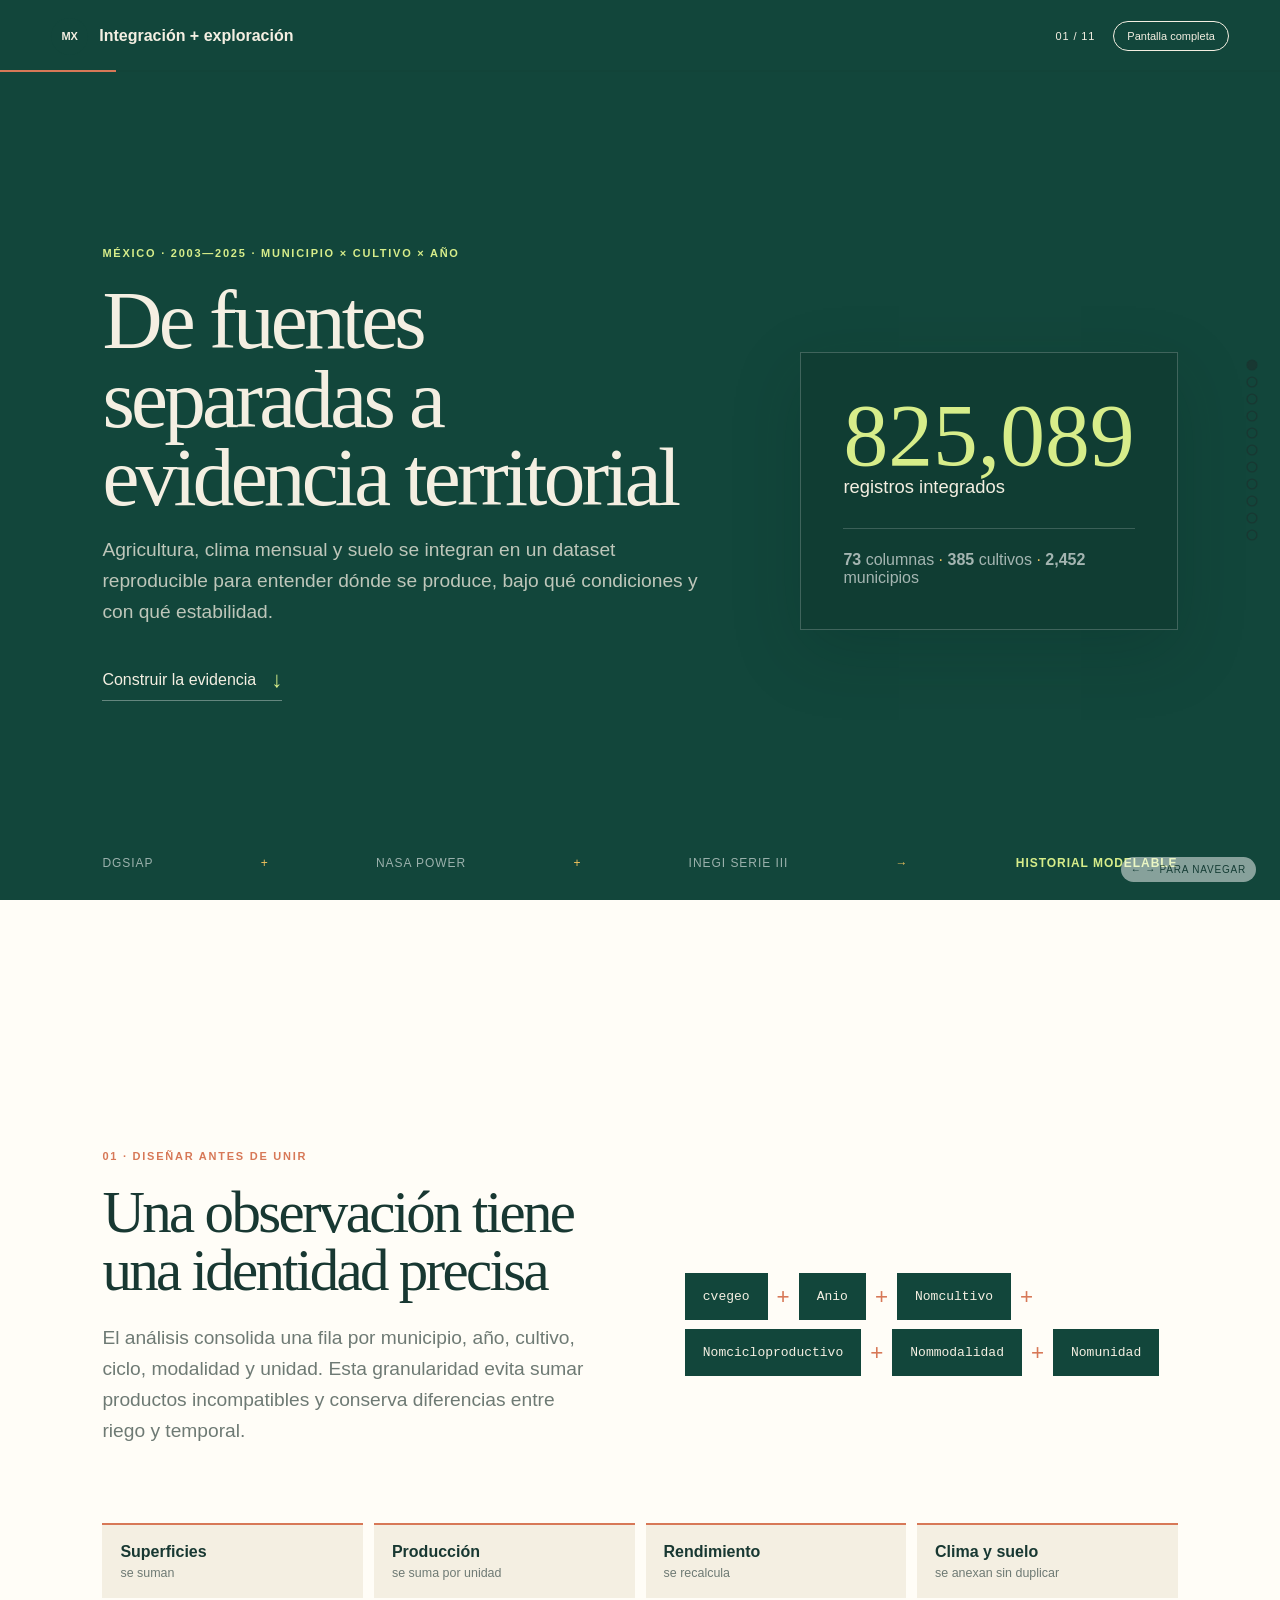
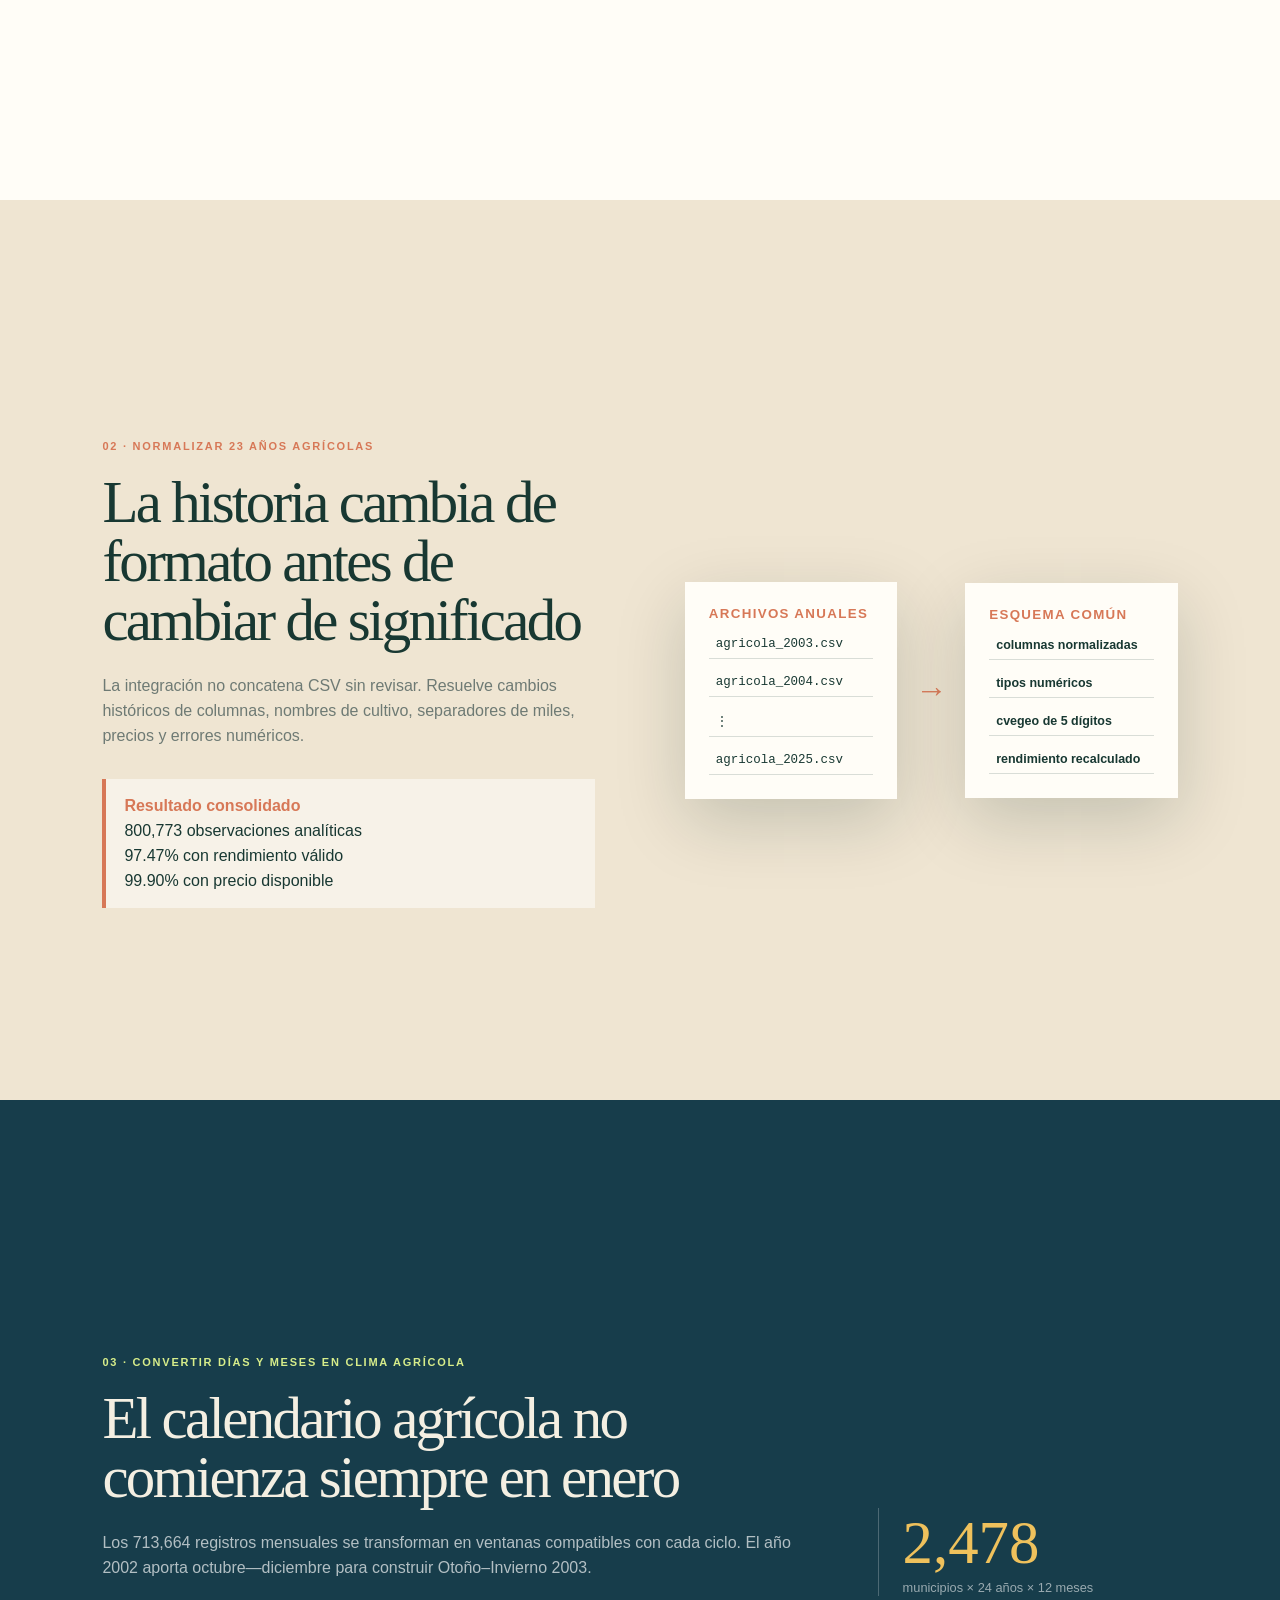
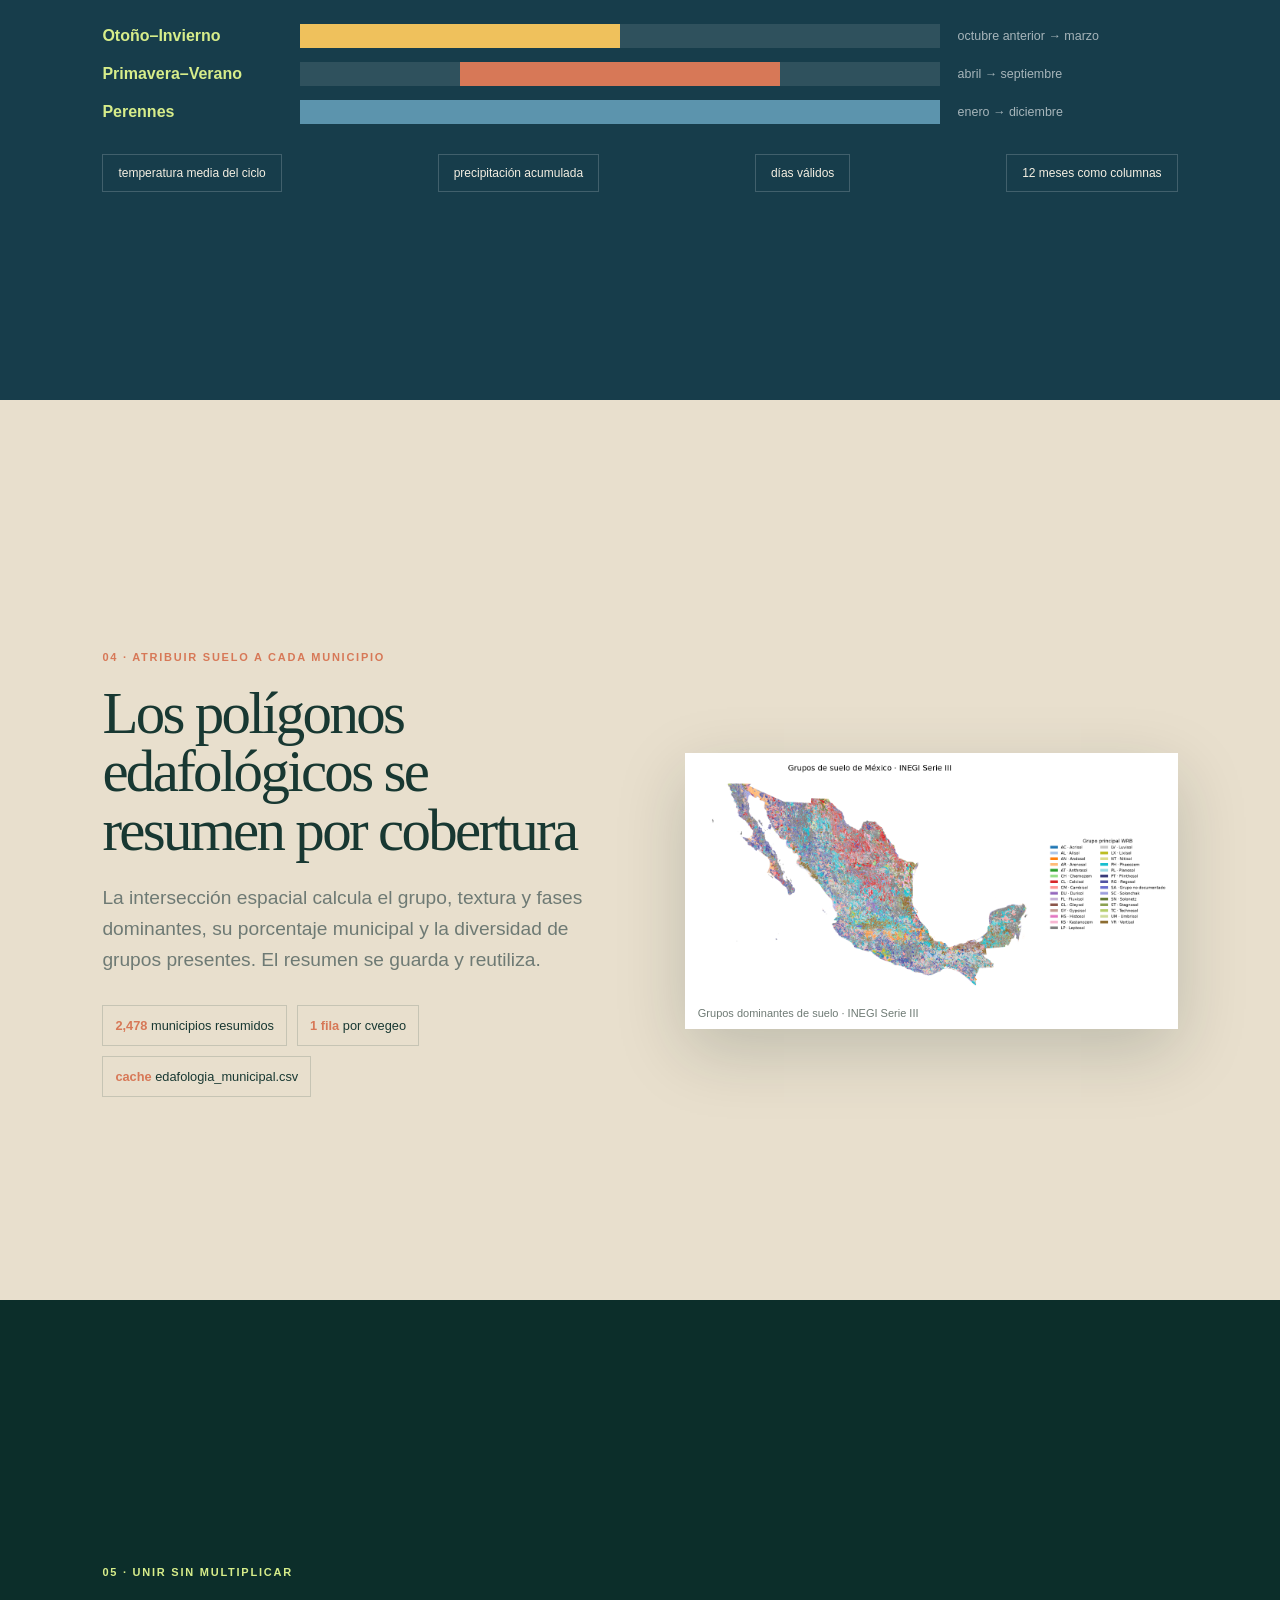
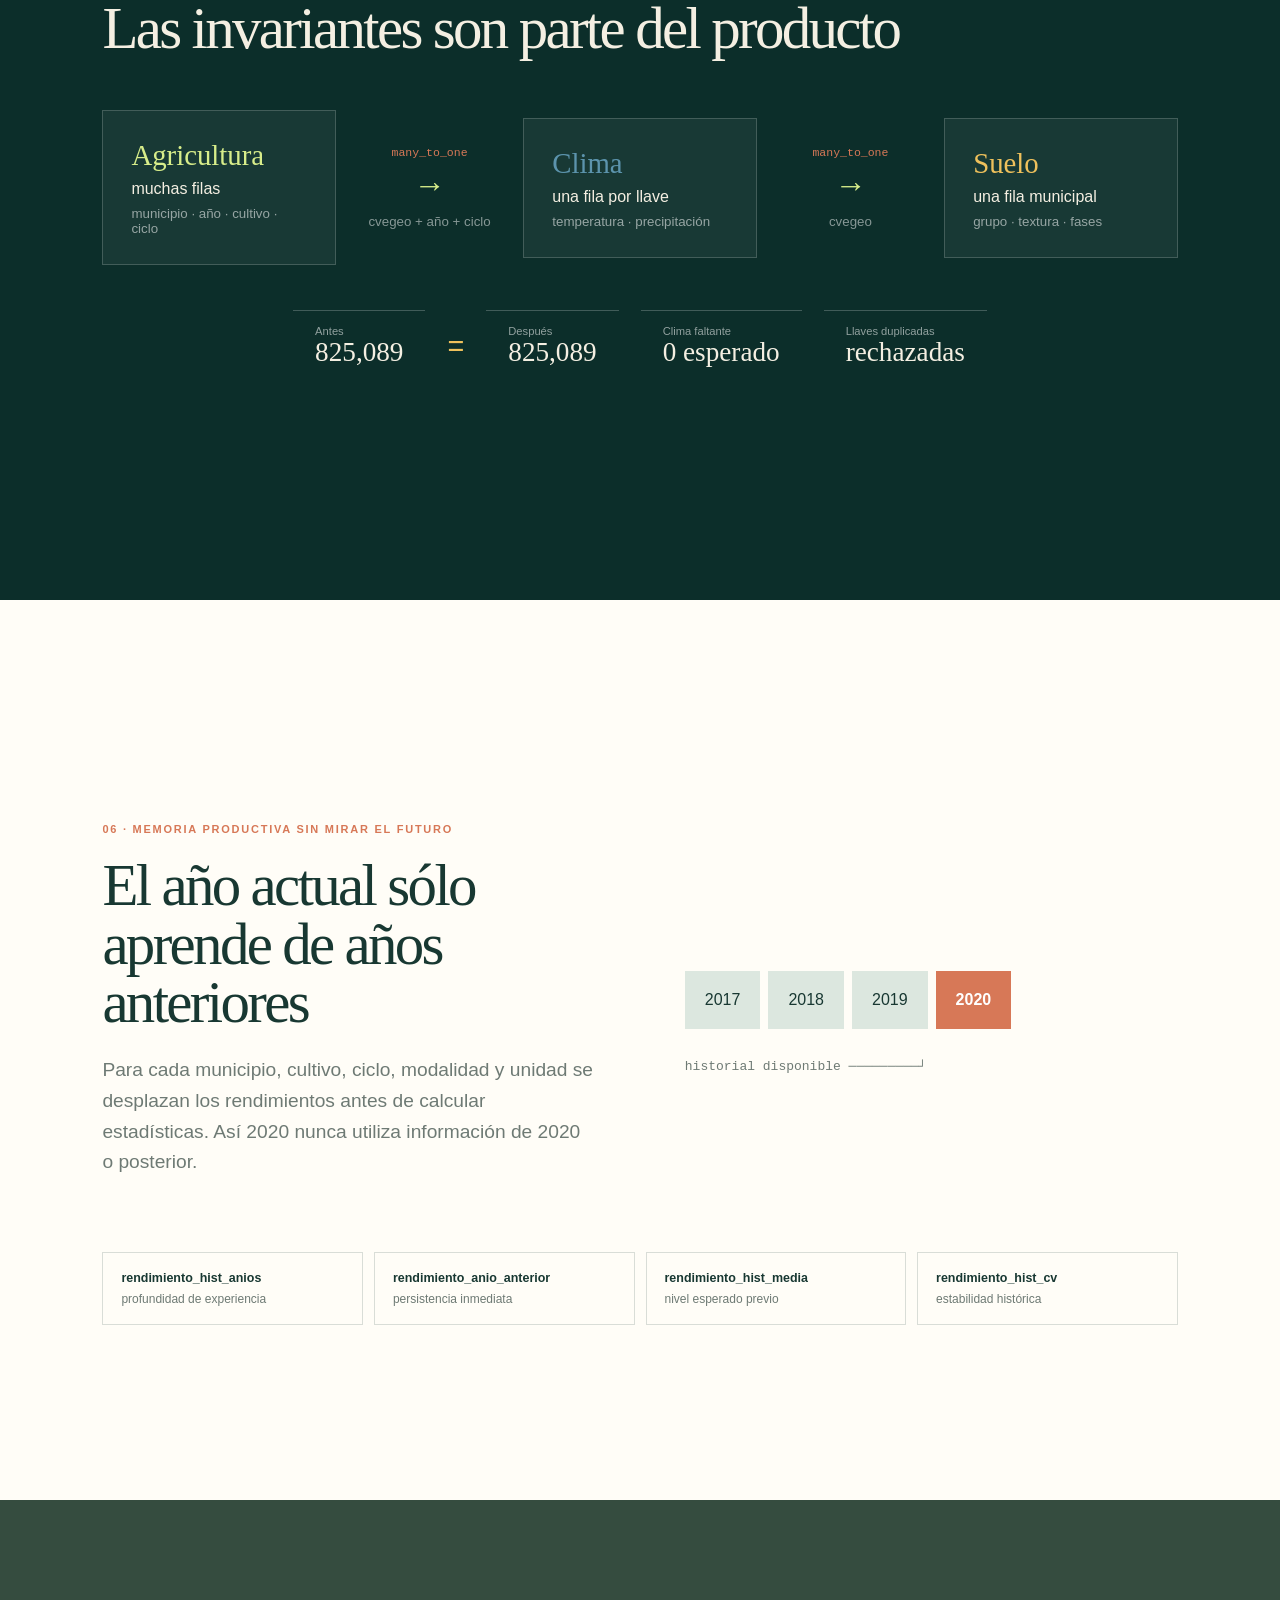
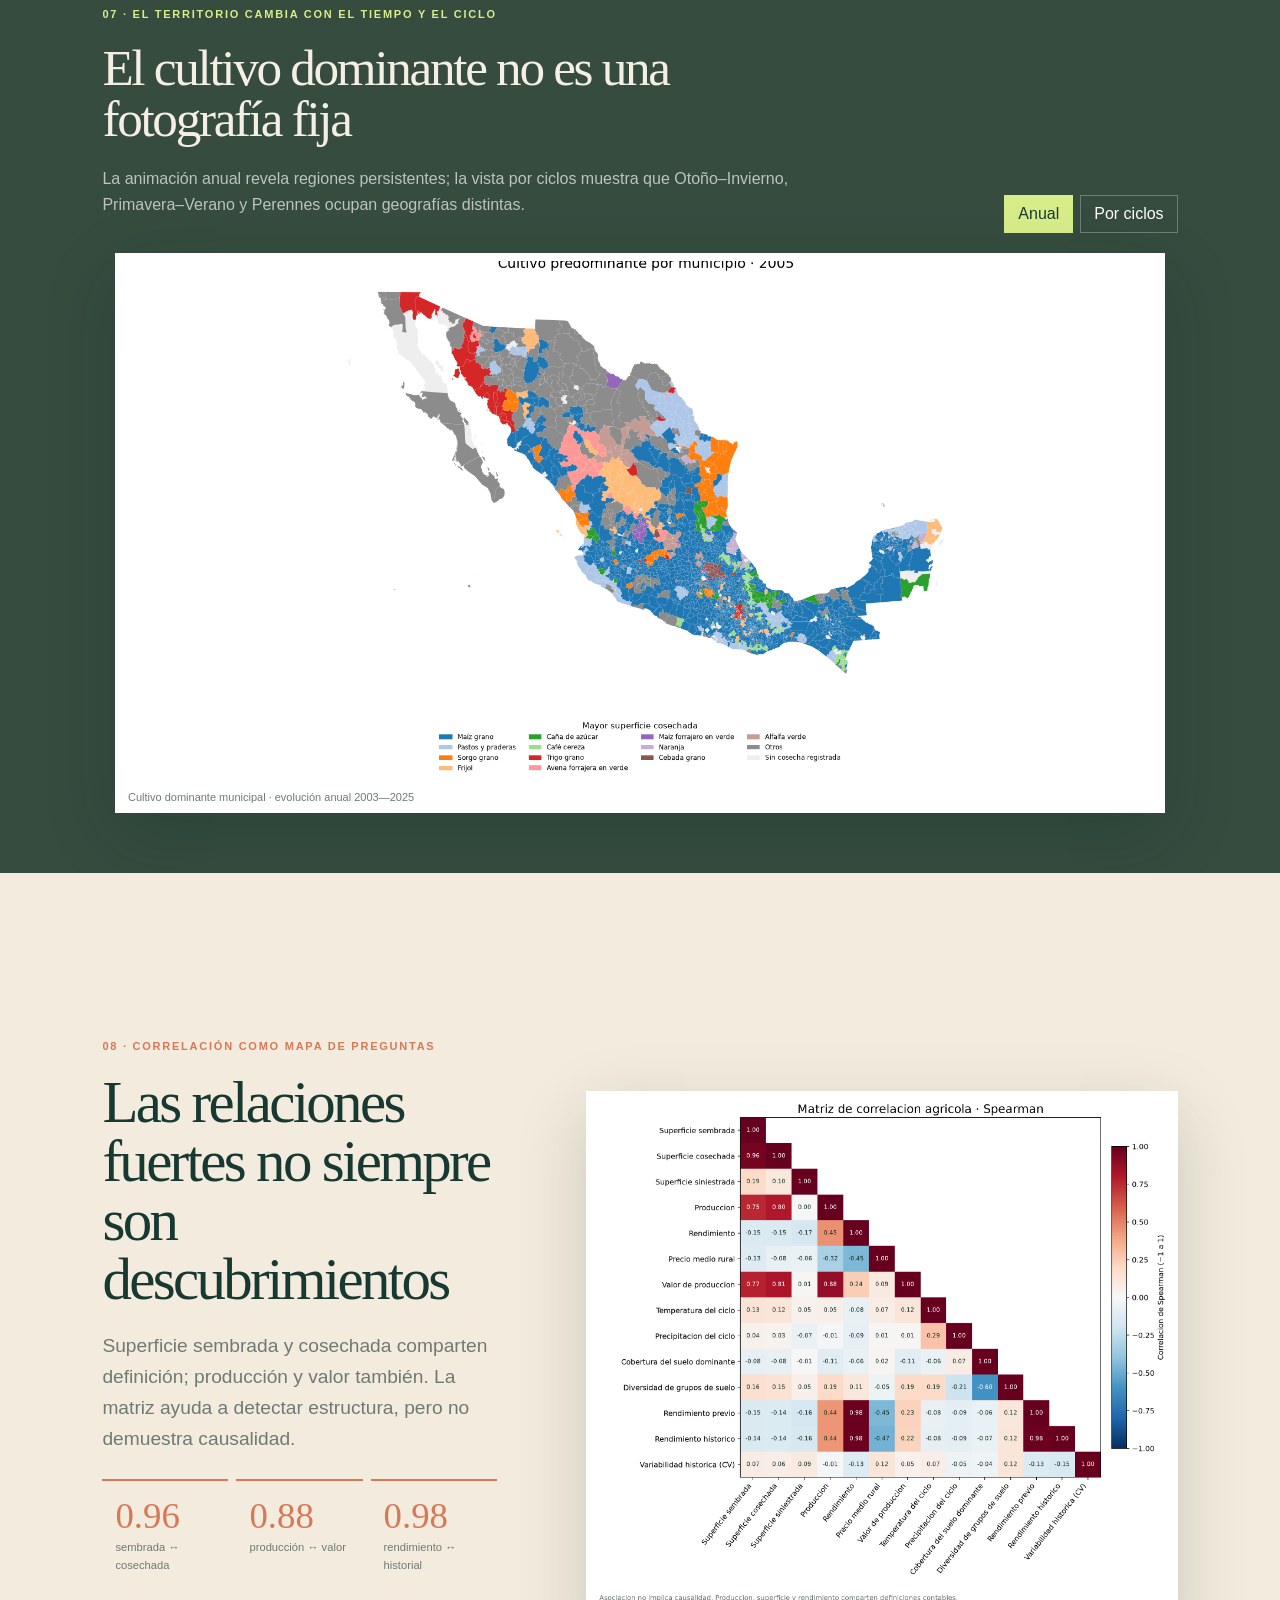
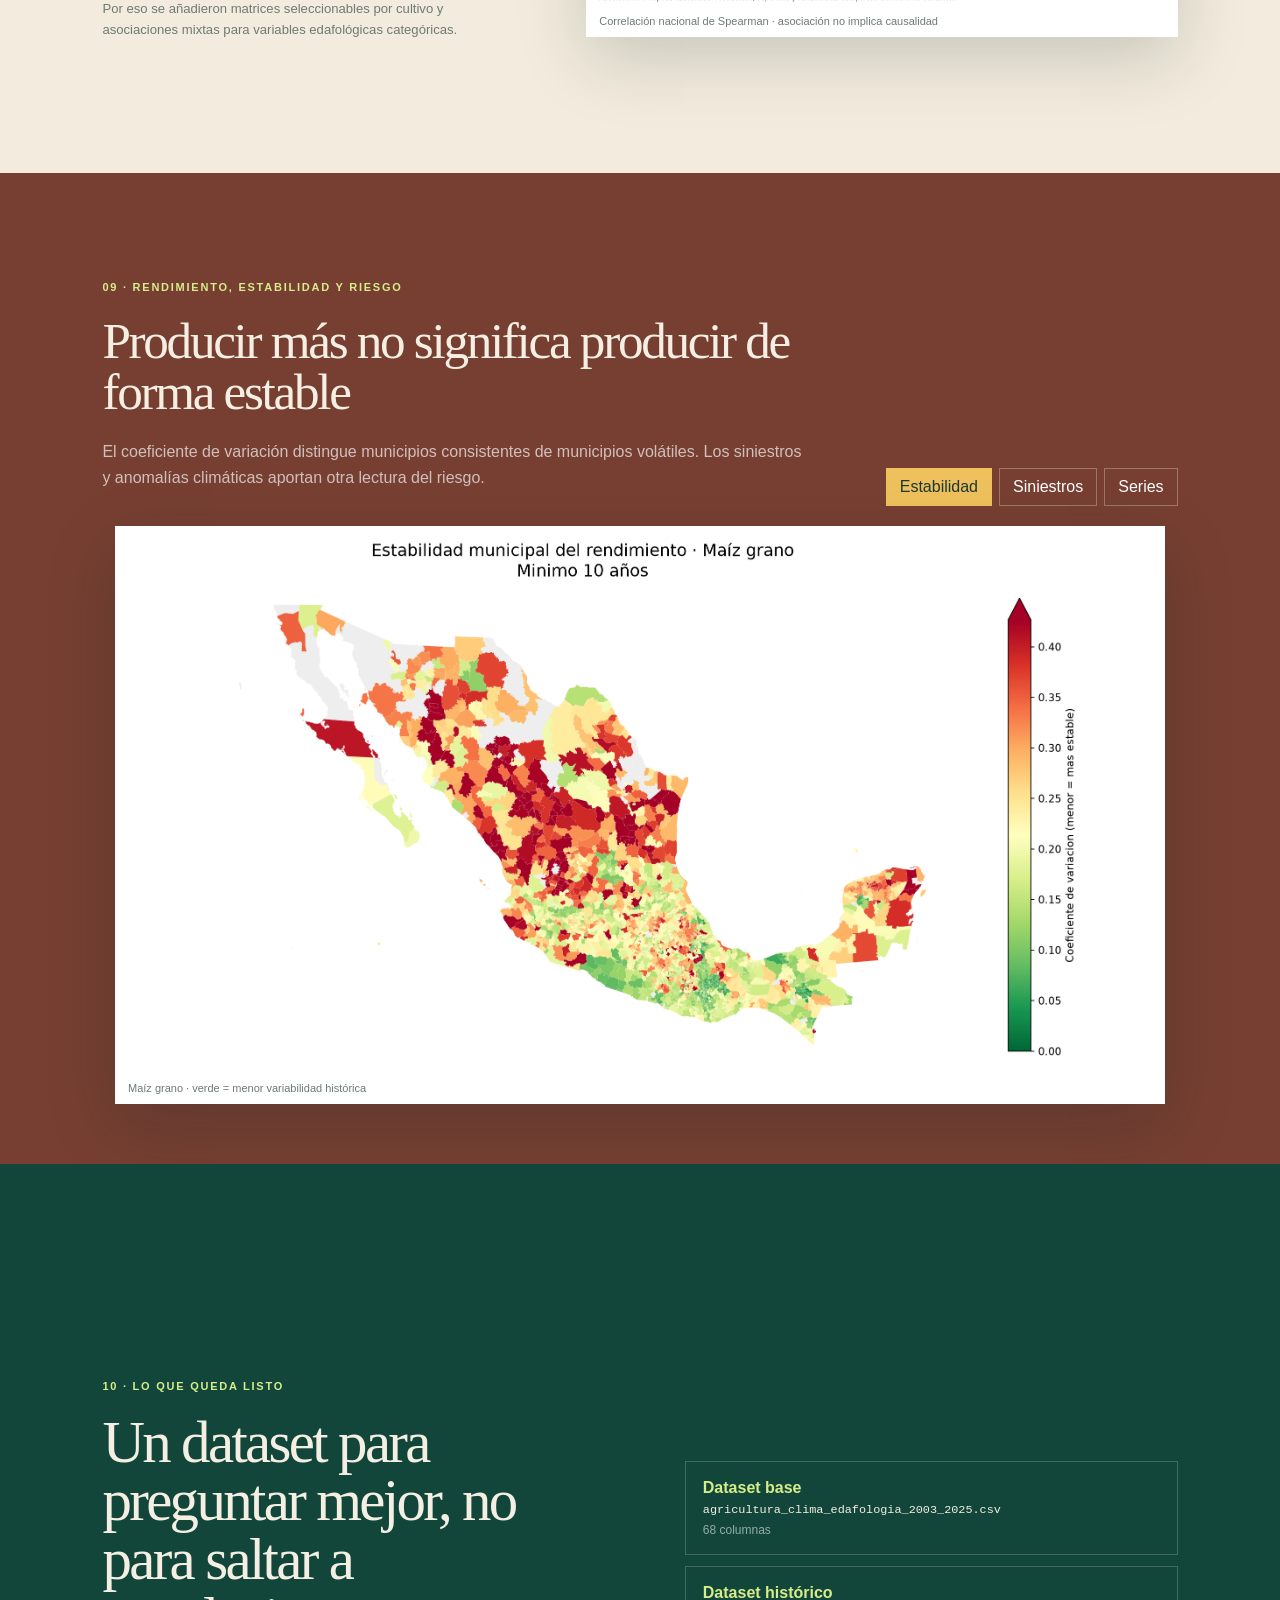
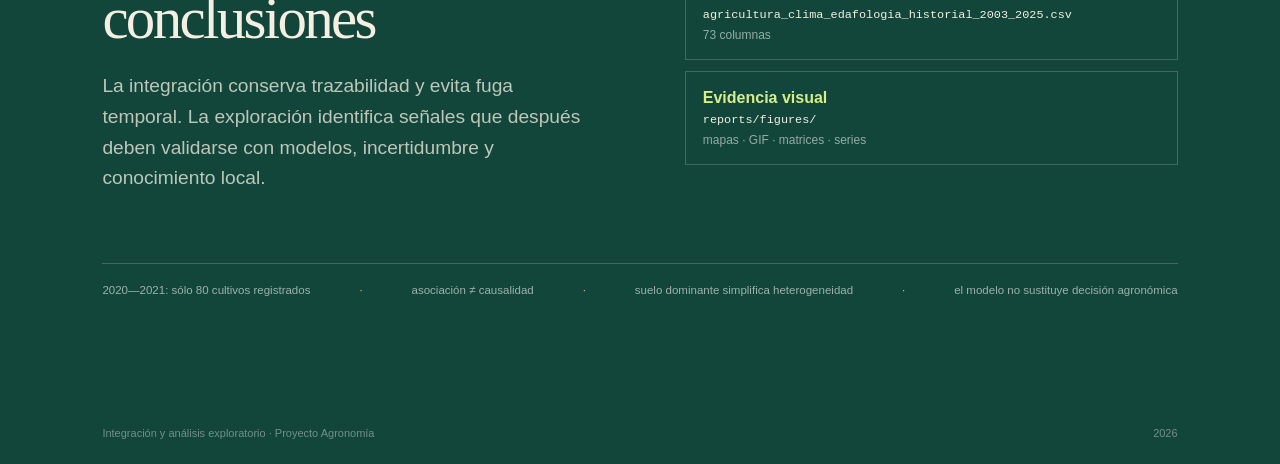
==== reports/integracion_analisis/index.html @ af489d4d "presentaciones" ====
<!doctype html>
<html lang="es">
<head>
  <meta charset="utf-8">
  <meta name="viewport" content="width=device-width, initial-scale=1">
  <meta name="description" content="Presentación sobre la integración de agricultura, clima y suelo y su análisis exploratorio para México, 2003-2025.">
  <title>De fuentes separadas a evidencia territorial</title>
  <link rel="stylesheet" href="styles.css">
</head>
<body>
  <header class="chrome">
    <a class="brand" href="#inicio"><span class="brand-mark">MX</span><span>Integración + exploración</span></a>
    <div class="chrome-actions"><span id="counter">01 / 11</span><button id="fullscreen" type="button">Pantalla completa</button></div>
    <div class="progress"><span id="progress-bar"></span></div>
  </header>
  <nav class="rail" aria-label="Secciones">
    <a href="#inicio" aria-label="Inicio"></a><a href="#unidad" aria-label="Unidad analítica"></a>
    <a href="#agricultura" aria-label="Agricultura"></a><a href="#clima" aria-label="Clima"></a>
    <a href="#suelo" aria-label="Suelo"></a><a href="#union" aria-label="Unión"></a>
    <a href="#historial" aria-label="Historial"></a><a href="#territorio" aria-label="Territorio"></a>
    <a href="#relaciones" aria-label="Relaciones"></a><a href="#estabilidad" aria-label="Estabilidad"></a>
    <a href="#conclusion" aria-label="Conclusión"></a>
  </nav>

  <main>
    <section id="inicio" class="slide hero">
      <div class="eyebrow">México · 2003—2025 · Municipio × cultivo × año</div>
      <div class="hero-grid">
        <div>
          <h1>De fuentes separadas a evidencia territorial</h1>
          <p class="lead">Agricultura, clima mensual y suelo se integran en un dataset reproducible para entender dónde se produce, bajo qué condiciones y con qué estabilidad.</p>
          <a class="next-link" href="#unidad">Construir la evidencia <span>↓</span></a>
        </div>
        <div class="hero-number"><strong>825,089</strong><span>registros integrados</span><div><b>73</b> columnas <i>·</i> <b>385</b> cultivos <i>·</i> <b>2,452</b> municipios</div></div>
      </div>
      <div class="layer-band"><span>DGSIAP</span><i>+</i><span>NASA POWER</span><i>+</i><span>INEGI Serie III</span><i>→</i><b>historial modelable</b></div>
    </section>

    <section id="unidad" class="slide paper">
      <div class="section-number">01 · Diseñar antes de unir</div>
      <div class="split">
        <div><h2>Una observación tiene una identidad precisa</h2><p class="lead dark">El análisis consolida una fila por municipio, año, cultivo, ciclo, modalidad y unidad. Esta granularidad evita sumar productos incompatibles y conserva diferencias entre riego y temporal.</p></div>
        <div class="key-card"><span>cvegeo</span><i>+</i><span>Anio</span><i>+</i><span>Nomcultivo</span><i>+</i><span>Nomcicloproductivo</span><i>+</i><span>Nommodalidad</span><i>+</i><span>Nomunidad</span></div>
      </div>
      <div class="principles"><article><b>Superficies</b><span>se suman</span></article><article><b>Producción</b><span>se suma por unidad</span></article><article><b>Rendimiento</b><span>se recalcula</span></article><article><b>Clima y suelo</b><span>se anexan sin duplicar</span></article></div>
    </section>

    <section id="agricultura" class="slide agriculture-slide">
      <div class="section-number">02 · Normalizar 23 años agrícolas</div>
      <div class="source-grid">
        <div><h2>La historia cambia de formato antes de cambiar de significado</h2><p>La integración no concatena CSV sin revisar. Resuelve cambios históricos de columnas, nombres de cultivo, separadores de miles, precios y errores numéricos.</p><div class="validation-note"><b>Resultado consolidado</b><span>800,773 observaciones analíticas</span><span>97.47% con rendimiento válido</span><span>99.90% con precio disponible</span></div></div>
        <div class="before-after"><div><small>ARCHIVOS ANUALES</small><code>agricola_2003.csv</code><code>agricola_2004.csv</code><code>⋮</code><code>agricola_2025.csv</code></div><i>→</i><div><small>ESQUEMA COMÚN</small><b>columnas normalizadas</b><b>tipos numéricos</b><b>cvegeo de 5 dígitos</b><b>rendimiento recalculado</b></div></div>
      </div>
    </section>

    <section id="clima" class="slide climate-slide">
      <div class="section-number light">03 · Convertir días y meses en clima agrícola</div>
      <div class="climate-heading"><div><h2>El calendario agrícola no comienza siempre en enero</h2><p>Los 713,664 registros mensuales se transforman en ventanas compatibles con cada ciclo. El año 2002 aporta octubre—diciembre para construir Otoño–Invierno 2003.</p></div><div class="climate-kpi"><strong>2,478</strong><span>municipios × 24 años × 12 meses</span></div></div>
      <div class="cycle-timeline">
        <article><b>Otoño–Invierno</b><div><i class="active" style="--start:0;--width:50%"></i></div><span>octubre anterior → marzo</span></article>
        <article><b>Primavera–Verano</b><div><i class="active pv" style="--start:25%;--width:50%"></i></div><span>abril → septiembre</span></article>
        <article><b>Perennes</b><div><i class="active perennial" style="--start:0;--width:100%"></i></div><span>enero → diciembre</span></article>
      </div>
      <div class="climate-fields"><span>temperatura media del ciclo</span><span>precipitación acumulada</span><span>días válidos</span><span>12 meses como columnas</span></div>
    </section>

    <section id="suelo" class="slide soil-slide">
      <div class="section-number">04 · Atribuir suelo a cada municipio</div>
      <div class="soil-layout">
        <div><h2>Los polígonos edafológicos se resumen por cobertura</h2><p class="lead dark">La intersección espacial calcula el grupo, textura y fases dominantes, su porcentaje municipal y la diversidad de grupos presentes. El resumen se guarda y reutiliza.</p><div class="soil-facts"><span><b>2,478</b> municipios resumidos</span><span><b>1 fila</b> por cvegeo</span><span><b>cache</b> edafologia_municipal.csv</span></div></div>
        <figure class="media-card"><img src="../figures/mapa_edafologia_grupos_suelo_mexico.png" alt="Mapa nacional de grupos de suelo de México"><figcaption>Grupos dominantes de suelo · INEGI Serie III</figcaption></figure>
      </div>
    </section>

    <section id="union" class="slide join-slide">
      <div class="section-number light">05 · Unir sin multiplicar</div>
      <h2>Las invariantes son parte del producto</h2>
      <div class="join-diagram">
        <div class="table-node"><b>Agricultura</b><span>muchas filas</span><small>municipio · año · cultivo · ciclo</small></div>
        <div class="join-arrow"><code>many_to_one</code><i>→</i><small>cvegeo + año + ciclo</small></div>
        <div class="table-node climate"><b>Clima</b><span>una fila por llave</span><small>temperatura · precipitación</small></div>
        <div class="join-arrow"><code>many_to_one</code><i>→</i><small>cvegeo</small></div>
        <div class="table-node soil"><b>Suelo</b><span>una fila municipal</span><small>grupo · textura · fases</small></div>
      </div>
      <div class="assertions"><article><span>Antes</span><b>825,089</b></article><i>=</i><article><span>Después</span><b>825,089</b></article><article><span>Clima faltante</span><b>0 esperado</b></article><article><span>Llaves duplicadas</span><b>rechazadas</b></article></div>
    </section>

    <section id="historial" class="slide history-slide">
      <div class="section-number">06 · Memoria productiva sin mirar el futuro</div>
      <div class="history-grid">
        <div><h2>El año actual sólo aprende de años anteriores</h2><p class="lead dark">Para cada municipio, cultivo, ciclo, modalidad y unidad se desplazan los rendimientos antes de calcular estadísticas. Así 2020 nunca utiliza información de 2020 o posterior.</p></div>
        <div class="history-track"><span>2017</span><span>2018</span><span>2019</span><strong>2020</strong><div class="history-brace">historial disponible ─────────┘</div></div>
      </div>
      <div class="history-features"><article><b>rendimiento_hist_anios</b><span>profundidad de experiencia</span></article><article><b>rendimiento_anio_anterior</b><span>persistencia inmediata</span></article><article><b>rendimiento_hist_media</b><span>nivel esperado previo</span></article><article><b>rendimiento_hist_cv</b><span>estabilidad histórica</span></article></div>
    </section>

    <section id="territorio" class="slide territory-slide">
      <div class="section-number light">07 · El territorio cambia con el tiempo y el ciclo</div>
      <div class="territory-heading"><div><h2>El cultivo dominante no es una fotografía fija</h2><p>La animación anual revela regiones persistentes; la vista por ciclos muestra que Otoño–Invierno, Primavera–Verano y Perennes ocupan geografías distintas.</p></div><div class="media-tabs"><button class="active" data-media="annual">Anual</button><button data-media="cycles">Por ciclos</button></div></div>
      <figure class="wide-media"><img id="territory-media" src="../figures/cultivos_anual_2003_2025.gif" alt="Animación anual de cultivos dominantes en México"><figcaption id="territory-caption">Cultivo dominante municipal · evolución anual 2003—2025</figcaption></figure>
    </section>

    <section id="relaciones" class="slide relations-slide">
      <div class="section-number">08 · Correlación como mapa de preguntas</div>
      <div class="relations-layout">
        <div><h2>Las relaciones fuertes no siempre son descubrimientos</h2><p class="lead dark">Superficie sembrada y cosechada comparten definición; producción y valor también. La matriz ayuda a detectar estructura, pero no demuestra causalidad.</p><div class="relation-kpis"><article><strong>0.96</strong><span>sembrada ↔ cosechada</span></article><article><strong>0.88</strong><span>producción ↔ valor</span></article><article><strong>0.98</strong><span>rendimiento ↔ historial</span></article></div><p class="caution">Por eso se añadieron matrices seleccionables por cultivo y asociaciones mixtas para variables edafológicas categóricas.</p></div>
        <figure class="media-card correlation"><img src="../figures/matriz_correlacion_agricola.png" alt="Matriz de correlación agrícola de Spearman"><figcaption>Correlación nacional de Spearman · asociación no implica causalidad</figcaption></figure>
      </div>
    </section>

    <section id="estabilidad" class="slide stability-slide">
      <div class="section-number light">09 · Rendimiento, estabilidad y riesgo</div>
      <div class="stability-heading"><div><h2>Producir más no significa producir de forma estable</h2><p>El coeficiente de variación distingue municipios consistentes de municipios volátiles. Los siniestros y anomalías climáticas aportan otra lectura del riesgo.</p></div><div class="media-tabs secondary"><button class="active" data-evidence="stability">Estabilidad</button><button data-evidence="risk">Siniestros</button><button data-evidence="series">Series</button></div></div>
      <figure class="wide-media evidence-media"><img id="evidence-image" src="../figures/mapa_estabilidad_rendimiento_maiz.png" alt="Mapa municipal de estabilidad del rendimiento de maíz"><figcaption id="evidence-caption">Maíz grano · verde = menor variabilidad histórica</figcaption></figure>
    </section>

    <section id="conclusion" class="slide final">
      <div class="section-number light">10 · Lo que queda listo</div>
      <div class="final-grid">
        <div><h2>Un dataset para preguntar mejor, no para saltar a conclusiones</h2><p class="lead">La integración conserva trazabilidad y evita fuga temporal. La exploración identifica señales que después deben validarse con modelos, incertidumbre y conocimiento local.</p></div>
        <div class="deliverables"><article><b>Dataset base</b><code>agricultura_clima_edafologia_2003_2025.csv</code><span>68 columnas</span></article><article><b>Dataset histórico</b><code>agricultura_clima_edafologia_historial_2003_2025.csv</code><span>73 columnas</span></article><article><b>Evidencia visual</b><code>reports/figures/</code><span>mapas · GIF · matrices · series</span></article></div>
      </div>
      <div class="limits"><span>2020—2021: sólo 80 cultivos registrados</span><i>·</i><span>asociación ≠ causalidad</span><i>·</i><span>suelo dominante simplifica heterogeneidad</span><i>·</i><span>el modelo no sustituye decisión agronómica</span></div>
      <footer><span>Integración y análisis exploratorio · Proyecto Agronomía</span><span>2026</span></footer>
    </section>
  </main>
  <div class="keyboard-hint">← → para navegar</div>
  <script src="app.js"></script>
</body>
</html>
---- reports/integracion_analisis/styles.css ----
:root{--ink:#183832;--deep:#0c2e2a;--forest:#12463b;--cream:#f4efe2;--paper:#fffdf7;--clay:#d77857;--gold:#efc15c;--lime:#d7ed8a;--blue:#5c94ad;--muted:#6e7a74;--line:rgba(24,56,50,.16);--shadow:0 22px 65px rgba(8,35,30,.18)}*{box-sizing:border-box}html{scroll-behavior:smooth;scroll-snap-type:y mandatory}body{margin:0;background:var(--cream);color:var(--ink);font-family:Inter,Aptos,"Segoe UI",sans-serif}button,a{font:inherit}.chrome{position:fixed;inset:0 0 auto;height:72px;padding:0 4vw;display:flex;align-items:center;justify-content:space-between;z-index:20;color:var(--ink)}.brand{display:flex;align-items:center;gap:11px;color:inherit;text-decoration:none;font-weight:750}.brand-mark{display:grid;place-items:center;width:37px;height:37px;border-radius:50%;background:var(--forest);color:var(--cream);font-size:11px}.chrome-actions{display:flex;align-items:center;gap:18px;font-size:11px;letter-spacing:.08em;text-transform:uppercase}.chrome button{border:1px solid currentColor;border-radius:999px;background:transparent;color:inherit;padding:8px 13px;cursor:pointer}.progress{position:absolute;left:0;right:0;bottom:0;height:2px;background:rgba(24,56,50,.12)}.progress span{display:block;height:100%;background:var(--clay);transition:width .3s}.rail{position:fixed;right:24px;top:50%;transform:translateY(-50%);display:grid;gap:9px;z-index:30}.rail a{width:8px;height:8px;border:1px solid currentColor;border-radius:50%;color:var(--ink);opacity:.4}.rail a.active{background:currentColor;opacity:1;transform:scale(1.4)}.slide{min-height:100vh;scroll-snap-align:start;position:relative;overflow:hidden;padding:108px 8vw 60px;display:flex;flex-direction:column;justify-content:center}.section-number,.eyebrow{margin-bottom:22px;color:var(--clay);font-size:11px;font-weight:800;text-transform:uppercase;letter-spacing:.16em}.section-number.light{color:var(--lime)}h1,h2{font-family:Georgia,"Times New Roman",serif;letter-spacing:-.045em;font-weight:500}h1{max-width:840px;margin:0;font-size:clamp(3.5rem,6.5vw,7rem);line-height:.94}h2{max-width:850px;margin:0 0 22px;font-size:clamp(2.4rem,4.6vw,5rem);line-height:1}.lead{max-width:730px;font-size:clamp(1.05rem,1.5vw,1.36rem);line-height:1.6;color:rgba(244,239,226,.76)}.lead.dark{color:var(--muted)}p{line-height:1.58}code{font-family:"Cascadia Code",Consolas,monospace}.hero{color:var(--cream);background:var(--forest)}.hero-grid{display:grid;grid-template-columns:1.25fr .75fr;gap:6vw;align-items:center}.hero .eyebrow{color:var(--lime)}.next-link{display:inline-flex;gap:15px;align-items:center;margin-top:20px;color:var(--cream);text-decoration:none;border-bottom:1px solid rgba(255,255,255,.35);padding-bottom:7px}.next-link span{color:var(--lime);font-size:1.4rem}.hero-number{padding:42px;border:1px solid rgba(255,255,255,.2);background:rgba(8,35,30,.25);box-shadow:var(--shadow)}.hero-number>strong{display:block;color:var(--lime);font:500 clamp(3.5rem,7vw,6.4rem) Georgia;line-height:.9}.hero-number>span{font-size:1.15rem}.hero-number>div{margin-top:30px;padding-top:22px;border-top:1px solid rgba(255,255,255,.18);color:rgba(255,255,255,.62)}.hero-number i{font-style:normal;color:var(--gold)}.layer-band{position:absolute;left:8vw;right:8vw;bottom:30px;display:flex;justify-content:space-between;align-items:center;font-size:.75rem;text-transform:uppercase;letter-spacing:.08em;color:rgba(255,255,255,.58)}.layer-band i{font-style:normal;color:var(--gold)}.layer-band b{color:var(--lime)}
.paper{background:var(--paper)}.split,.source-grid,.soil-layout,.history-grid,.relations-layout,.final-grid{display:grid;grid-template-columns:1fr 1fr;gap:7vw;align-items:center}.key-card{display:flex;flex-wrap:wrap;gap:9px;align-items:center}.key-card span{padding:16px 18px;background:var(--forest);color:var(--cream);font-family:monospace}.key-card i{font-style:normal;color:var(--clay);font-size:1.4rem}.principles{display:grid;grid-template-columns:repeat(4,1fr);gap:11px;margin-top:58px}.principles article{padding:18px;border-top:2px solid var(--clay);background:var(--cream)}.principles b,.principles span{display:block}.principles span{margin-top:5px;color:var(--muted);font-size:.78rem}.agriculture-slide{background:#efe5d2}.source-grid p{max-width:720px;color:var(--muted)}.validation-note{margin-top:30px;display:grid;gap:7px;padding:18px;border-left:4px solid var(--clay);background:rgba(255,255,255,.48)}.validation-note b{color:var(--clay)}.before-after{display:grid;grid-template-columns:1fr auto 1fr;align-items:center;gap:18px}.before-after>div{display:grid;gap:9px;padding:24px;background:var(--paper);box-shadow:var(--shadow)}.before-after small{color:var(--clay);font-weight:800;letter-spacing:.1em}.before-after code,.before-after b{padding:7px;border-bottom:1px solid var(--line);font-size:.78rem}.before-after>i{font-style:normal;color:var(--clay);font-size:2rem}
.climate-slide{color:var(--cream);background:#173d4b}.climate-heading,.stability-heading,.territory-heading{display:grid;grid-template-columns:1fr 300px;gap:5vw;align-items:end}.climate-heading p,.territory-heading p,.stability-heading p{max-width:820px;color:rgba(255,255,255,.67)}.climate-kpi{padding-left:24px;border-left:1px solid rgba(255,255,255,.23)}.climate-kpi strong{display:block;color:var(--gold);font:500 3.8rem Georgia}.climate-kpi span{color:rgba(255,255,255,.56);font-size:.8rem}.cycle-timeline{display:grid;gap:14px;margin-top:28px}.cycle-timeline article{display:grid;grid-template-columns:180px 1fr 220px;align-items:center;gap:18px}.cycle-timeline b{color:var(--lime)}.cycle-timeline article>div{height:24px;position:relative;background:rgba(255,255,255,.1)}.cycle-timeline .active{position:absolute;left:var(--start);width:var(--width);height:100%;background:var(--gold)}.cycle-timeline .pv{background:var(--clay)}.cycle-timeline .perennial{background:var(--blue)}.cycle-timeline span{font-size:.78rem;color:rgba(255,255,255,.62)}.climate-fields{display:flex;justify-content:space-between;gap:10px;margin-top:30px}.climate-fields span{padding:11px 15px;border:1px solid rgba(255,255,255,.18);font-size:.75rem}.soil-slide{background:#e8dfcd}.soil-facts{display:flex;gap:10px;flex-wrap:wrap;margin-top:30px}.soil-facts span{padding:12px;border:1px solid var(--line);font-size:.8rem}.soil-facts b{color:var(--clay)}.media-card{margin:0;padding:8px;background:#fff;box-shadow:var(--shadow)}.media-card img{display:block;width:100%;max-height:66vh;object-fit:contain}.media-card figcaption,.wide-media figcaption{padding:8px 5px 2px;color:var(--muted);font-size:11px}
.join-slide{color:var(--cream);background:var(--deep)}.join-diagram{display:grid;grid-template-columns:1fr .7fr 1fr .7fr 1fr;gap:12px;align-items:center;margin-top:30px}.table-node{padding:28px;border:1px solid rgba(255,255,255,.18);background:rgba(255,255,255,.05)}.table-node b,.table-node span,.table-node small{display:block}.table-node b{color:var(--lime);font:500 1.8rem Georgia}.table-node span{margin:8px 0}.table-node small{color:rgba(255,255,255,.55)}.table-node.climate b{color:var(--blue)}.table-node.soil b{color:var(--gold)}.join-arrow{text-align:center}.join-arrow code{display:block;color:var(--clay);font-size:.72rem}.join-arrow i{display:block;margin:8px;color:var(--lime);font-style:normal;font-size:2rem}.join-arrow small{color:rgba(255,255,255,.5)}.assertions{display:flex;align-items:center;justify-content:center;gap:22px;margin-top:45px}.assertions article{padding:14px 22px;border-top:1px solid rgba(255,255,255,.22)}.assertions span,.assertions b{display:block}.assertions span{font-size:.7rem;color:rgba(255,255,255,.55)}.assertions b{font:500 1.7rem Georgia}.assertions>i{color:var(--gold);font-style:normal;font-size:1.8rem}
.history-slide{background:var(--paper)}.history-track{display:flex;position:relative;gap:8px;padding-bottom:55px}.history-track span,.history-track strong{padding:20px;background:#dce7df}.history-track strong{background:var(--clay);color:white}.history-brace{position:absolute;left:0;bottom:10px;color:var(--muted);font-family:monospace}.history-features{display:grid;grid-template-columns:repeat(4,1fr);gap:11px;margin-top:55px}.history-features article{padding:18px;border:1px solid var(--line)}.history-features b{display:block;font-size:.78rem}.history-features span{display:block;margin-top:7px;color:var(--muted);font-size:.75rem}.territory-slide{justify-content:flex-start;color:var(--cream);background:#354c3f}.territory-heading h2,.stability-heading h2{font-size:clamp(2.2rem,4vw,4.2rem)}.media-tabs{display:flex;gap:7px;justify-content:flex-end}.media-tabs button{border:1px solid rgba(255,255,255,.28);background:transparent;color:white;padding:9px 13px;cursor:pointer}.media-tabs button.active{background:var(--lime);border-color:var(--lime);color:var(--ink)}.wide-media{margin:20px auto 0;padding:8px;background:white;box-shadow:var(--shadow);width:min(1050px,100%)}.wide-media img{display:block;width:100%;height:min(58vh,600px);object-fit:contain}.relations-slide{background:#f3ecde}.relations-layout{grid-template-columns:.8fr 1.2fr}.relation-kpis{display:grid;grid-template-columns:repeat(3,1fr);gap:8px;margin-top:25px}.relation-kpis article{padding:13px;border-top:2px solid var(--clay)}.relation-kpis strong{display:block;color:var(--clay);font:500 2.3rem Georgia}.relation-kpis span{font-size:.7rem;color:var(--muted)}.caution{color:var(--muted);font-size:.82rem}.correlation img{max-height:68vh}.stability-slide{justify-content:flex-start;color:var(--cream);background:#763f32}.media-tabs.secondary button.active{background:var(--gold);border-color:var(--gold)}.evidence-media img{height:min(60vh,620px)}
.final{color:var(--cream);background:var(--forest)}.deliverables{display:grid;gap:11px}.deliverables article{padding:17px;border:1px solid rgba(255,255,255,.2)}.deliverables b,.deliverables code,.deliverables span{display:block}.deliverables b{color:var(--lime)}.deliverables code{margin:6px 0;font-size:.74rem}.deliverables span{color:rgba(255,255,255,.55);font-size:.75rem}.limits{display:flex;justify-content:space-between;gap:12px;margin-top:50px;padding-top:20px;border-top:1px solid rgba(255,255,255,.2);font-size:.72rem;color:rgba(255,255,255,.58)}.limits i{color:var(--gold);font-style:normal}.final footer{position:absolute;left:8vw;right:8vw;bottom:25px;display:flex;justify-content:space-between;color:rgba(255,255,255,.4);font-size:11px}.keyboard-hint{position:fixed;bottom:18px;right:24px;z-index:30;padding:7px 10px;border-radius:999px;background:rgba(255,255,255,.76);font-size:10px;letter-spacing:.08em;text-transform:uppercase;opacity:.65}
@media(max-width:900px){html{scroll-snap-type:none}.slide{min-height:auto;padding:100px 7vw 70px}.hero-grid,.split,.source-grid,.soil-layout,.history-grid,.relations-layout,.final-grid,.climate-heading,.territory-heading,.stability-heading{grid-template-columns:1fr}.principles,.history-features{grid-template-columns:1fr 1fr}.join-diagram{grid-template-columns:1fr}.join-arrow i{transform:rotate(90deg)}.assertions,.climate-fields,.limits{flex-wrap:wrap;justify-content:flex-start}.cycle-timeline article{grid-template-columns:1fr}.wide-media img{height:auto}.rail,.keyboard-hint{display:none}.media-tabs{justify-content:flex-start}.layer-band{position:static;margin-top:40px;flex-wrap:wrap;gap:12px}.before-after{grid-template-columns:1fr}.before-after>i{transform:rotate(90deg);text-align:center}}
@media(prefers-reduced-motion:reduce){html{scroll-behavior:auto}*,*::before,*::after{transition:none!important}}
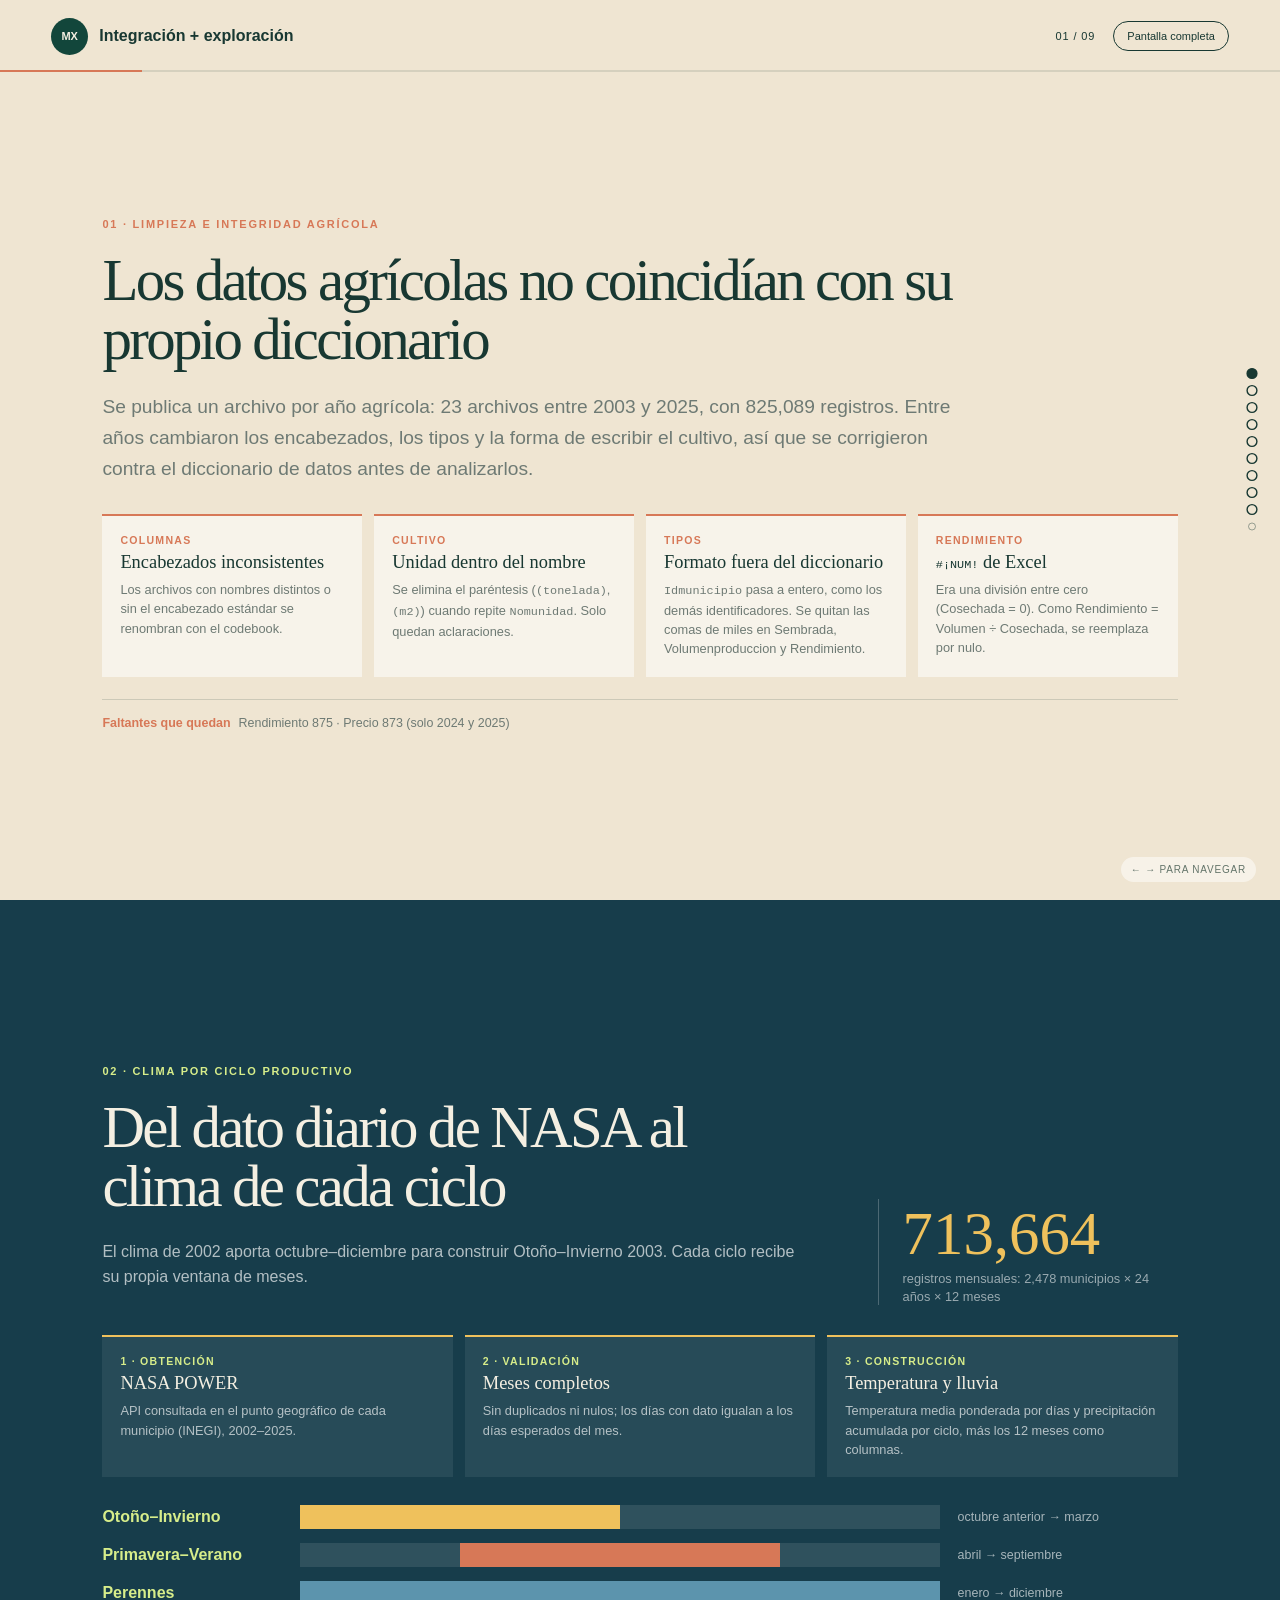
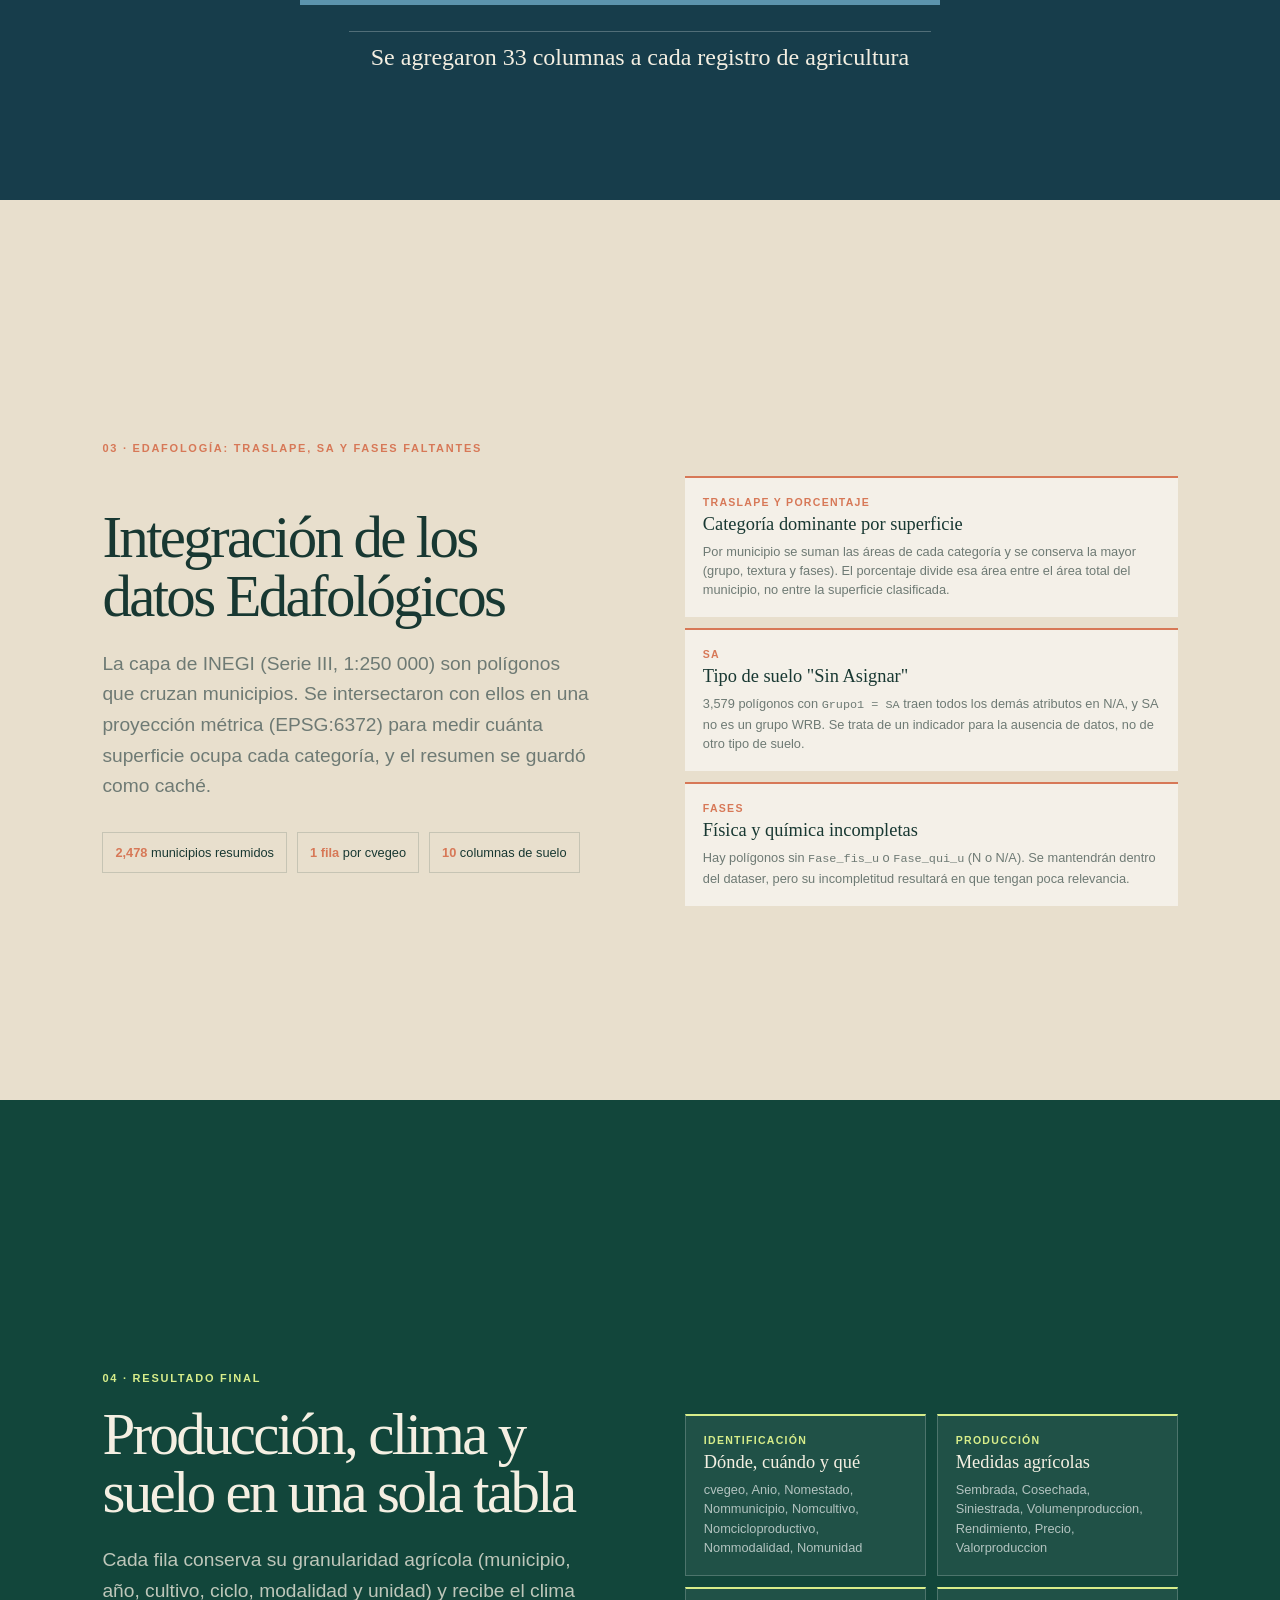
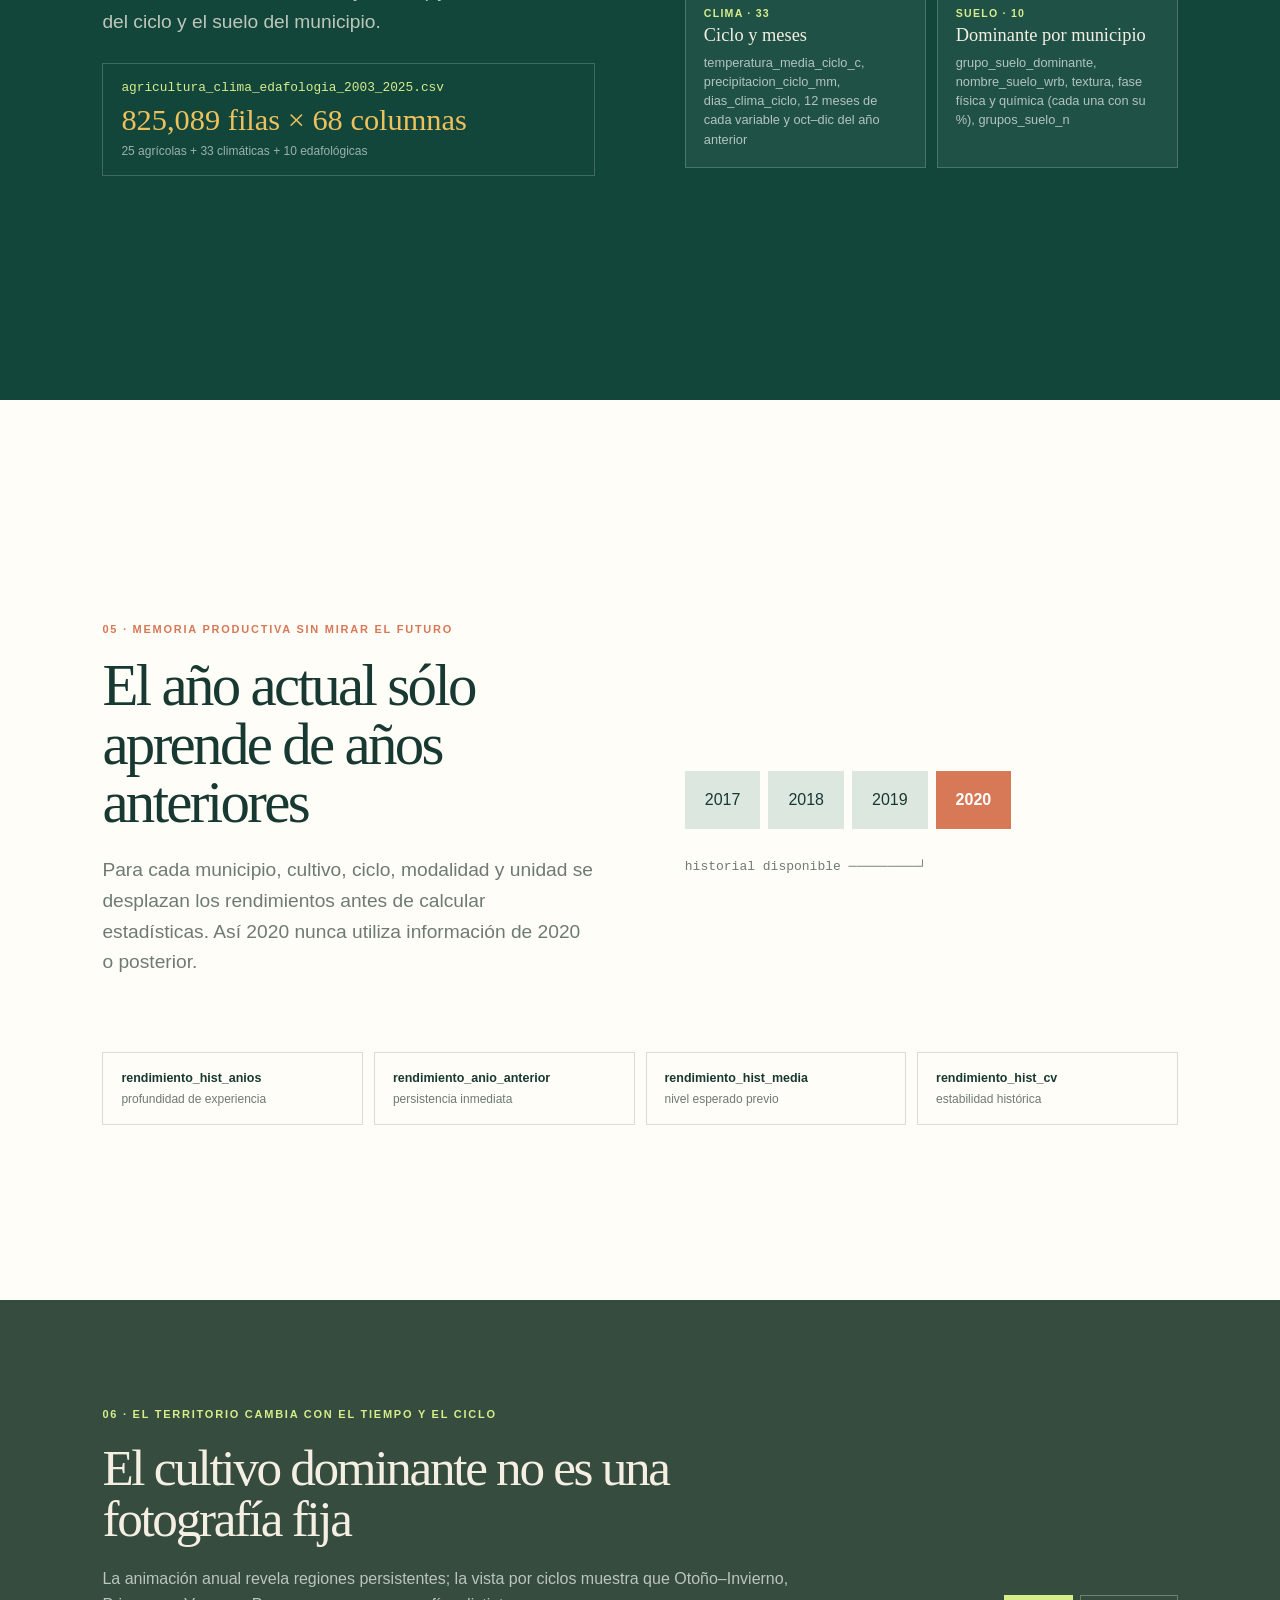
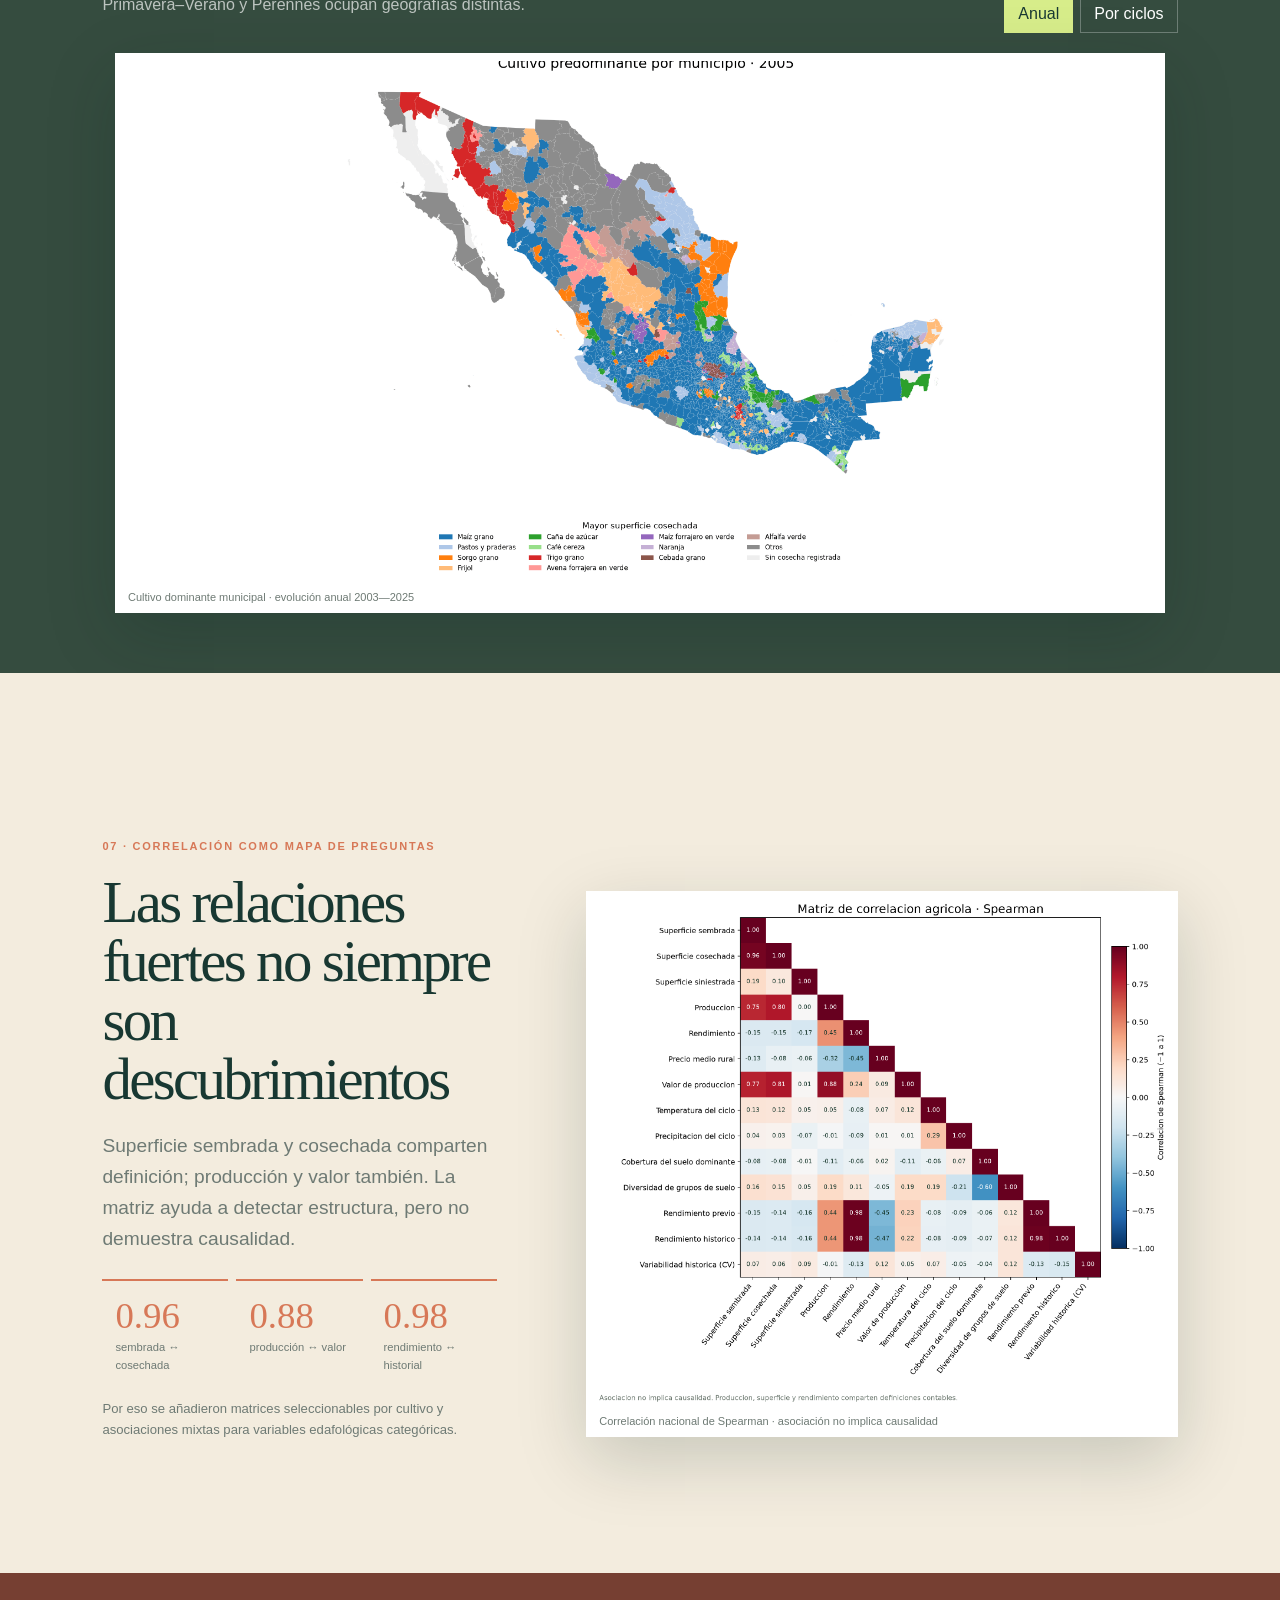
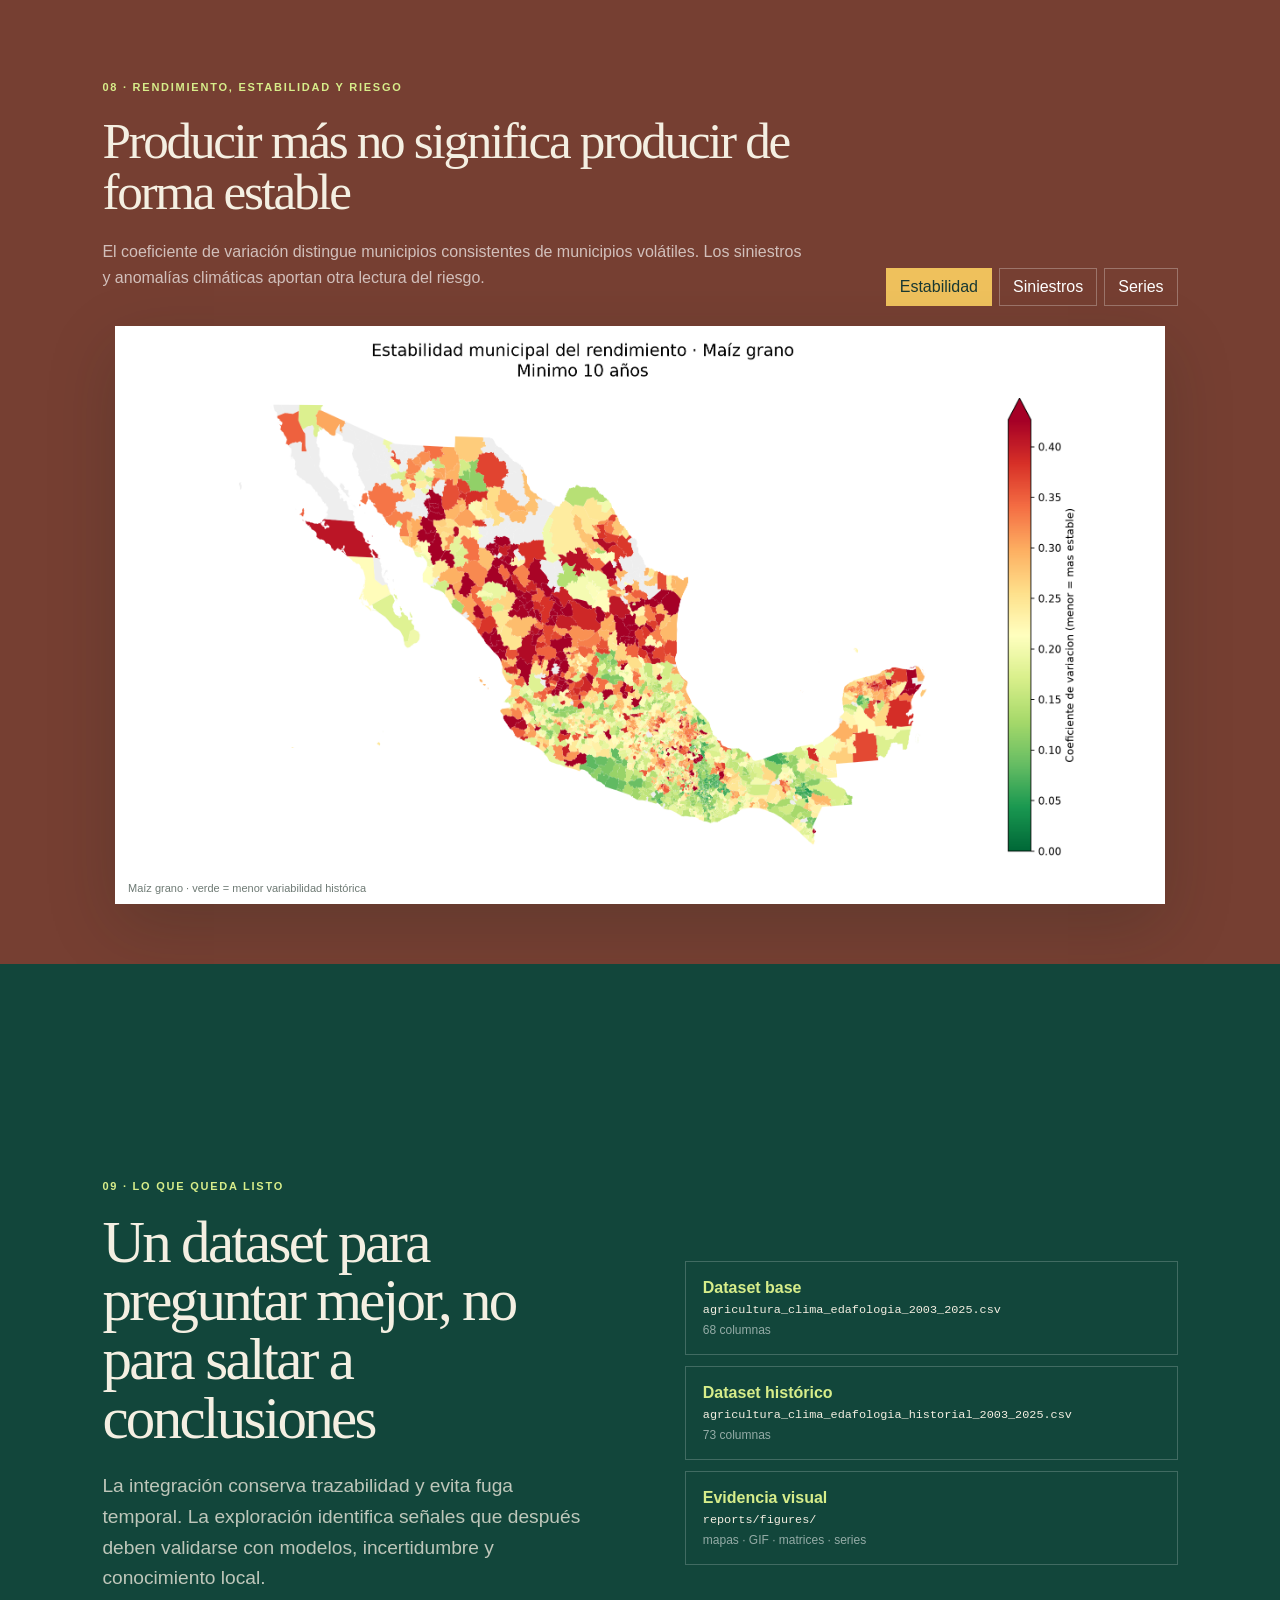
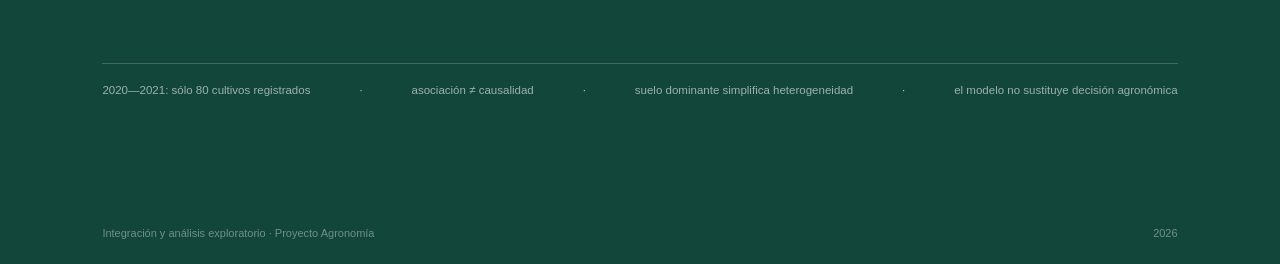
==== commit 264f8640: "cambios a seccion de integracion" ====
--- a/reports/integracion_analisis/index.html
+++ b/reports/integracion_analisis/index.html
@@ -9,84 +9,72 @@
 </head>
 <body>
   <header class="chrome">
-    <a class="brand" href="#inicio"><span class="brand-mark">MX</span><span>Integración + exploración</span></a>
-    <div class="chrome-actions"><span id="counter">01 / 11</span><button id="fullscreen" type="button">Pantalla completa</button></div>
+    <a class="brand" href="#agricultura"><span class="brand-mark">MX</span><span>Integración + exploración</span></a>
+    <div class="chrome-actions"><span id="counter">01 / 10</span><button id="fullscreen" type="button">Pantalla completa</button></div>
     <div class="progress"><span id="progress-bar"></span></div>
   </header>
   <nav class="rail" aria-label="Secciones">
-    <a href="#inicio" aria-label="Inicio"></a><a href="#unidad" aria-label="Unidad analítica"></a>
-    <a href="#agricultura" aria-label="Agricultura"></a><a href="#clima" aria-label="Clima"></a>
-    <a href="#suelo" aria-label="Suelo"></a><a href="#union" aria-label="Unión"></a>
-    <a href="#historial" aria-label="Historial"></a><a href="#territorio" aria-label="Territorio"></a>
-    <a href="#relaciones" aria-label="Relaciones"></a><a href="#estabilidad" aria-label="Estabilidad"></a>
-    <a href="#conclusion" aria-label="Conclusión"></a>
+    <a href="#agricultura" aria-label="Agricultura"></a><a href="#clima" aria-label="Clima"></a><a href="#suelo" aria-label="Suelo"></a><a href="#resultado" aria-label="Resultado final"></a><a href="#union" aria-label="Unión"></a><a href="#historial" aria-label="Historial"></a><a href="#territorio" aria-label="Territorio"></a><a href="#relaciones" aria-label="Relaciones"></a><a href="#estabilidad" aria-label="Estabilidad"></a><a href="#conclusion" aria-label="Conclusión"></a>
   </nav>
 
   <main>
-    <section id="inicio" class="slide hero">
-      <div class="eyebrow">México · 2003—2025 · Municipio × cultivo × año</div>
-      <div class="hero-grid">
-        <div>
-          <h1>De fuentes separadas a evidencia territorial</h1>
-          <p class="lead">Agricultura, clima mensual y suelo se integran en un dataset reproducible para entender dónde se produce, bajo qué condiciones y con qué estabilidad.</p>
-          <a class="next-link" href="#unidad">Construir la evidencia <span>↓</span></a>
-        </div>
-        <div class="hero-number"><strong>825,089</strong><span>registros integrados</span><div><b>73</b> columnas <i>·</i> <b>385</b> cultivos <i>·</i> <b>2,452</b> municipios</div></div>
+    <section id="agricultura" class="slide agriculture-slide">
+      <div class="section-number">01 · Limpieza e integridad agrícola</div>
+      <h2>Los datos agrícolas no coincidían con su propio diccionario</h2>
+      <p class="lead dark">Se publica un archivo por año agrícola: 23 archivos entre 2003 y 2025, con 825,089 registros. Entre años cambiaron los encabezados, los tipos y la forma de escribir el cultivo, así que se corrigieron contra el diccionario de datos antes de analizarlos.</p>
+      <div class="fix-grid">
+        <article><small>Columnas</small><b>Encabezados inconsistentes</b><span>Los archivos con nombres distintos o sin el encabezado estándar se renombran con el codebook.</span></article>
+        <article><small>Cultivo</small><b>Unidad dentro del nombre</b><span>Se elimina el paréntesis (<code>(tonelada)</code>, <code>(m2)</code>) cuando repite <code>Nomunidad</code>. Solo quedan aclaraciones.</span></article>
+        <article><small>Tipos</small><b>Formato fuera del diccionario</b><span><code>Idmunicipio</code> pasa a entero, como los demás identificadores. Se quitan las comas de miles en Sembrada, Volumenproduccion y Rendimiento.</span></article>
+        <article><small>Rendimiento</small><b><code>#¡NUM!</code> de Excel</b><span>Era una división entre cero (Cosechada = 0). Como Rendimiento = Volumen ÷ Cosechada, se reemplaza por nulo.</span></article>
       </div>
-      <div class="layer-band"><span>DGSIAP</span><i>+</i><span>NASA POWER</span><i>+</i><span>INEGI Serie III</span><i>→</i><b>historial modelable</b></div>
-    </section>
-
-    <section id="unidad" class="slide paper">
-      <div class="section-number">01 · Diseñar antes de unir</div>
-      <div class="split">
-        <div><h2>Una observación tiene una identidad precisa</h2><p class="lead dark">El análisis consolida una fila por municipio, año, cultivo, ciclo, modalidad y unidad. Esta granularidad evita sumar productos incompatibles y conserva diferencias entre riego y temporal.</p></div>
-        <div class="key-card"><span>cvegeo</span><i>+</i><span>Anio</span><i>+</i><span>Nomcultivo</span><i>+</i><span>Nomcicloproductivo</span><i>+</i><span>Nommodalidad</span><i>+</i><span>Nomunidad</span></div>
-      </div>
-      <div class="principles"><article><b>Superficies</b><span>se suman</span></article><article><b>Producción</b><span>se suma por unidad</span></article><article><b>Rendimiento</b><span>se recalcula</span></article><article><b>Clima y suelo</b><span>se anexan sin duplicar</span></article></div>
-    </section>
-
-    <section id="agricultura" class="slide agriculture-slide">
-      <div class="section-number">02 · Normalizar 23 años agrícolas</div>
-      <div class="source-grid">
-        <div><h2>La historia cambia de formato antes de cambiar de significado</h2><p>La integración no concatena CSV sin revisar. Resuelve cambios históricos de columnas, nombres de cultivo, separadores de miles, precios y errores numéricos.</p><div class="validation-note"><b>Resultado consolidado</b><span>800,773 observaciones analíticas</span><span>97.47% con rendimiento válido</span><span>99.90% con precio disponible</span></div></div>
-        <div class="before-after"><div><small>ARCHIVOS ANUALES</small><code>agricola_2003.csv</code><code>agricola_2004.csv</code><code>⋮</code><code>agricola_2025.csv</code></div><i>→</i><div><small>ESQUEMA COMÚN</small><b>columnas normalizadas</b><b>tipos numéricos</b><b>cvegeo de 5 dígitos</b><b>rendimiento recalculado</b></div></div>
-      </div>
+      <div class="fix-foot"><span><b>Faltantes que quedan</b>Rendimiento 875 · Precio 873 (solo 2024 y 2025)</span></div>
     </section>
 
     <section id="clima" class="slide climate-slide">
-      <div class="section-number light">03 · Convertir días y meses en clima agrícola</div>
-      <div class="climate-heading"><div><h2>El calendario agrícola no comienza siempre en enero</h2><p>Los 713,664 registros mensuales se transforman en ventanas compatibles con cada ciclo. El año 2002 aporta octubre—diciembre para construir Otoño–Invierno 2003.</p></div><div class="climate-kpi"><strong>2,478</strong><span>municipios × 24 años × 12 meses</span></div></div>
+      <div class="section-number light">02 · Clima por ciclo productivo</div>
+      <div class="climate-heading"><div><h2>Del dato diario de NASA al clima de cada ciclo</h2><p>El clima de 2002 aporta octubre–diciembre para construir Otoño–Invierno 2003. Cada ciclo recibe su propia ventana de meses.</p></div><div class="climate-kpi"><strong>713,664</strong><span>registros mensuales: 2,478 municipios × 24 años × 12 meses</span></div></div>
+      <div class="flow">
+        <article><small>1 · Obtención</small><b>NASA POWER</b><span>API consultada en el punto geográfico de cada municipio (INEGI), 2002–2025.</span></article>
+        <article><small>2 · Validación</small><b>Meses completos</b><span>Sin duplicados ni nulos; los días con dato igualan a los días esperados del mes.</span></article>
+        <article><small>3 · Construcción</small><b>Temperatura y lluvia</b><span>Temperatura media ponderada por días y precipitación acumulada por ciclo, más los 12 meses como columnas.</span></article>
+      </div>
       <div class="cycle-timeline">
         <article><b>Otoño–Invierno</b><div><i class="active" style="--start:0;--width:50%"></i></div><span>octubre anterior → marzo</span></article>
         <article><b>Primavera–Verano</b><div><i class="active pv" style="--start:25%;--width:50%"></i></div><span>abril → septiembre</span></article>
         <article><b>Perennes</b><div><i class="active perennial" style="--start:0;--width:100%"></i></div><span>enero → diciembre</span></article>
       </div>
-      <div class="climate-fields"><span>temperatura media del ciclo</span><span>precipitación acumulada</span><span>días válidos</span><span>12 meses como columnas</span></div>
+<div class="merge-strip"><article><b>Se agregaron 33 columnas a cada registro de agricultura</b></article></div>
     </section>
 
     <section id="suelo" class="slide soil-slide">
-      <div class="section-number">04 · Atribuir suelo a cada municipio</div>
+      <div class="section-number">03 · Edafología: traslape, SA y fases faltantes</div>
       <div class="soil-layout">
-        <div><h2>Los polígonos edafológicos se resumen por cobertura</h2><p class="lead dark">La intersección espacial calcula el grupo, textura y fases dominantes, su porcentaje municipal y la diversidad de grupos presentes. El resumen se guarda y reutiliza.</p><div class="soil-facts"><span><b>2,478</b> municipios resumidos</span><span><b>1 fila</b> por cvegeo</span><span><b>cache</b> edafologia_municipal.csv</span></div></div>
-        <figure class="media-card"><img src="../figures/mapa_edafologia_grupos_suelo_mexico.png" alt="Mapa nacional de grupos de suelo de México"><figcaption>Grupos dominantes de suelo · INEGI Serie III</figcaption></figure>
+        <div><h2>Integración de los datos Edafológicos</h2><p class="lead dark">La capa de INEGI (Serie III, 1:250 000) son polígonos que cruzan municipios. Se intersectaron con ellos en una proyección métrica (EPSG:6372) para medir cuánta superficie ocupa cada categoría, y el resumen se guardó como caché.</p><div class="soil-facts"><span><b>2,478</b> municipios resumidos</span><span><b>1 fila</b> por cvegeo</span><span><b>10</b> columnas de suelo</span></div></div>
+        <div class="soil-notes">
+          <article><small>Traslape y porcentaje</small><b>Categoría dominante por superficie</b><span>Por municipio se suman las áreas de cada categoría y se conserva la mayor (grupo, textura y fases). El porcentaje divide esa área entre el área total del municipio, no entre la superficie clasificada.</span></article>
+          <article><small>SA</small><b>Tipo de suelo "Sin Asignar"</b><span>3,579 polígonos con <code>Grupo1 = SA</code> traen todos los demás atributos en N/A, y SA no es un grupo WRB. Se trata de un indicador para la ausencia de datos, no de otro tipo de suelo.</span></article>
+          <article><small>Fases</small><b>Física y química incompletas</b><span>Hay polígonos sin <code>Fase_fis_u</code> o <code>Fase_qui_u</code> (N o N/A). Se mantendrán dentro del dataser, pero su incompletitud resultará en que tengan poca relevancia.</span></article>
+        </div>
       </div>
     </section>
 
-    <section id="union" class="slide join-slide">
-      <div class="section-number light">05 · Unir sin multiplicar</div>
-      <h2>Las invariantes son parte del producto</h2>
-      <div class="join-diagram">
-        <div class="table-node"><b>Agricultura</b><span>muchas filas</span><small>municipio · año · cultivo · ciclo</small></div>
-        <div class="join-arrow"><code>many_to_one</code><i>→</i><small>cvegeo + año + ciclo</small></div>
-        <div class="table-node climate"><b>Clima</b><span>una fila por llave</span><small>temperatura · precipitación</small></div>
-        <div class="join-arrow"><code>many_to_one</code><i>→</i><small>cvegeo</small></div>
-        <div class="table-node soil"><b>Suelo</b><span>una fila municipal</span><small>grupo · textura · fases</small></div>
+    <section id="resultado" class="slide final">
+      <div class="section-number light">04 · Resultado final</div>
+      <div class="final-grid">
+        <div><h2>Producción, clima y suelo en una sola tabla</h2><p class="lead">Cada fila conserva su granularidad agrícola (municipio, año, cultivo, ciclo, modalidad y unidad) y recibe el clima del ciclo y el suelo del municipio.</p>
+          <div class="file-card"><code>agricultura_clima_edafologia_2003_2025.csv</code><strong>825,089 filas × 68 columnas</strong><span>25 agrícolas + 33 climáticas + 10 edafológicas</span></div></div>
+        <div class="attr-grid">
+          <article><small>Identificación</small><b>Dónde, cuándo y qué</b><span>cvegeo, Anio, Nomestado, Nommunicipio, Nomcultivo, Nomcicloproductivo, Nommodalidad, Nomunidad</span></article>
+          <article><small>Producción</small><b>Medidas agrícolas</b><span>Sembrada, Cosechada, Siniestrada, Volumenproduccion, Rendimiento, Precio, Valorproduccion</span></article>
+          <article><small>Clima · 33</small><b>Ciclo y meses</b><span>temperatura_media_ciclo_c, precipitacion_ciclo_mm, dias_clima_ciclo, 12 meses de cada variable y oct–dic del año anterior</span></article>
+          <article><small>Suelo · 10</small><b>Dominante por municipio</b><span>grupo_suelo_dominante, nombre_suelo_wrb, textura, fase física y química (cada una con su %), grupos_suelo_n</span></article>
+        </div>
       </div>
-      <div class="assertions"><article><span>Antes</span><b>825,089</b></article><i>=</i><article><span>Después</span><b>825,089</b></article><article><span>Clima faltante</span><b>0 esperado</b></article><article><span>Llaves duplicadas</span><b>rechazadas</b></article></div>
     </section>
 
     <section id="historial" class="slide history-slide">
-      <div class="section-number">06 · Memoria productiva sin mirar el futuro</div>
+      <div class="section-number">05 · Memoria productiva sin mirar el futuro</div>
       <div class="history-grid">
         <div><h2>El año actual sólo aprende de años anteriores</h2><p class="lead dark">Para cada municipio, cultivo, ciclo, modalidad y unidad se desplazan los rendimientos antes de calcular estadísticas. Así 2020 nunca utiliza información de 2020 o posterior.</p></div>
         <div class="history-track"><span>2017</span><span>2018</span><span>2019</span><strong>2020</strong><div class="history-brace">historial disponible ─────────┘</div></div>
@@ -95,13 +83,13 @@
     </section>
 
     <section id="territorio" class="slide territory-slide">
-      <div class="section-number light">07 · El territorio cambia con el tiempo y el ciclo</div>
+      <div class="section-number light">06 · El territorio cambia con el tiempo y el ciclo</div>
       <div class="territory-heading"><div><h2>El cultivo dominante no es una fotografía fija</h2><p>La animación anual revela regiones persistentes; la vista por ciclos muestra que Otoño–Invierno, Primavera–Verano y Perennes ocupan geografías distintas.</p></div><div class="media-tabs"><button class="active" data-media="annual">Anual</button><button data-media="cycles">Por ciclos</button></div></div>
       <figure class="wide-media"><img id="territory-media" src="../figures/cultivos_anual_2003_2025.gif" alt="Animación anual de cultivos dominantes en México"><figcaption id="territory-caption">Cultivo dominante municipal · evolución anual 2003—2025</figcaption></figure>
     </section>
 
     <section id="relaciones" class="slide relations-slide">
-      <div class="section-number">08 · Correlación como mapa de preguntas</div>
+      <div class="section-number">07 · Correlación como mapa de preguntas</div>
       <div class="relations-layout">
         <div><h2>Las relaciones fuertes no siempre son descubrimientos</h2><p class="lead dark">Superficie sembrada y cosechada comparten definición; producción y valor también. La matriz ayuda a detectar estructura, pero no demuestra causalidad.</p><div class="relation-kpis"><article><strong>0.96</strong><span>sembrada ↔ cosechada</span></article><article><strong>0.88</strong><span>producción ↔ valor</span></article><article><strong>0.98</strong><span>rendimiento ↔ historial</span></article></div><p class="caution">Por eso se añadieron matrices seleccionables por cultivo y asociaciones mixtas para variables edafológicas categóricas.</p></div>
         <figure class="media-card correlation"><img src="../figures/matriz_correlacion_agricola.png" alt="Matriz de correlación agrícola de Spearman"><figcaption>Correlación nacional de Spearman · asociación no implica causalidad</figcaption></figure>
@@ -109,13 +97,13 @@
     </section>
 
     <section id="estabilidad" class="slide stability-slide">
-      <div class="section-number light">09 · Rendimiento, estabilidad y riesgo</div>
+      <div class="section-number light">08 · Rendimiento, estabilidad y riesgo</div>
       <div class="stability-heading"><div><h2>Producir más no significa producir de forma estable</h2><p>El coeficiente de variación distingue municipios consistentes de municipios volátiles. Los siniestros y anomalías climáticas aportan otra lectura del riesgo.</p></div><div class="media-tabs secondary"><button class="active" data-evidence="stability">Estabilidad</button><button data-evidence="risk">Siniestros</button><button data-evidence="series">Series</button></div></div>
       <figure class="wide-media evidence-media"><img id="evidence-image" src="../figures/mapa_estabilidad_rendimiento_maiz.png" alt="Mapa municipal de estabilidad del rendimiento de maíz"><figcaption id="evidence-caption">Maíz grano · verde = menor variabilidad histórica</figcaption></figure>
     </section>
 
     <section id="conclusion" class="slide final">
-      <div class="section-number light">10 · Lo que queda listo</div>
+      <div class="section-number light">09 · Lo que queda listo</div>
       <div class="final-grid">
         <div><h2>Un dataset para preguntar mejor, no para saltar a conclusiones</h2><p class="lead">La integración conserva trazabilidad y evita fuga temporal. La exploración identifica señales que después deben validarse con modelos, incertidumbre y conocimiento local.</p></div>
         <div class="deliverables"><article><b>Dataset base</b><code>agricultura_clima_edafologia_2003_2025.csv</code><span>68 columnas</span></article><article><b>Dataset histórico</b><code>agricultura_clima_edafologia_historial_2003_2025.csv</code><span>73 columnas</span></article><article><b>Evidencia visual</b><code>reports/figures/</code><span>mapas · GIF · matrices · series</span></article></div>
--- a/reports/integracion_analisis/styles.css
+++ b/reports/integracion_analisis/styles.css
@@ -4,5 +4,14 @@
 .join-slide{color:var(--cream);background:var(--deep)}.join-diagram{display:grid;grid-template-columns:1fr .7fr 1fr .7fr 1fr;gap:12px;align-items:center;margin-top:30px}.table-node{padding:28px;border:1px solid rgba(255,255,255,.18);background:rgba(255,255,255,.05)}.table-node b,.table-node span,.table-node small{display:block}.table-node b{color:var(--lime);font:500 1.8rem Georgia}.table-node span{margin:8px 0}.table-node small{color:rgba(255,255,255,.55)}.table-node.climate b{color:var(--blue)}.table-node.soil b{color:var(--gold)}.join-arrow{text-align:center}.join-arrow code{display:block;color:var(--clay);font-size:.72rem}.join-arrow i{display:block;margin:8px;color:var(--lime);font-style:normal;font-size:2rem}.join-arrow small{color:rgba(255,255,255,.5)}.assertions{display:flex;align-items:center;justify-content:center;gap:22px;margin-top:45px}.assertions article{padding:14px 22px;border-top:1px solid rgba(255,255,255,.22)}.assertions span,.assertions b{display:block}.assertions span{font-size:.7rem;color:rgba(255,255,255,.55)}.assertions b{font:500 1.7rem Georgia}.assertions>i{color:var(--gold);font-style:normal;font-size:1.8rem}
 .history-slide{background:var(--paper)}.history-track{display:flex;position:relative;gap:8px;padding-bottom:55px}.history-track span,.history-track strong{padding:20px;background:#dce7df}.history-track strong{background:var(--clay);color:white}.history-brace{position:absolute;left:0;bottom:10px;color:var(--muted);font-family:monospace}.history-features{display:grid;grid-template-columns:repeat(4,1fr);gap:11px;margin-top:55px}.history-features article{padding:18px;border:1px solid var(--line)}.history-features b{display:block;font-size:.78rem}.history-features span{display:block;margin-top:7px;color:var(--muted);font-size:.75rem}.territory-slide{justify-content:flex-start;color:var(--cream);background:#354c3f}.territory-heading h2,.stability-heading h2{font-size:clamp(2.2rem,4vw,4.2rem)}.media-tabs{display:flex;gap:7px;justify-content:flex-end}.media-tabs button{border:1px solid rgba(255,255,255,.28);background:transparent;color:white;padding:9px 13px;cursor:pointer}.media-tabs button.active{background:var(--lime);border-color:var(--lime);color:var(--ink)}.wide-media{margin:20px auto 0;padding:8px;background:white;box-shadow:var(--shadow);width:min(1050px,100%)}.wide-media img{display:block;width:100%;height:min(58vh,600px);object-fit:contain}.relations-slide{background:#f3ecde}.relations-layout{grid-template-columns:.8fr 1.2fr}.relation-kpis{display:grid;grid-template-columns:repeat(3,1fr);gap:8px;margin-top:25px}.relation-kpis article{padding:13px;border-top:2px solid var(--clay)}.relation-kpis strong{display:block;color:var(--clay);font:500 2.3rem Georgia}.relation-kpis span{font-size:.7rem;color:var(--muted)}.caution{color:var(--muted);font-size:.82rem}.correlation img{max-height:68vh}.stability-slide{justify-content:flex-start;color:var(--cream);background:#763f32}.media-tabs.secondary button.active{background:var(--gold);border-color:var(--gold)}.evidence-media img{height:min(60vh,620px)}
 .final{color:var(--cream);background:var(--forest)}.deliverables{display:grid;gap:11px}.deliverables article{padding:17px;border:1px solid rgba(255,255,255,.2)}.deliverables b,.deliverables code,.deliverables span{display:block}.deliverables b{color:var(--lime)}.deliverables code{margin:6px 0;font-size:.74rem}.deliverables span{color:rgba(255,255,255,.55);font-size:.75rem}.limits{display:flex;justify-content:space-between;gap:12px;margin-top:50px;padding-top:20px;border-top:1px solid rgba(255,255,255,.2);font-size:.72rem;color:rgba(255,255,255,.58)}.limits i{color:var(--gold);font-style:normal}.final footer{position:absolute;left:8vw;right:8vw;bottom:25px;display:flex;justify-content:space-between;color:rgba(255,255,255,.4);font-size:11px}.keyboard-hint{position:fixed;bottom:18px;right:24px;z-index:30;padding:7px 10px;border-radius:999px;background:rgba(255,255,255,.76);font-size:10px;letter-spacing:.08em;text-transform:uppercase;opacity:.65}
+.fix-grid,.flow{display:grid;gap:12px;margin-top:30px}.fix-grid{grid-template-columns:repeat(4,1fr)}.flow{grid-template-columns:repeat(3,1fr)}.agriculture-slide .lead{max-width:860px;margin:0}
+.fix-grid article,.soil-notes article{padding:18px;border-top:2px solid var(--clay);background:rgba(255,255,255,.55)}.flow article{padding:18px;border-top:2px solid var(--gold);background:rgba(255,255,255,.07)}
+.fix-grid small,.soil-notes small,.attr-grid small,.flow small{display:block;margin-bottom:6px;color:var(--clay);font-size:.66rem;font-weight:800;letter-spacing:.12em;text-transform:uppercase}.flow small,.attr-grid small{color:var(--lime)}
+.fix-grid b,.soil-notes b,.attr-grid b,.flow b{display:block;font:500 1.15rem Georgia}.fix-grid span,.soil-notes span,.attr-grid span,.flow span{display:block;margin-top:7px;font-size:.8rem;line-height:1.5}.fix-grid span,.soil-notes span{color:var(--muted)}.flow span,.attr-grid span{color:rgba(255,255,255,.66)}.fix-grid code,.soil-notes code{font-size:.74rem}
+.fix-foot{display:flex;justify-content:space-between;gap:18px;margin-top:22px;padding-top:16px;border-top:1px solid var(--line);font-size:.78rem;color:var(--muted)}.fix-foot b{margin-right:8px;color:var(--clay)}
+.merge-strip{display:flex;align-items:center;justify-content:center;gap:20px;margin-top:26px}.merge-strip article{padding:12px 22px;border-top:1px solid rgba(255,255,255,.25)}.merge-strip span,.merge-strip b{display:block}.merge-strip span{font-size:.7rem;color:rgba(255,255,255,.55)}.merge-strip b{font:500 1.5rem Georgia}.merge-strip>i{color:var(--gold);font-style:normal;font-size:1.7rem}
+.soil-notes{display:grid;gap:11px}.attr-grid{display:grid;grid-template-columns:1fr 1fr;gap:11px}.attr-grid article{padding:18px;border:1px solid rgba(255,255,255,.2);border-top:2px solid var(--lime);background:rgba(255,255,255,.06)}.attr-grid span{overflow-wrap:anywhere}
+.file-card{margin-top:26px;padding:16px 18px;border:1px solid rgba(255,255,255,.2)}.file-card code{display:block;color:var(--lime);font-size:.8rem;overflow-wrap:anywhere}.file-card strong{display:block;margin:8px 0 3px;color:var(--gold);font:500 1.9rem Georgia}.file-card span{font-size:.75rem;color:rgba(255,255,255,.58)}
 @media(max-width:900px){html{scroll-snap-type:none}.slide{min-height:auto;padding:100px 7vw 70px}.hero-grid,.split,.source-grid,.soil-layout,.history-grid,.relations-layout,.final-grid,.climate-heading,.territory-heading,.stability-heading{grid-template-columns:1fr}.principles,.history-features{grid-template-columns:1fr 1fr}.join-diagram{grid-template-columns:1fr}.join-arrow i{transform:rotate(90deg)}.assertions,.climate-fields,.limits{flex-wrap:wrap;justify-content:flex-start}.cycle-timeline article{grid-template-columns:1fr}.wide-media img{height:auto}.rail,.keyboard-hint{display:none}.media-tabs{justify-content:flex-start}.layer-band{position:static;margin-top:40px;flex-wrap:wrap;gap:12px}.before-after{grid-template-columns:1fr}.before-after>i{transform:rotate(90deg);text-align:center}}
 @media(prefers-reduced-motion:reduce){html{scroll-behavior:auto}*,*::before,*::after{transition:none!important}}
+@media(max-width:900px){.fix-grid,.flow,.attr-grid{grid-template-columns:1fr}.fix-foot,.merge-strip{flex-wrap:wrap}}
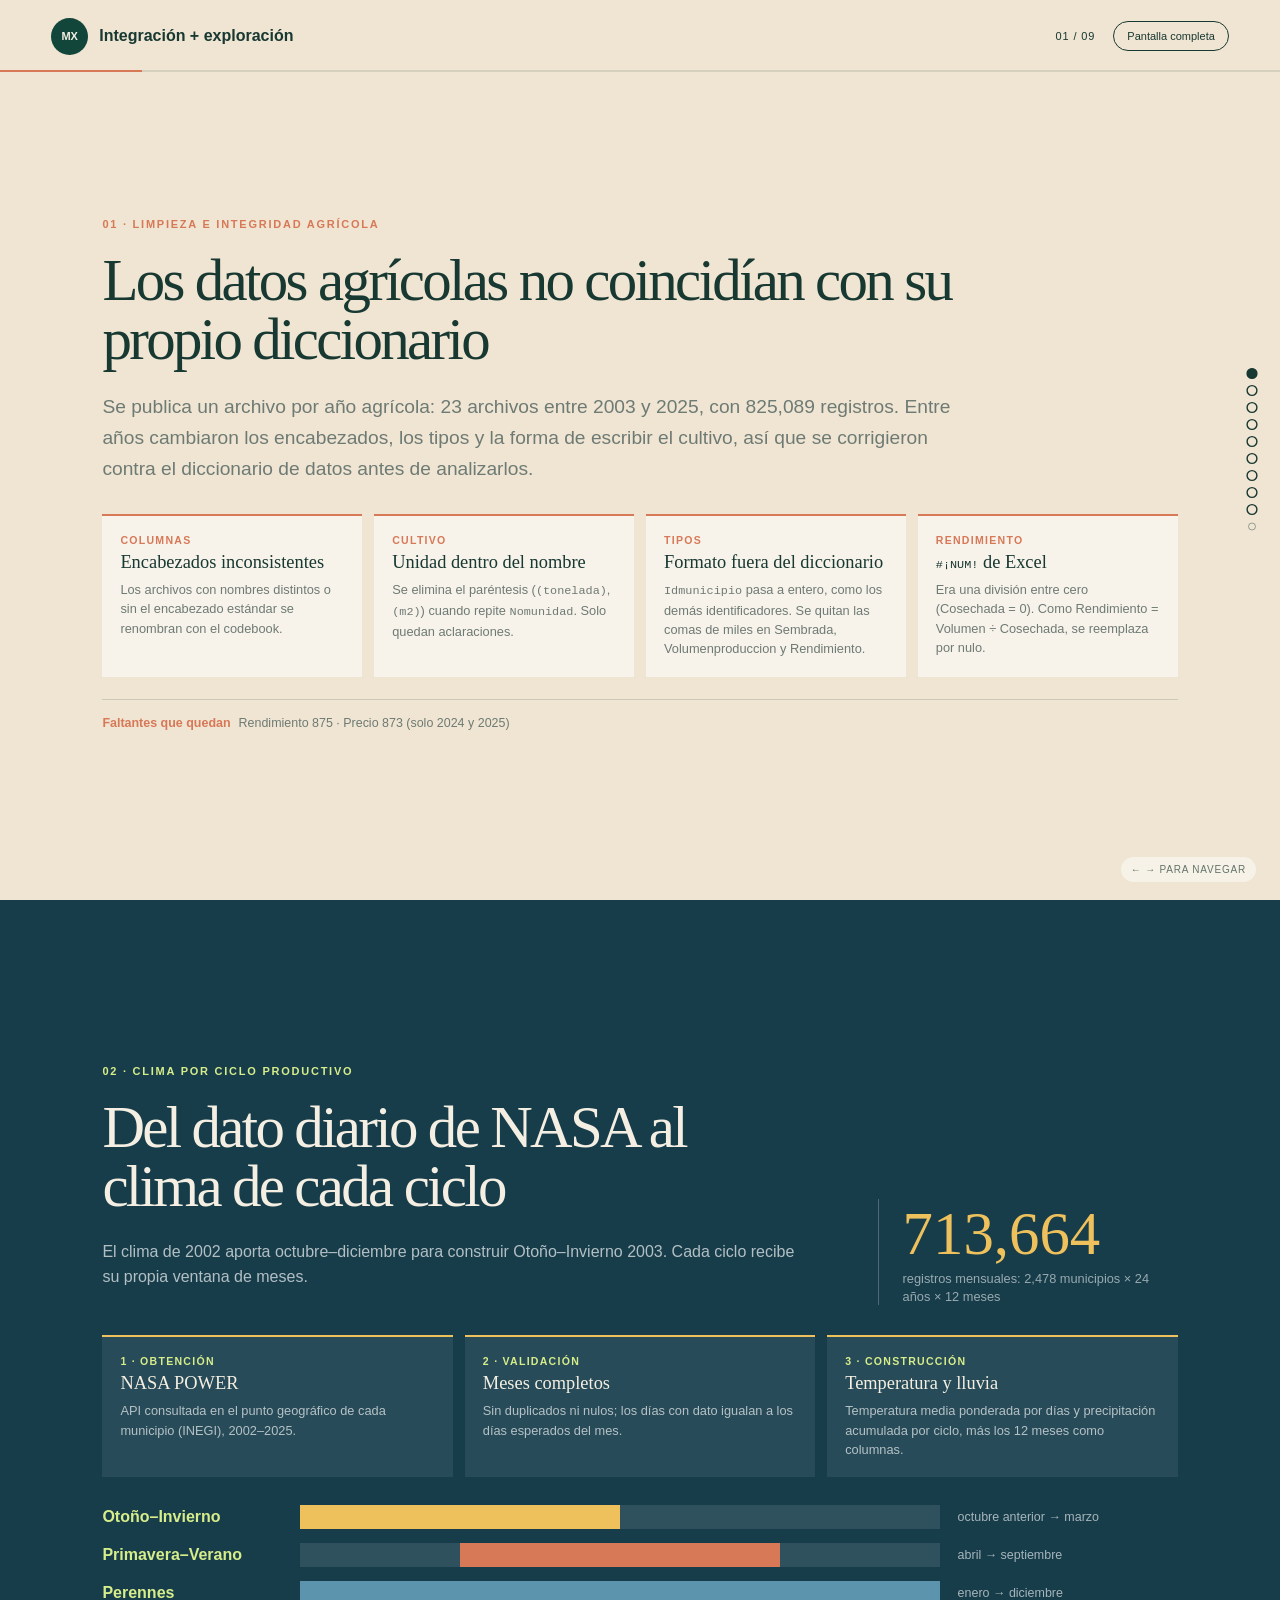
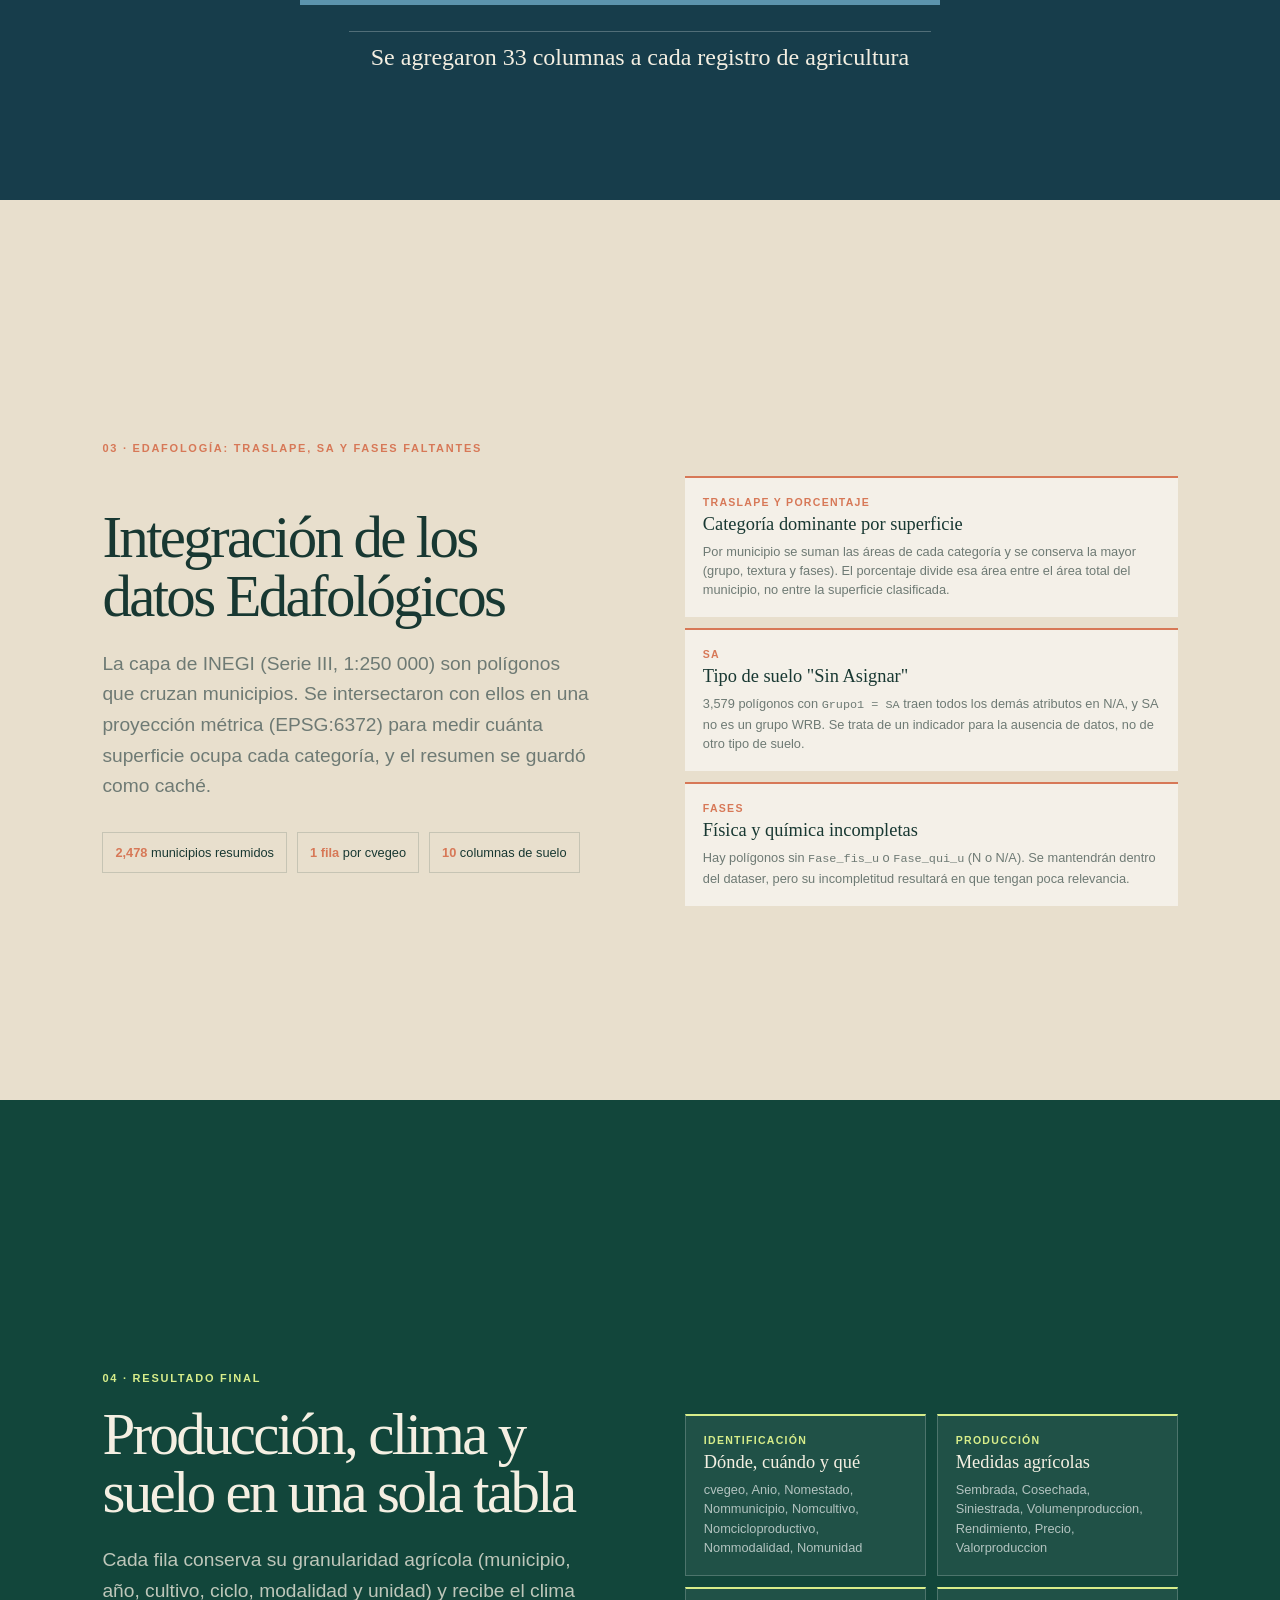
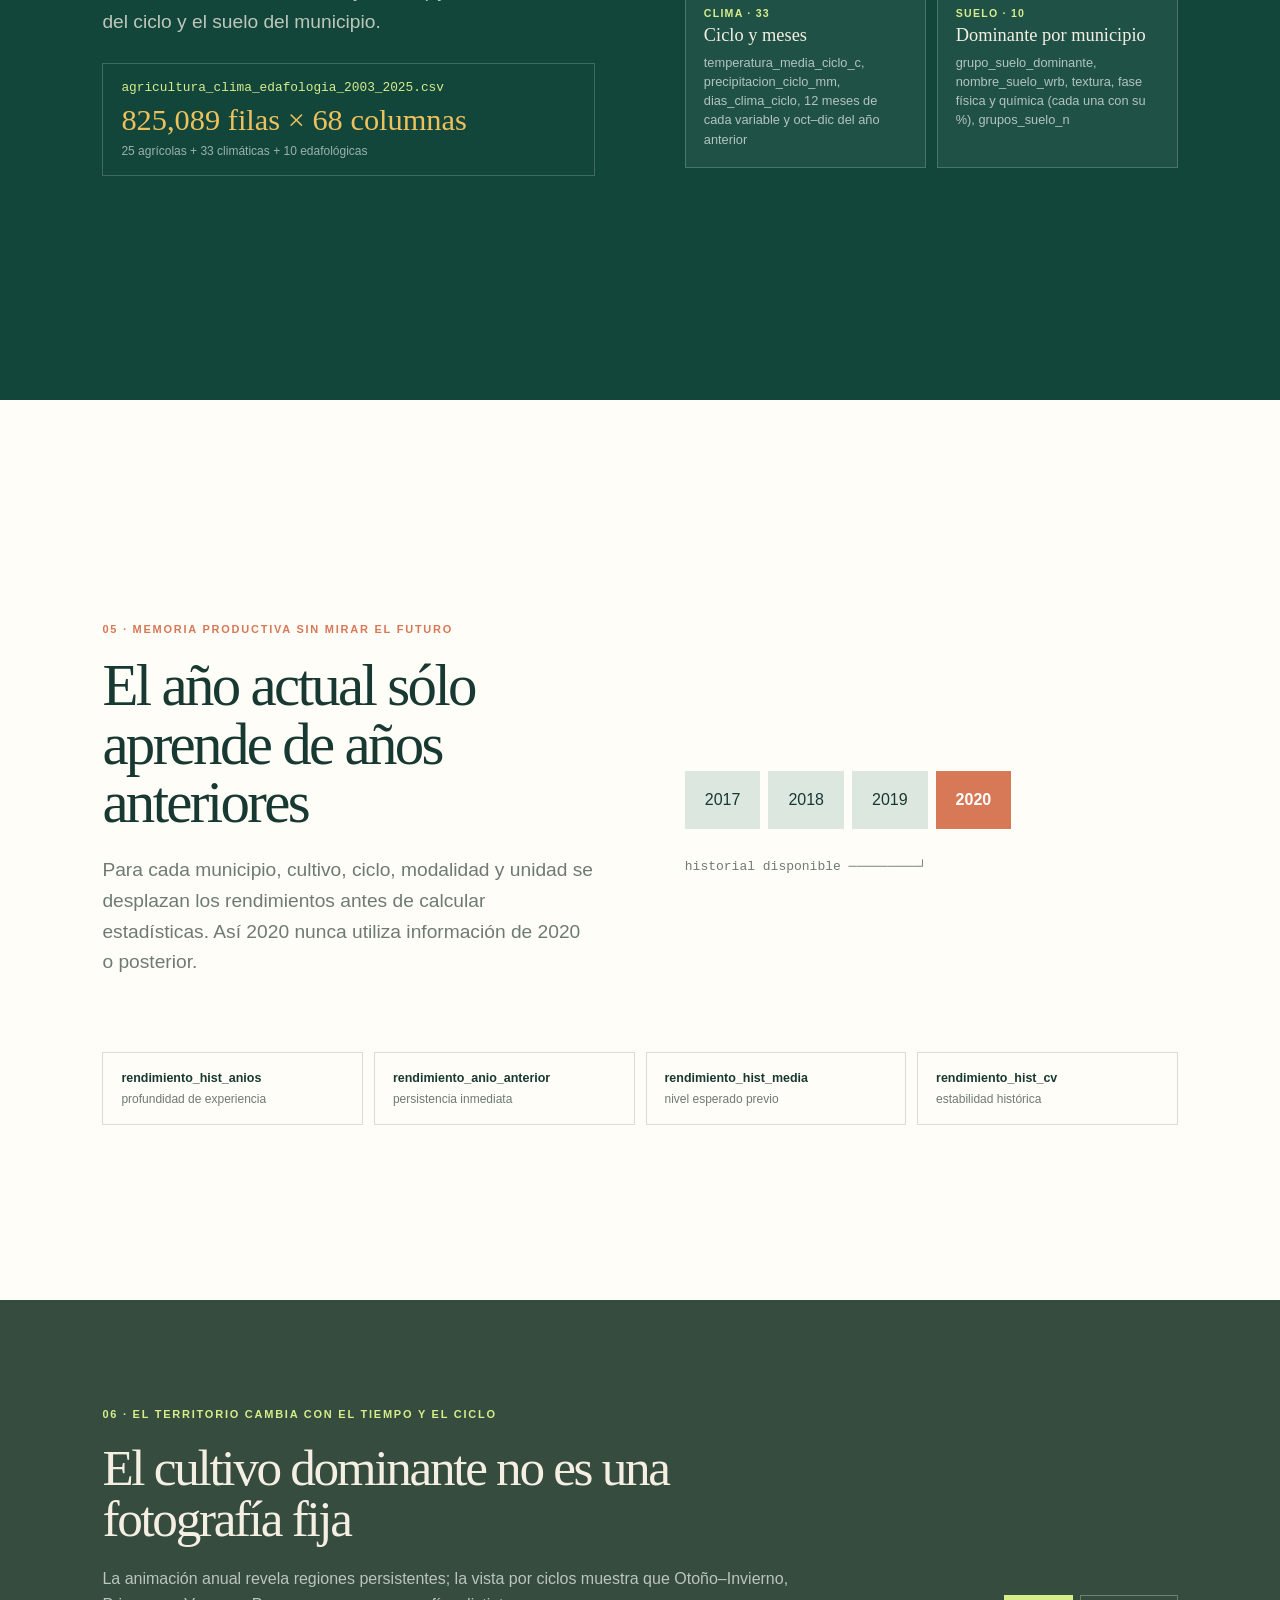
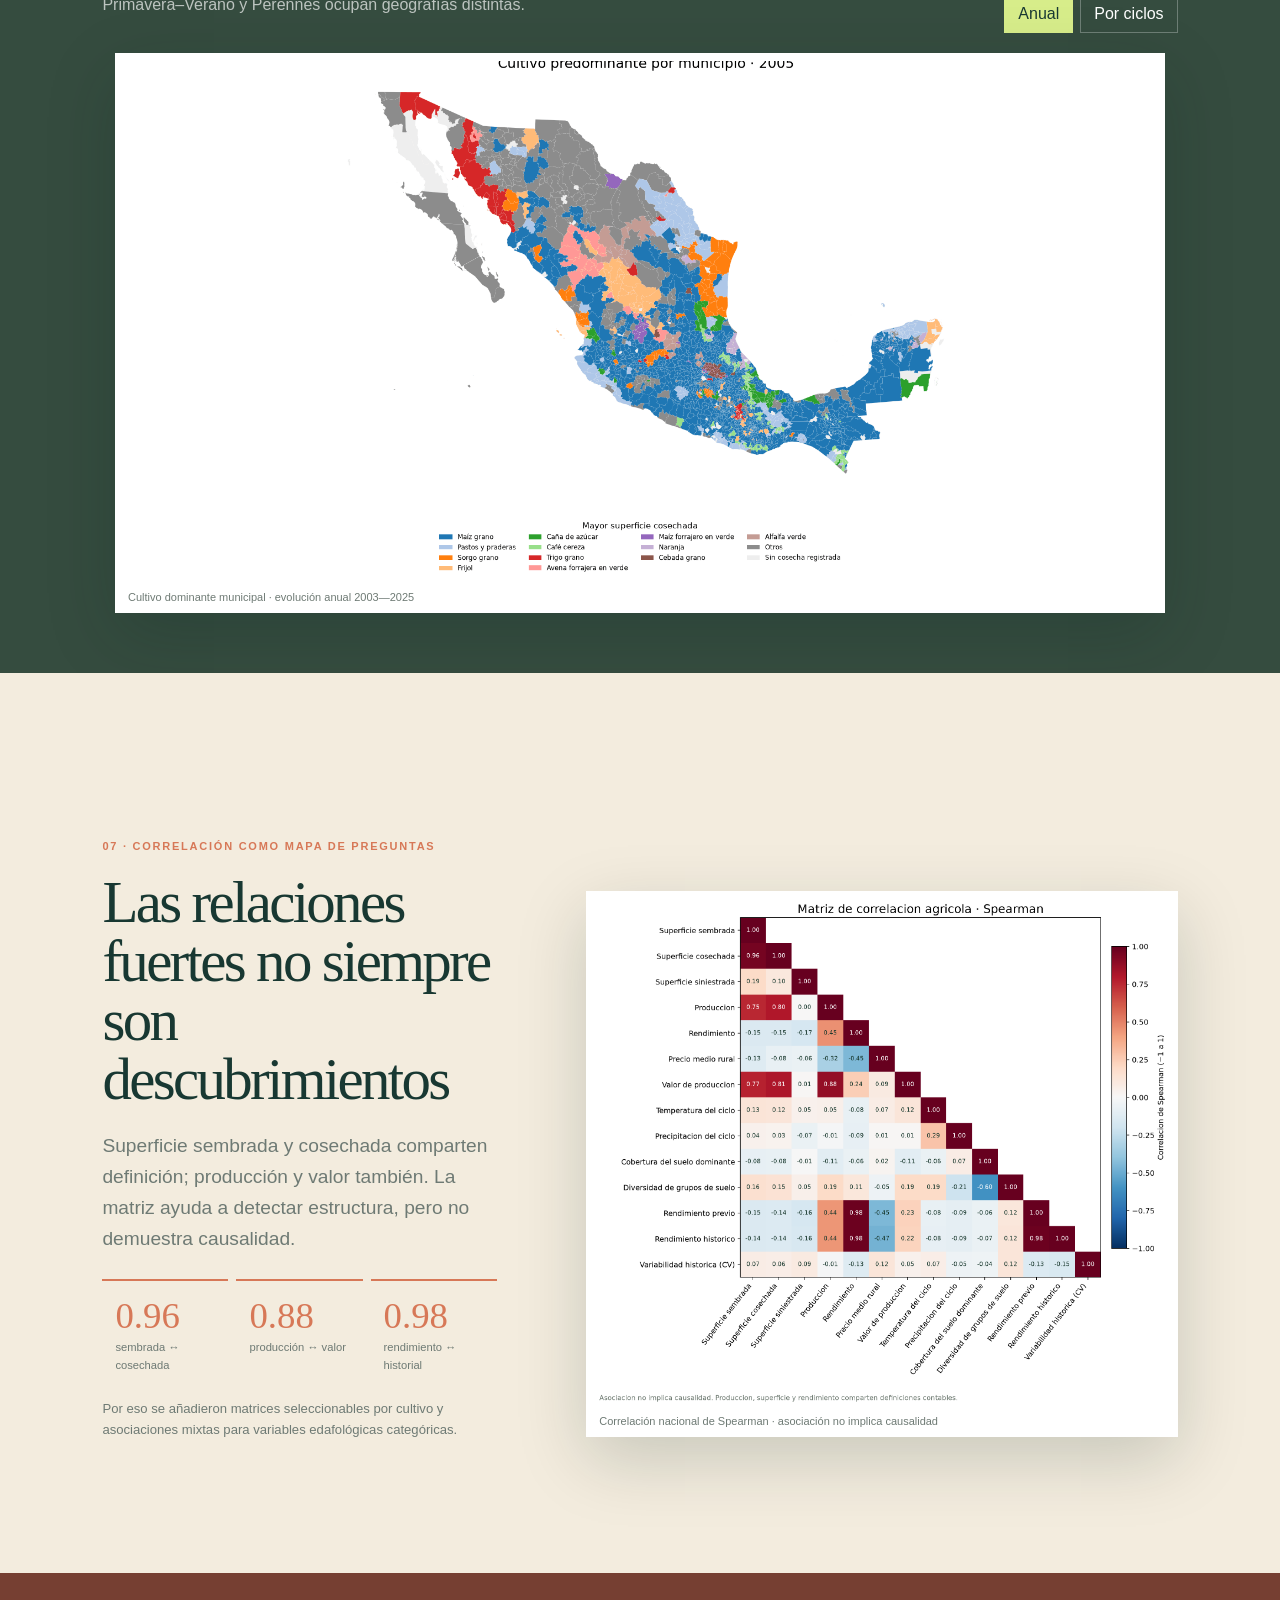
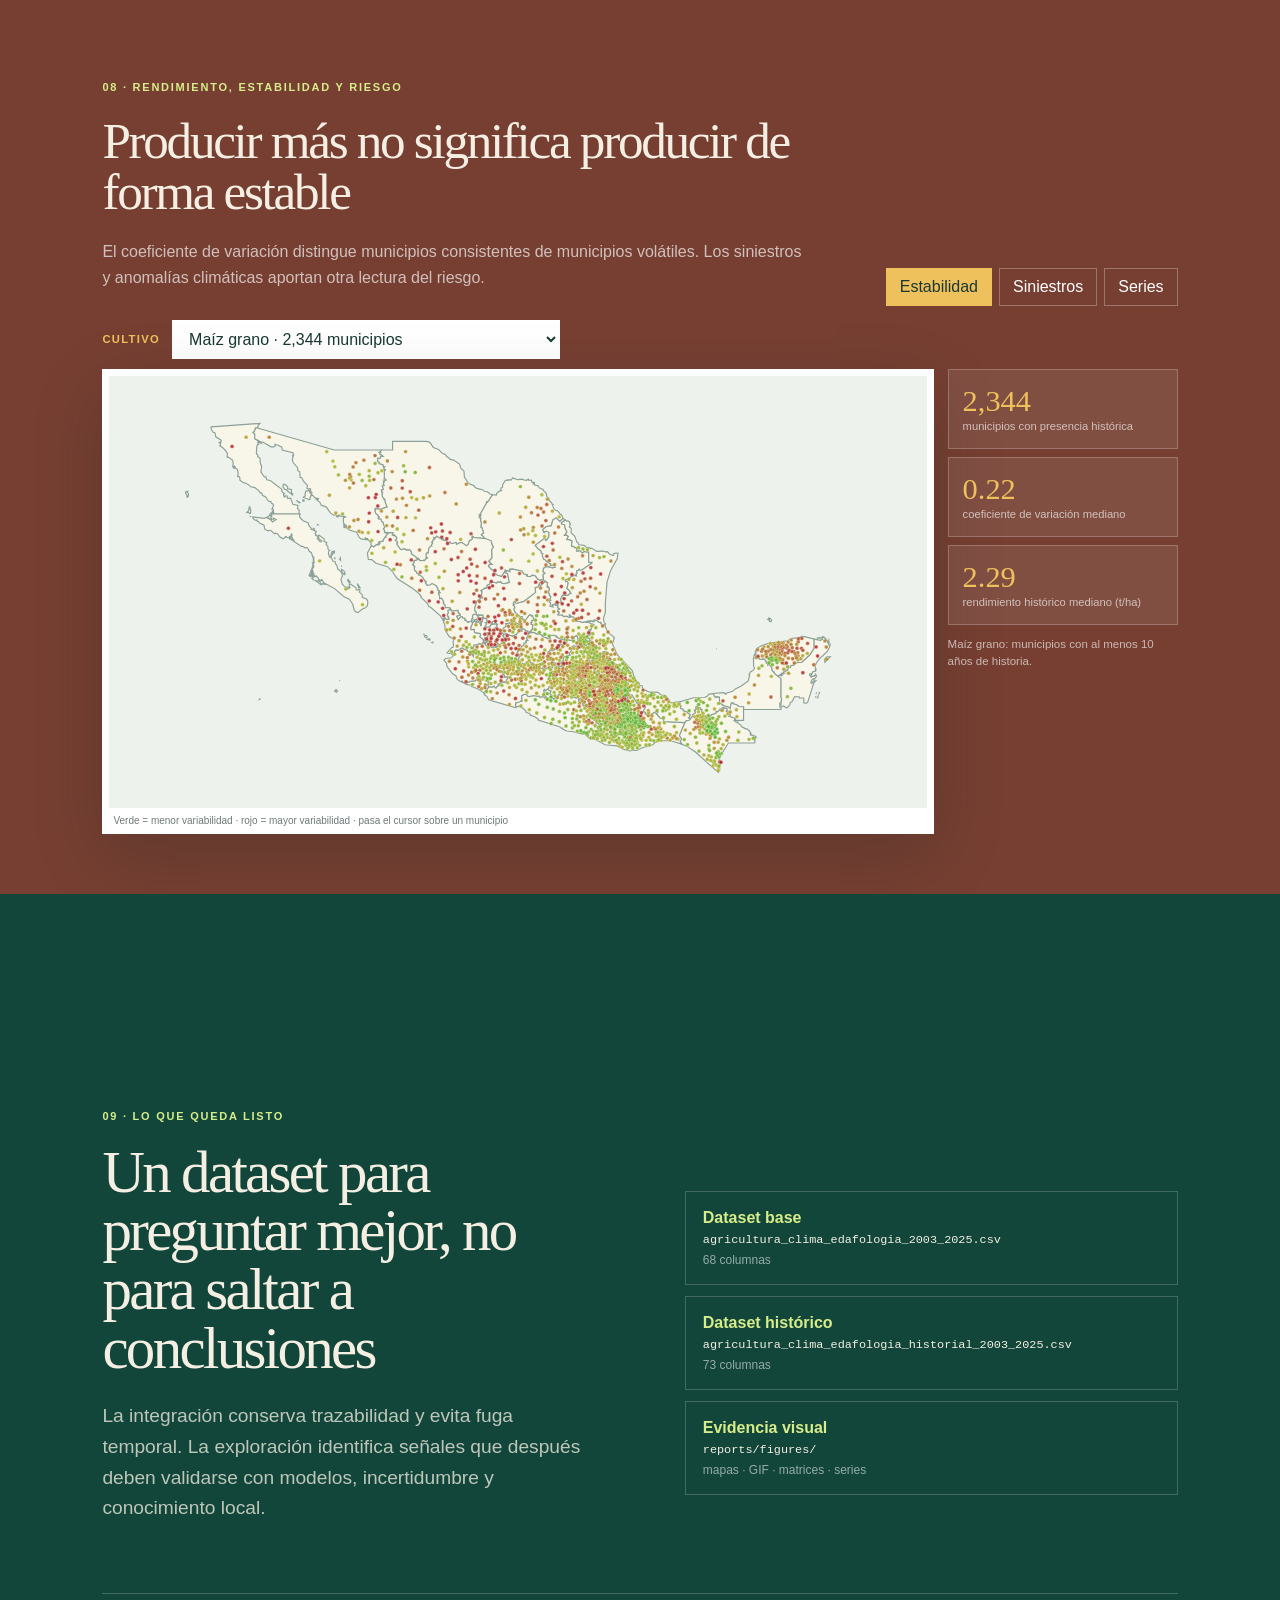
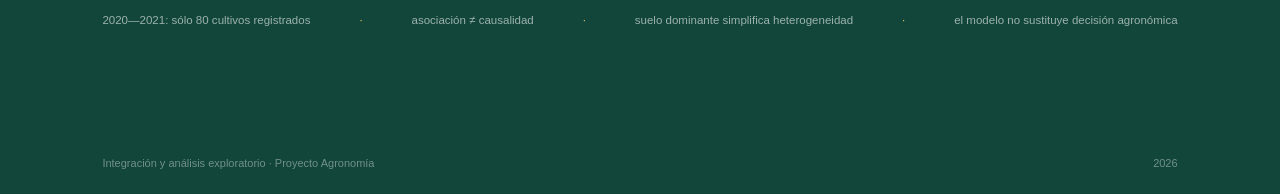
==== commit f0573077: "mapa dinamico estabilidad de cultivo" ====
--- a/reports/integracion_analisis/index.html
+++ b/reports/integracion_analisis/index.html
@@ -99,7 +99,15 @@
     <section id="estabilidad" class="slide stability-slide">
       <div class="section-number light">08 · Rendimiento, estabilidad y riesgo</div>
       <div class="stability-heading"><div><h2>Producir más no significa producir de forma estable</h2><p>El coeficiente de variación distingue municipios consistentes de municipios volátiles. Los siniestros y anomalías climáticas aportan otra lectura del riesgo.</p></div><div class="media-tabs secondary"><button class="active" data-evidence="stability">Estabilidad</button><button data-evidence="risk">Siniestros</button><button data-evidence="series">Series</button></div></div>
-      <figure class="wide-media evidence-media"><img id="evidence-image" src="../figures/mapa_estabilidad_rendimiento_maiz.png" alt="Mapa municipal de estabilidad del rendimiento de maíz"><figcaption id="evidence-caption">Maíz grano · verde = menor variabilidad histórica</figcaption></figure>
+      <div id="evidence-stability" class="evidence-panel active">
+        <div class="stability-control"><label for="stability-crop">Cultivo</label><select id="stability-crop" aria-label="Seleccionar cultivo para el mapa de estabilidad"></select></div>
+        <div class="interactive-stability-layout">
+          <figure class="stability-map-frame"><svg id="stability-map" viewBox="0 0 1000 600" role="img" aria-label="Mapa interactivo de presencia y estabilidad municipal"></svg><figcaption>Verde = menor variabilidad · rojo = mayor variabilidad · pasa el cursor sobre un municipio</figcaption></figure>
+          <aside class="stability-stats" aria-live="polite"><article><strong id="presence-count">—</strong><span>municipios con presencia histórica</span></article><article><strong id="median-cv">—</strong><span>coeficiente de variación mediano</span></article><article><strong id="median-yield">—</strong><span>rendimiento histórico mediano (t/ha)</span></article><p id="stability-reading"></p></aside>
+        </div>
+      </div>
+      <div id="evidence-risk" class="evidence-panel"><figure class="wide-media evidence-media"><img src="../figures/siniestros_anomalias_climaticas.png" alt="Relación entre siniestros y anomalías climáticas"><figcaption>Superficie siniestrada frente a anomalías municipales de clima</figcaption></figure></div>
+      <div id="evidence-series" class="evidence-panel"><figure class="wide-media evidence-media"><img src="../figures/series_superficie_produccion_rendimiento.png" alt="Series de superficie, producción y rendimiento"><figcaption>Trayectoria productiva de los cultivos principales</figcaption></figure></div>
     </section>
 
     <section id="conclusion" class="slide final">
@@ -113,6 +121,7 @@
     </section>
   </main>
   <div class="keyboard-hint">← → para navegar</div>
+  <script src="../storytelling/estabilidad_data.js"></script>
   <script src="app.js"></script>
 </body>
 </html>
--- a/reports/integracion_analisis/styles.css
+++ b/reports/integracion_analisis/styles.css
@@ -15,3 +15,5 @@
 @media(max-width:900px){html{scroll-snap-type:none}.slide{min-height:auto;padding:100px 7vw 70px}.hero-grid,.split,.source-grid,.soil-layout,.history-grid,.relations-layout,.final-grid,.climate-heading,.territory-heading,.stability-heading{grid-template-columns:1fr}.principles,.history-features{grid-template-columns:1fr 1fr}.join-diagram{grid-template-columns:1fr}.join-arrow i{transform:rotate(90deg)}.assertions,.climate-fields,.limits{flex-wrap:wrap;justify-content:flex-start}.cycle-timeline article{grid-template-columns:1fr}.wide-media img{height:auto}.rail,.keyboard-hint{display:none}.media-tabs{justify-content:flex-start}.layer-band{position:static;margin-top:40px;flex-wrap:wrap;gap:12px}.before-after{grid-template-columns:1fr}.before-after>i{transform:rotate(90deg);text-align:center}}
 @media(prefers-reduced-motion:reduce){html{scroll-behavior:auto}*,*::before,*::after{transition:none!important}}
 @media(max-width:900px){.fix-grid,.flow,.attr-grid{grid-template-columns:1fr}.fix-foot,.merge-strip{flex-wrap:wrap}}
+.evidence-panel{display:none}.evidence-panel.active{display:block}.stability-control{display:flex;align-items:center;gap:12px;margin:14px auto 10px;width:min(1100px,100%)}.stability-control label{color:var(--gold);font-size:.7rem;font-weight:800;text-transform:uppercase;letter-spacing:.12em}.stability-control select{min-width:310px;max-width:520px;padding:9px 35px 9px 12px;border:1px solid rgba(255,255,255,.3);background:#fff;color:var(--ink);font:inherit}.interactive-stability-layout{display:grid;grid-template-columns:minmax(0,1fr) 230px;gap:14px;margin:0 auto;width:min(1100px,100%)}.stability-map-frame{margin:0;padding:7px;background:#fff;box-shadow:var(--shadow)}#stability-map{display:block;width:100%;height:min(48vh,500px);background:#edf2ec}#stability-map .mexico-state{fill:#f8f5e9;stroke:#8ba096;stroke-width:1.15;vector-effect:non-scaling-stroke}#stability-map circle{stroke:rgba(255,255,255,.75);stroke-width:.65}#stability-map circle:hover{r:6;stroke:var(--ink);stroke-width:1.2}.stability-map-frame figcaption{padding:7px 4px 1px;color:var(--muted);font-size:10px}.stability-stats{display:grid;align-content:start;gap:8px}.stability-stats article{padding:14px;border:1px solid rgba(255,255,255,.22);background:rgba(255,255,255,.08)}.stability-stats strong{display:block;color:var(--gold);font:500 1.9rem Georgia}.stability-stats span{display:block;color:rgba(255,255,255,.65);font-size:.7rem;line-height:1.35}.stability-stats p{margin:3px 0 0;color:rgba(255,255,255,.63);font-size:.72rem;line-height:1.45}
+@media(max-width:900px){.interactive-stability-layout{grid-template-columns:1fr}#stability-map{height:430px}.stability-control{align-items:flex-start;flex-direction:column}.stability-control select{min-width:0;width:100%}}
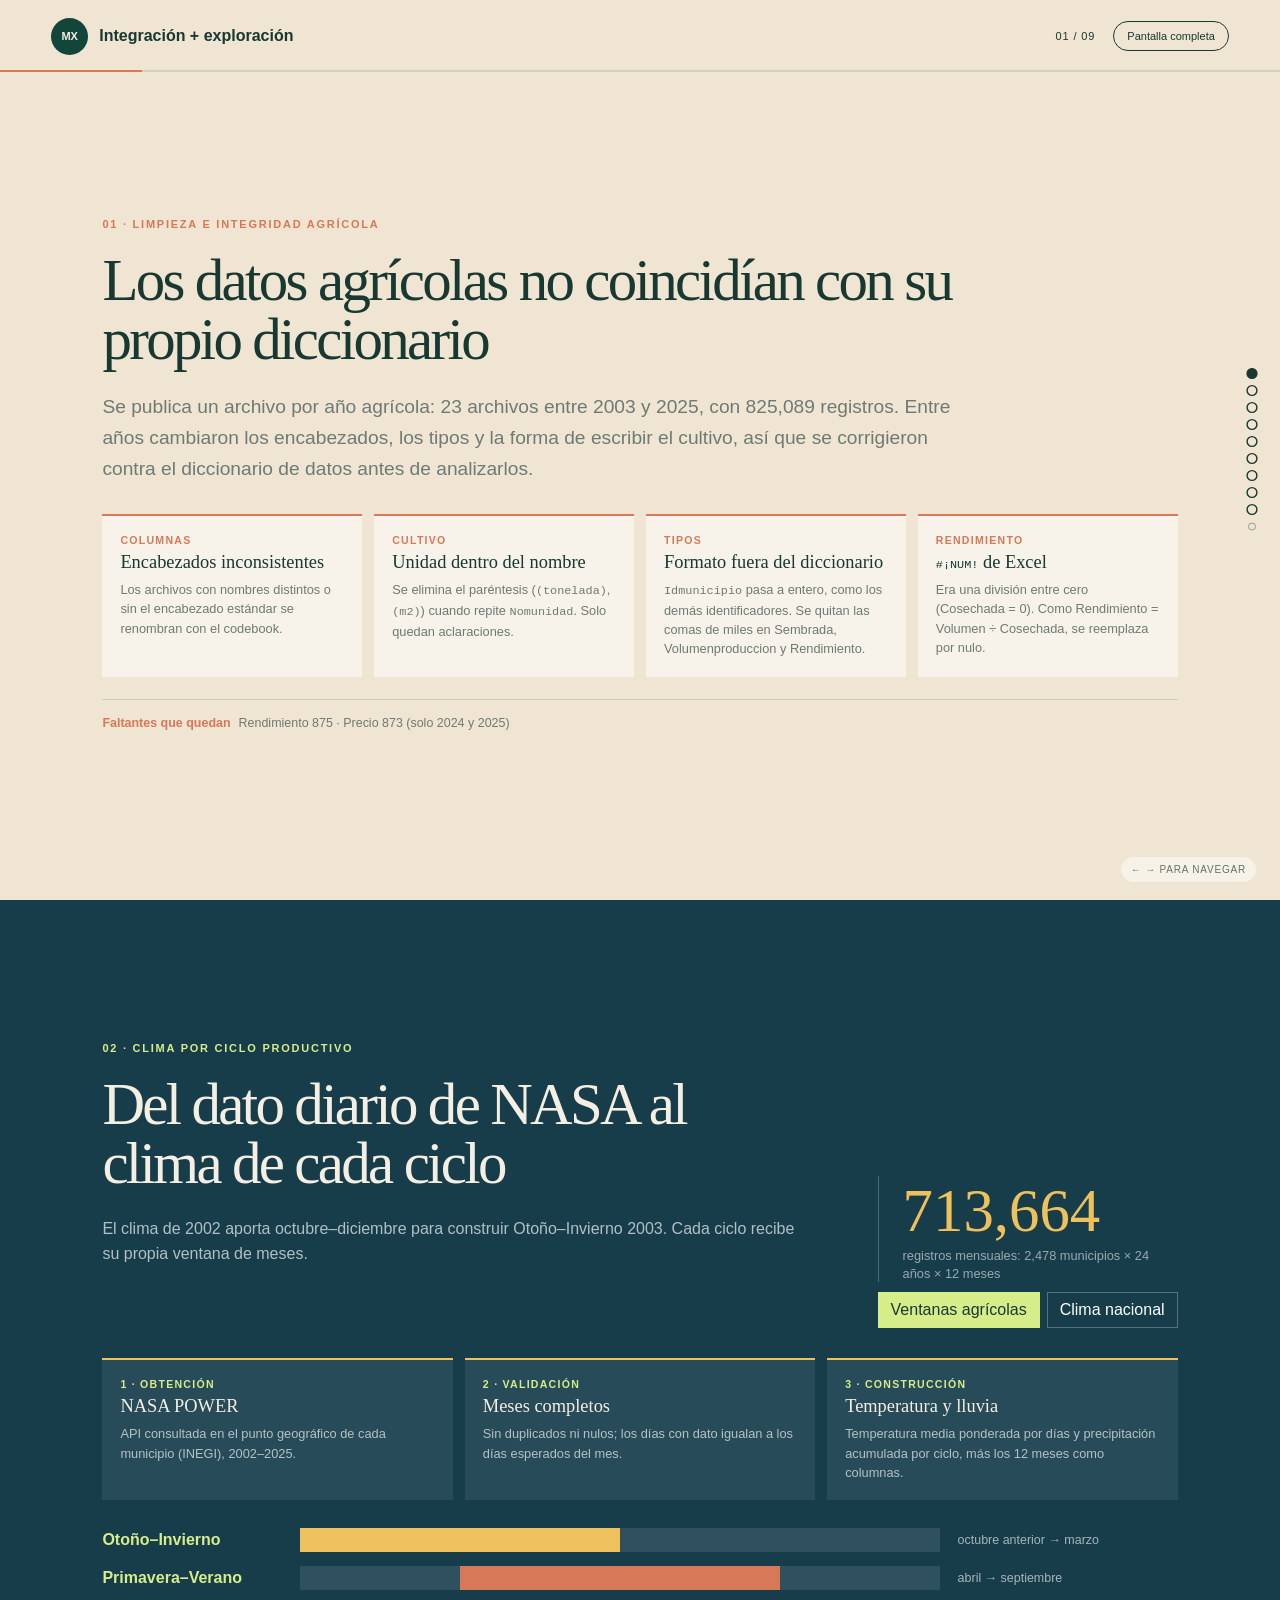
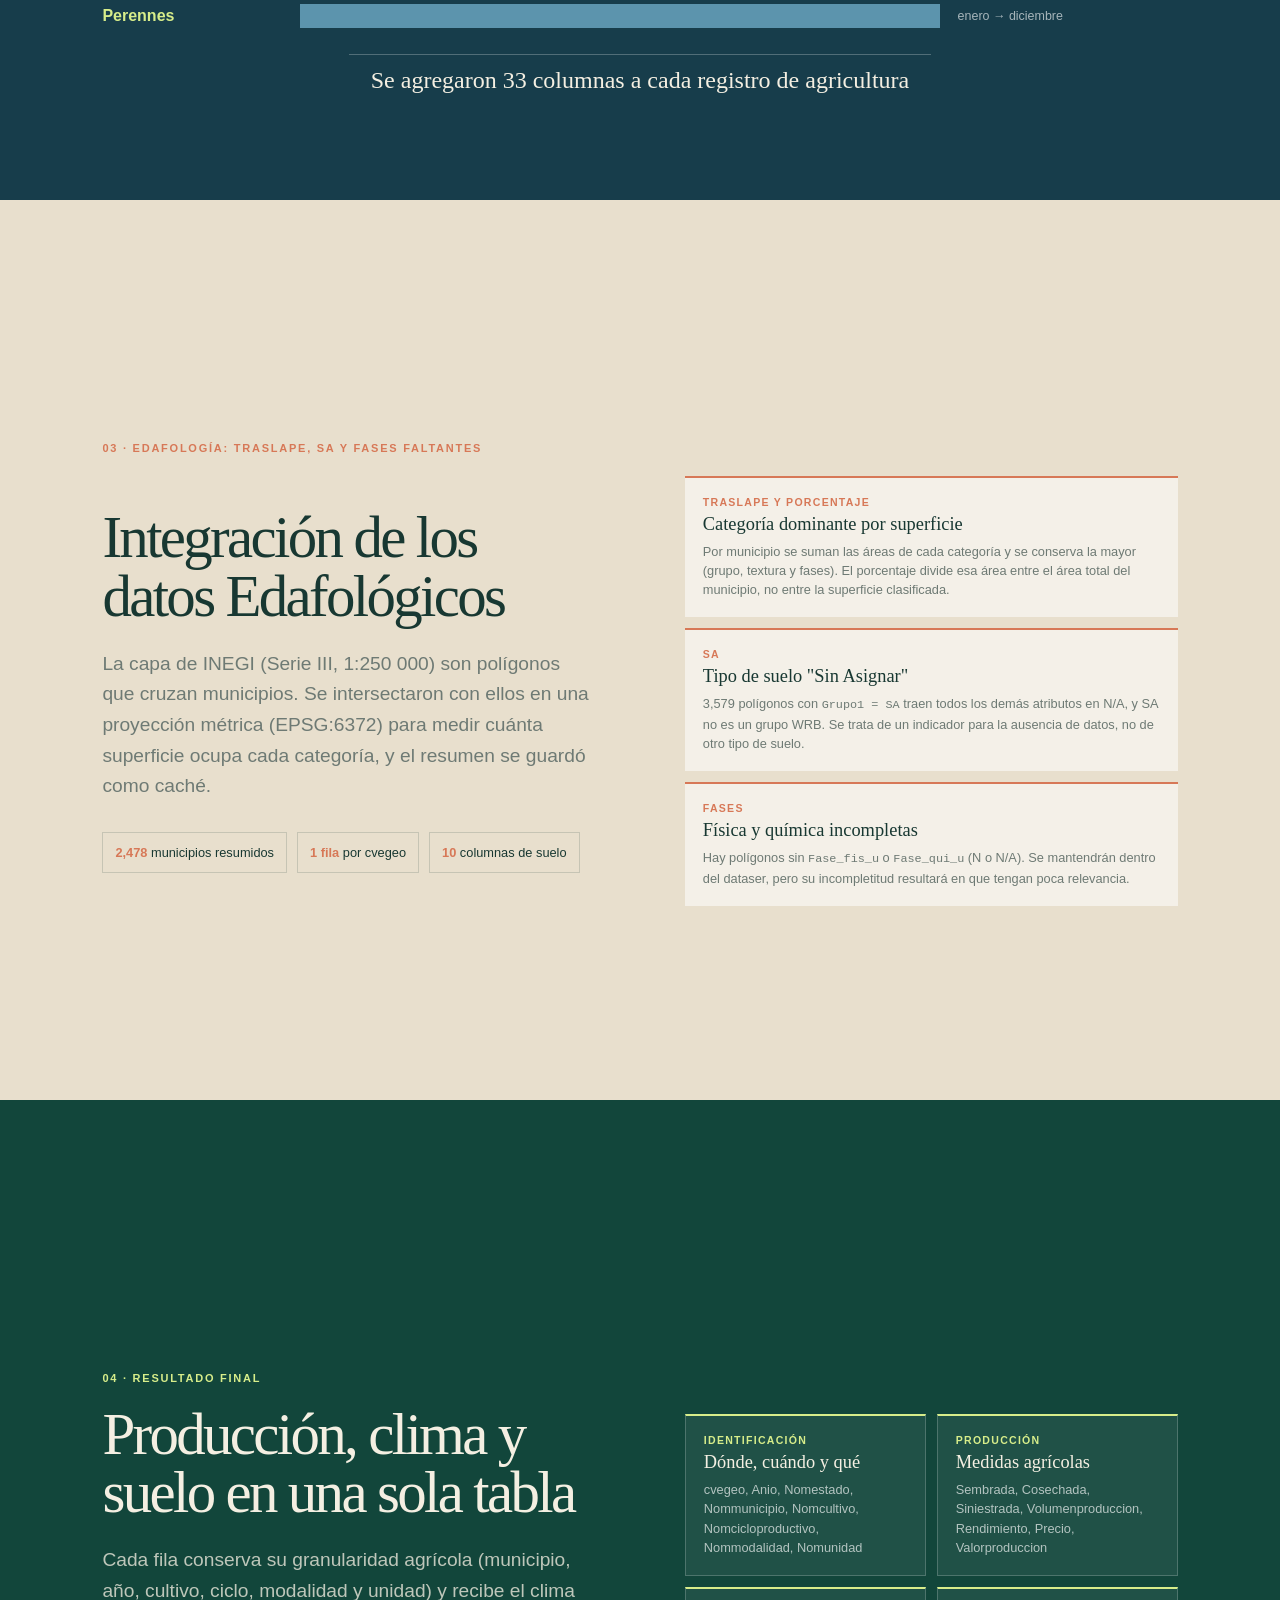
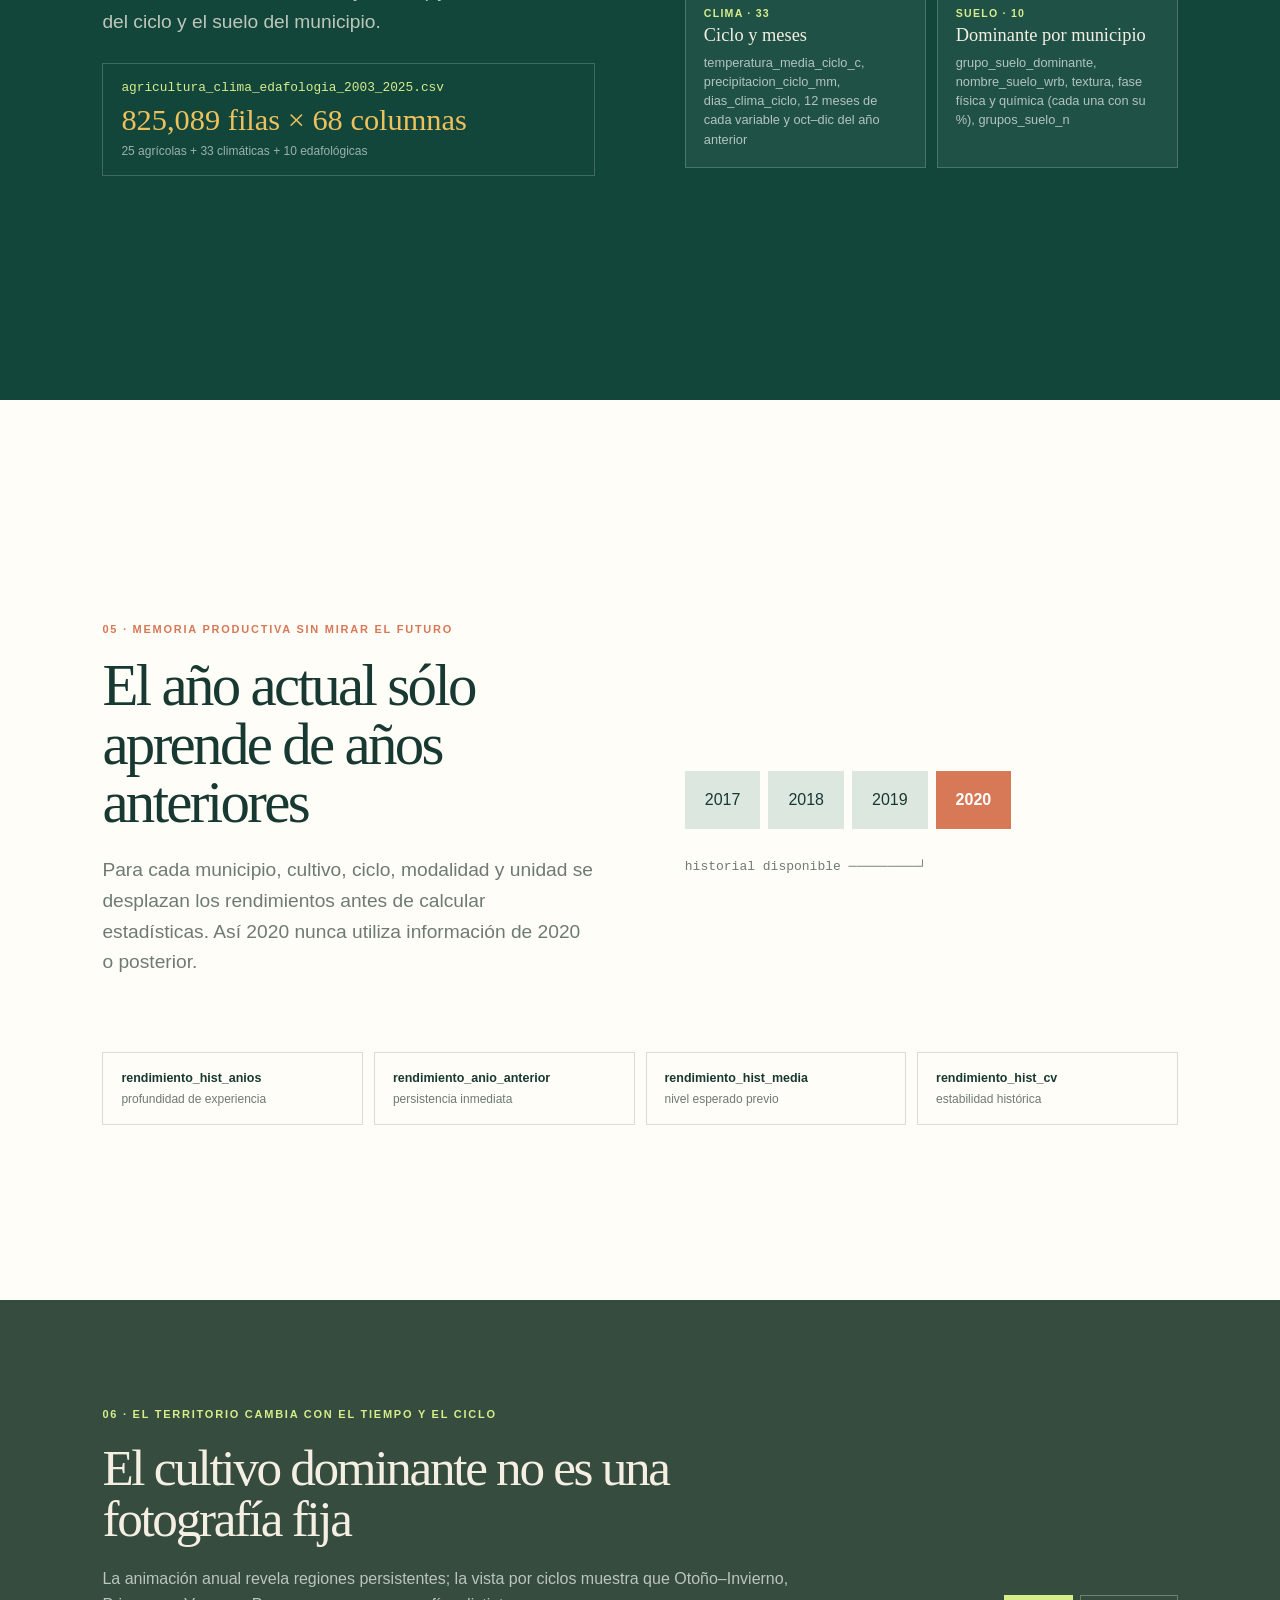
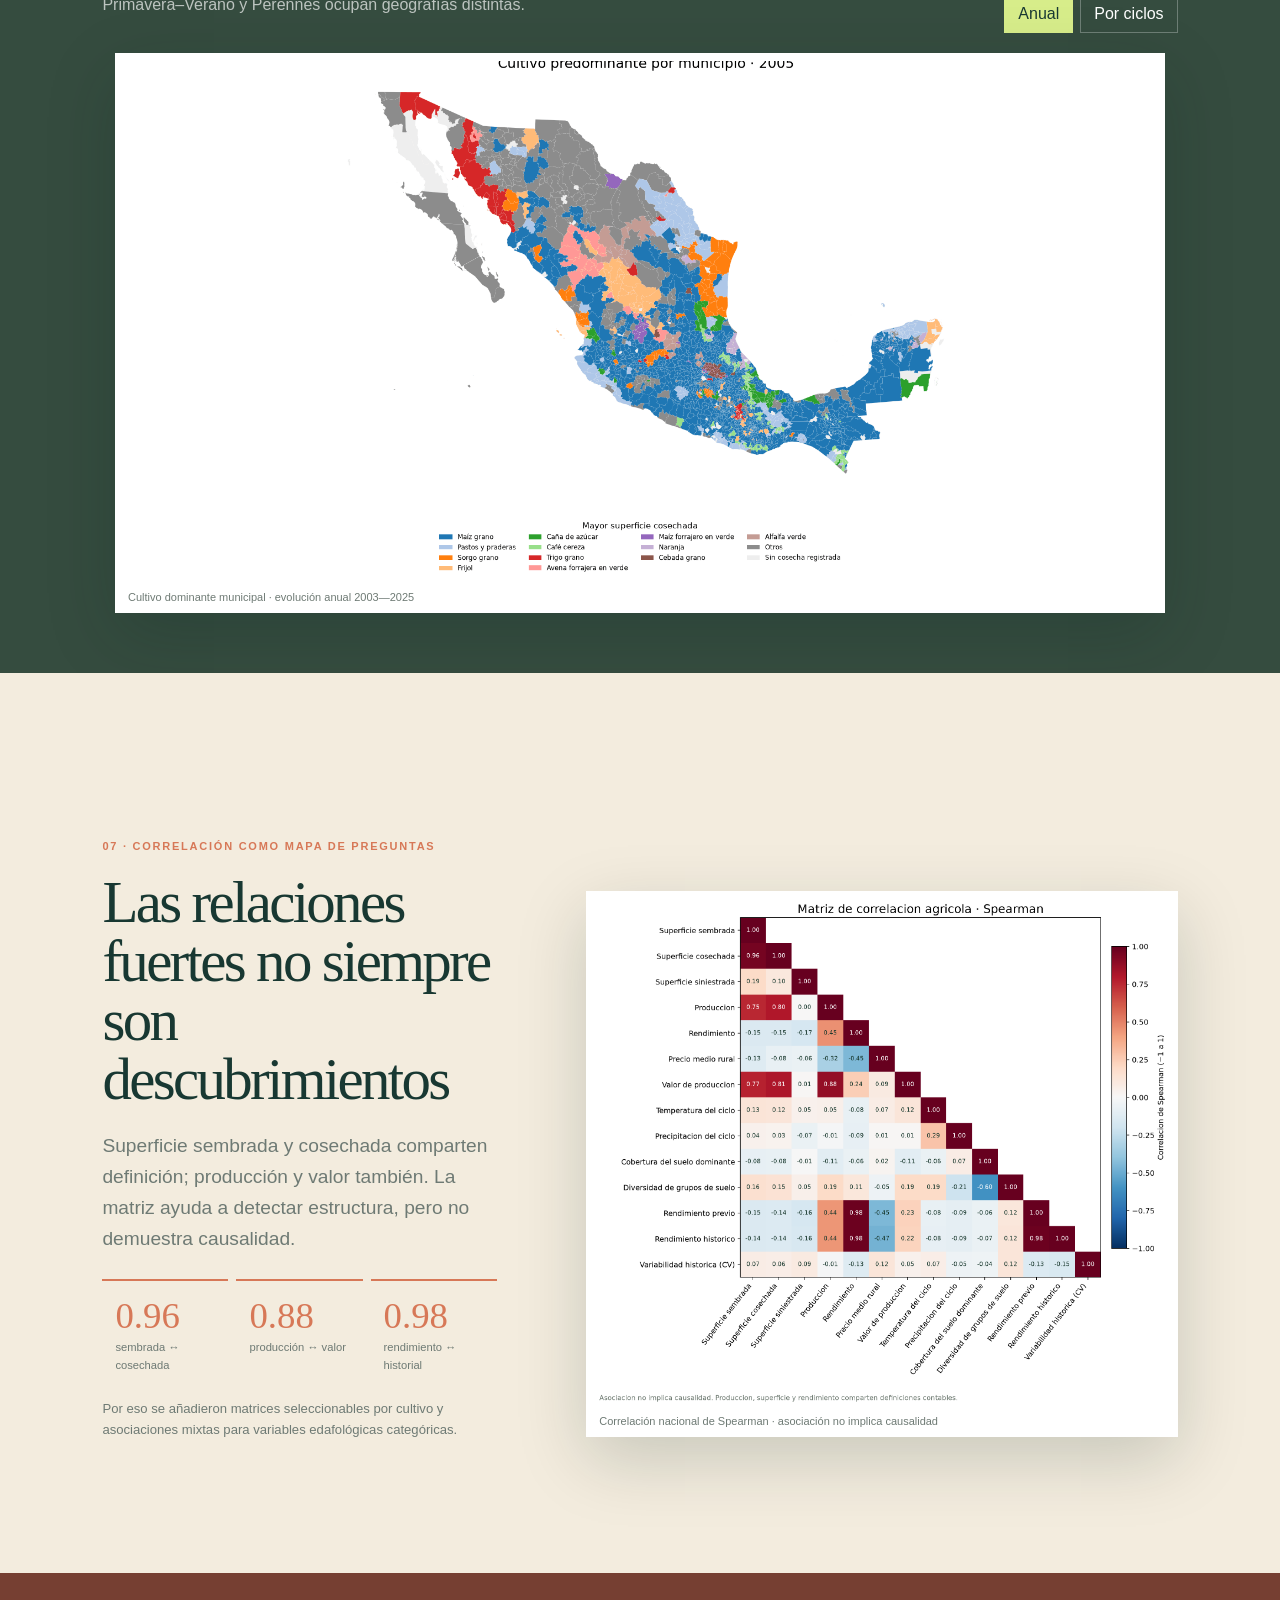
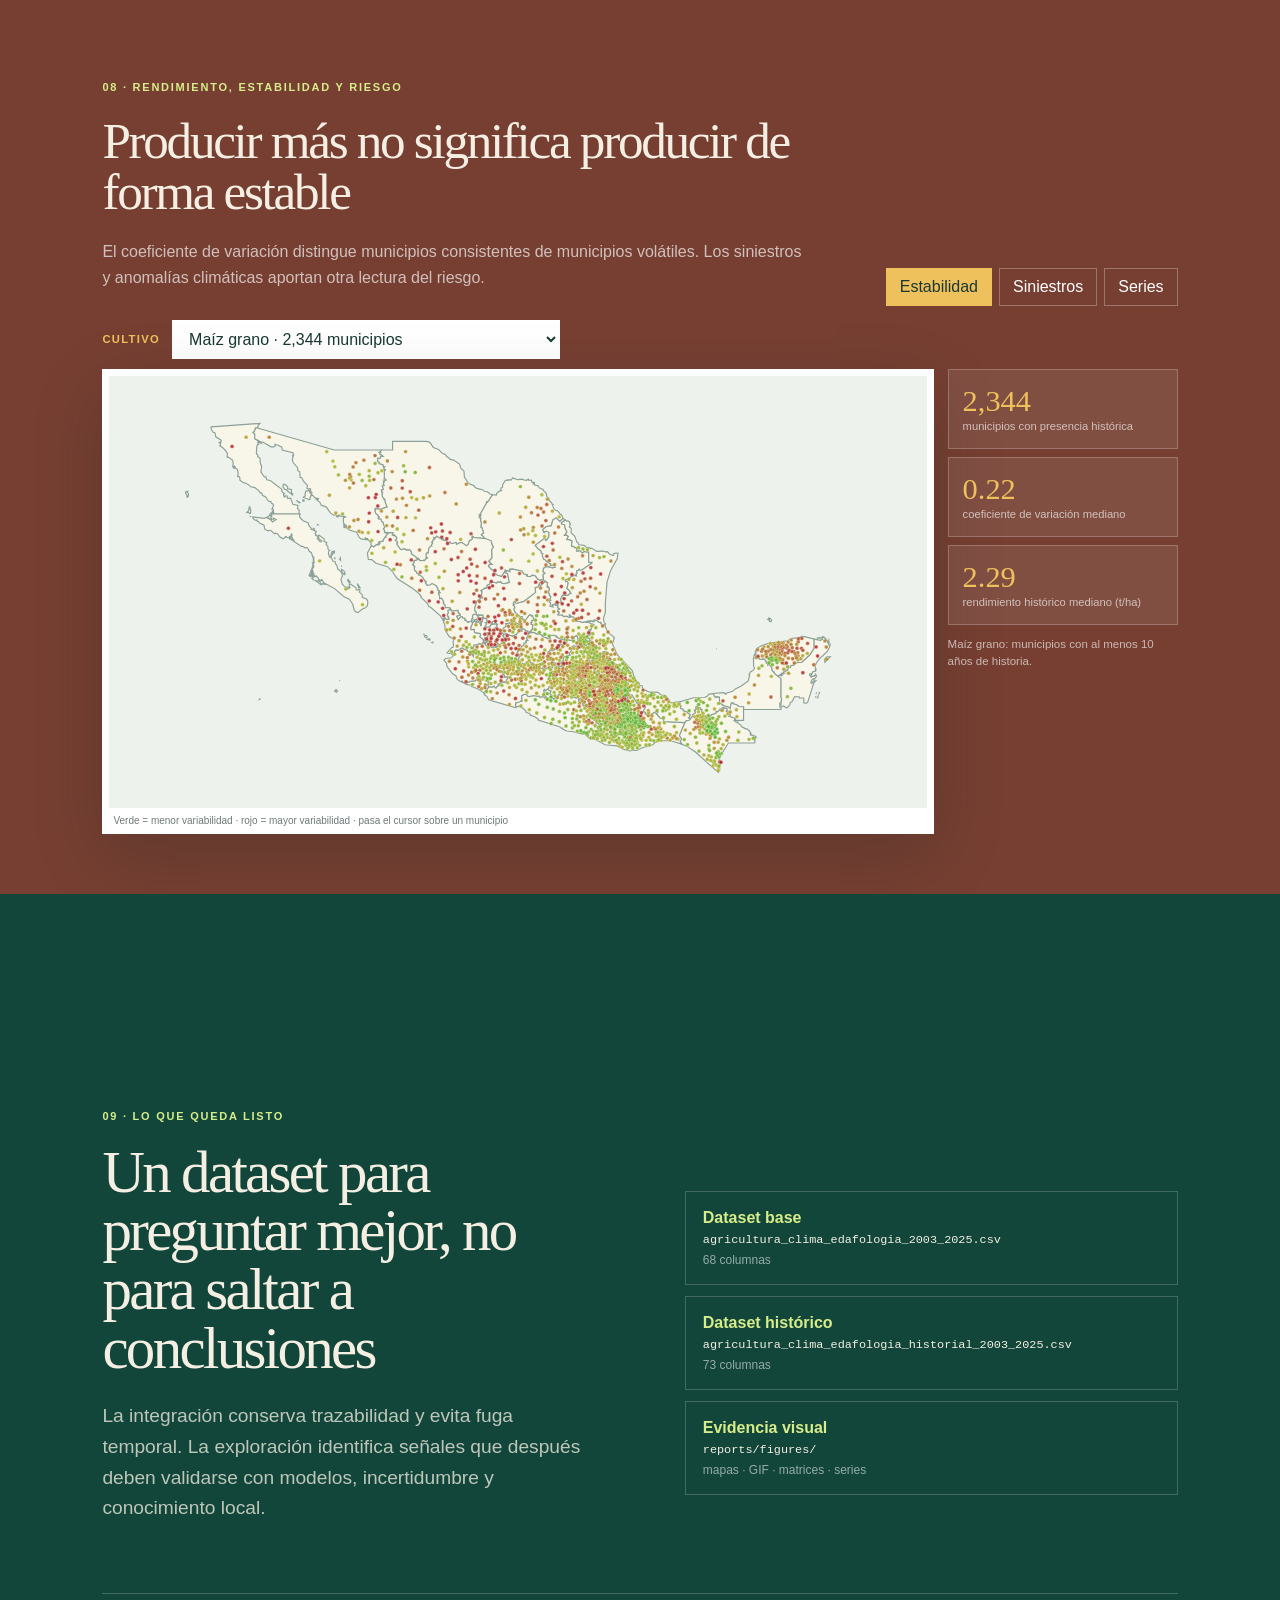
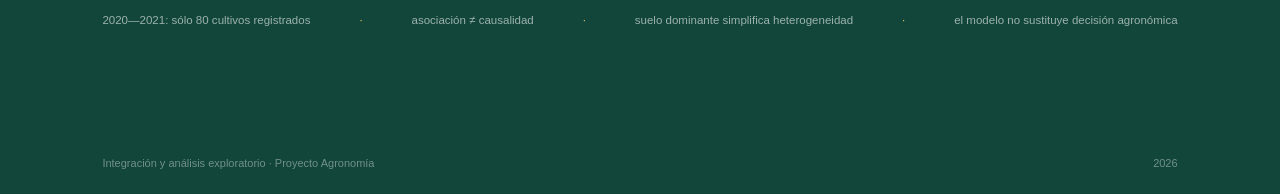
==== commit 31554571: "cambios" ====
--- a/reports/integracion_analisis/index.html
+++ b/reports/integracion_analisis/index.html
@@ -34,6 +34,8 @@
     <section id="clima" class="slide climate-slide">
       <div class="section-number light">02 · Clima por ciclo productivo</div>
       <div class="climate-heading"><div><h2>Del dato diario de NASA al clima de cada ciclo</h2><p>El clima de 2002 aporta octubre–diciembre para construir Otoño–Invierno 2003. Cada ciclo recibe su propia ventana de meses.</p></div><div class="climate-kpi"><strong>713,664</strong><span>registros mensuales: 2,478 municipios × 24 años × 12 meses</span></div></div>
+      <div class="climate-view-tabs"><button class="active" data-climate-view="method">Ventanas agrícolas</button><button data-climate-view="animation">Clima nacional</button></div>
+      <div id="climate-method" class="climate-panel active">
       <div class="flow">
         <article><small>1 · Obtención</small><b>NASA POWER</b><span>API consultada en el punto geográfico de cada municipio (INEGI), 2002–2025.</span></article>
         <article><small>2 · Validación</small><b>Meses completos</b><span>Sin duplicados ni nulos; los días con dato igualan a los días esperados del mes.</span></article>
@@ -45,6 +47,10 @@
         <article><b>Perennes</b><div><i class="active perennial" style="--start:0;--width:100%"></i></div><span>enero → diciembre</span></article>
       </div>
 <div class="merge-strip"><article><b>Se agregaron 33 columnas a cada registro de agricultura</b></article></div>
+      </div>
+      <div id="climate-animation" class="climate-panel">
+        <figure class="climate-gif-frame"><img src="../figures/clima_mensual_mexico_2003_2025.gif" alt="Animación mensual de temperatura y precipitación municipal de México entre 2003 y 2025"><figcaption>Temperatura media y precipitación mensual municipal · NASA POWER · 2003—2025</figcaption></figure>
+      </div>
     </section>
 
     <section id="suelo" class="slide soil-slide">
--- a/reports/integracion_analisis/styles.css
+++ b/reports/integracion_analisis/styles.css
@@ -17,3 +17,5 @@
 @media(max-width:900px){.fix-grid,.flow,.attr-grid{grid-template-columns:1fr}.fix-foot,.merge-strip{flex-wrap:wrap}}
 .evidence-panel{display:none}.evidence-panel.active{display:block}.stability-control{display:flex;align-items:center;gap:12px;margin:14px auto 10px;width:min(1100px,100%)}.stability-control label{color:var(--gold);font-size:.7rem;font-weight:800;text-transform:uppercase;letter-spacing:.12em}.stability-control select{min-width:310px;max-width:520px;padding:9px 35px 9px 12px;border:1px solid rgba(255,255,255,.3);background:#fff;color:var(--ink);font:inherit}.interactive-stability-layout{display:grid;grid-template-columns:minmax(0,1fr) 230px;gap:14px;margin:0 auto;width:min(1100px,100%)}.stability-map-frame{margin:0;padding:7px;background:#fff;box-shadow:var(--shadow)}#stability-map{display:block;width:100%;height:min(48vh,500px);background:#edf2ec}#stability-map .mexico-state{fill:#f8f5e9;stroke:#8ba096;stroke-width:1.15;vector-effect:non-scaling-stroke}#stability-map circle{stroke:rgba(255,255,255,.75);stroke-width:.65}#stability-map circle:hover{r:6;stroke:var(--ink);stroke-width:1.2}.stability-map-frame figcaption{padding:7px 4px 1px;color:var(--muted);font-size:10px}.stability-stats{display:grid;align-content:start;gap:8px}.stability-stats article{padding:14px;border:1px solid rgba(255,255,255,.22);background:rgba(255,255,255,.08)}.stability-stats strong{display:block;color:var(--gold);font:500 1.9rem Georgia}.stability-stats span{display:block;color:rgba(255,255,255,.65);font-size:.7rem;line-height:1.35}.stability-stats p{margin:3px 0 0;color:rgba(255,255,255,.63);font-size:.72rem;line-height:1.45}
 @media(max-width:900px){.interactive-stability-layout{grid-template-columns:1fr}#stability-map{height:430px}.stability-control{align-items:flex-start;flex-direction:column}.stability-control select{min-width:0;width:100%}}
+.climate-view-tabs{display:flex;justify-content:flex-end;gap:7px;margin-top:10px}.climate-view-tabs button{border:1px solid rgba(255,255,255,.28);background:transparent;color:#fff;padding:8px 12px;cursor:pointer}.climate-view-tabs button.active{border-color:var(--lime);background:var(--lime);color:var(--ink)}.climate-panel{display:none}.climate-panel.active{display:block}.climate-gif-frame{margin:14px auto 0;padding:8px;width:min(1100px,100%);background:#fff;box-shadow:var(--shadow)}.climate-gif-frame img{display:block;width:100%;height:min(62vh,650px);object-fit:contain}.climate-gif-frame figcaption{padding:8px 5px 2px;color:var(--muted);font-size:10px}
+@media(max-width:900px){.climate-view-tabs{justify-content:flex-start}.climate-gif-frame img{height:auto}}
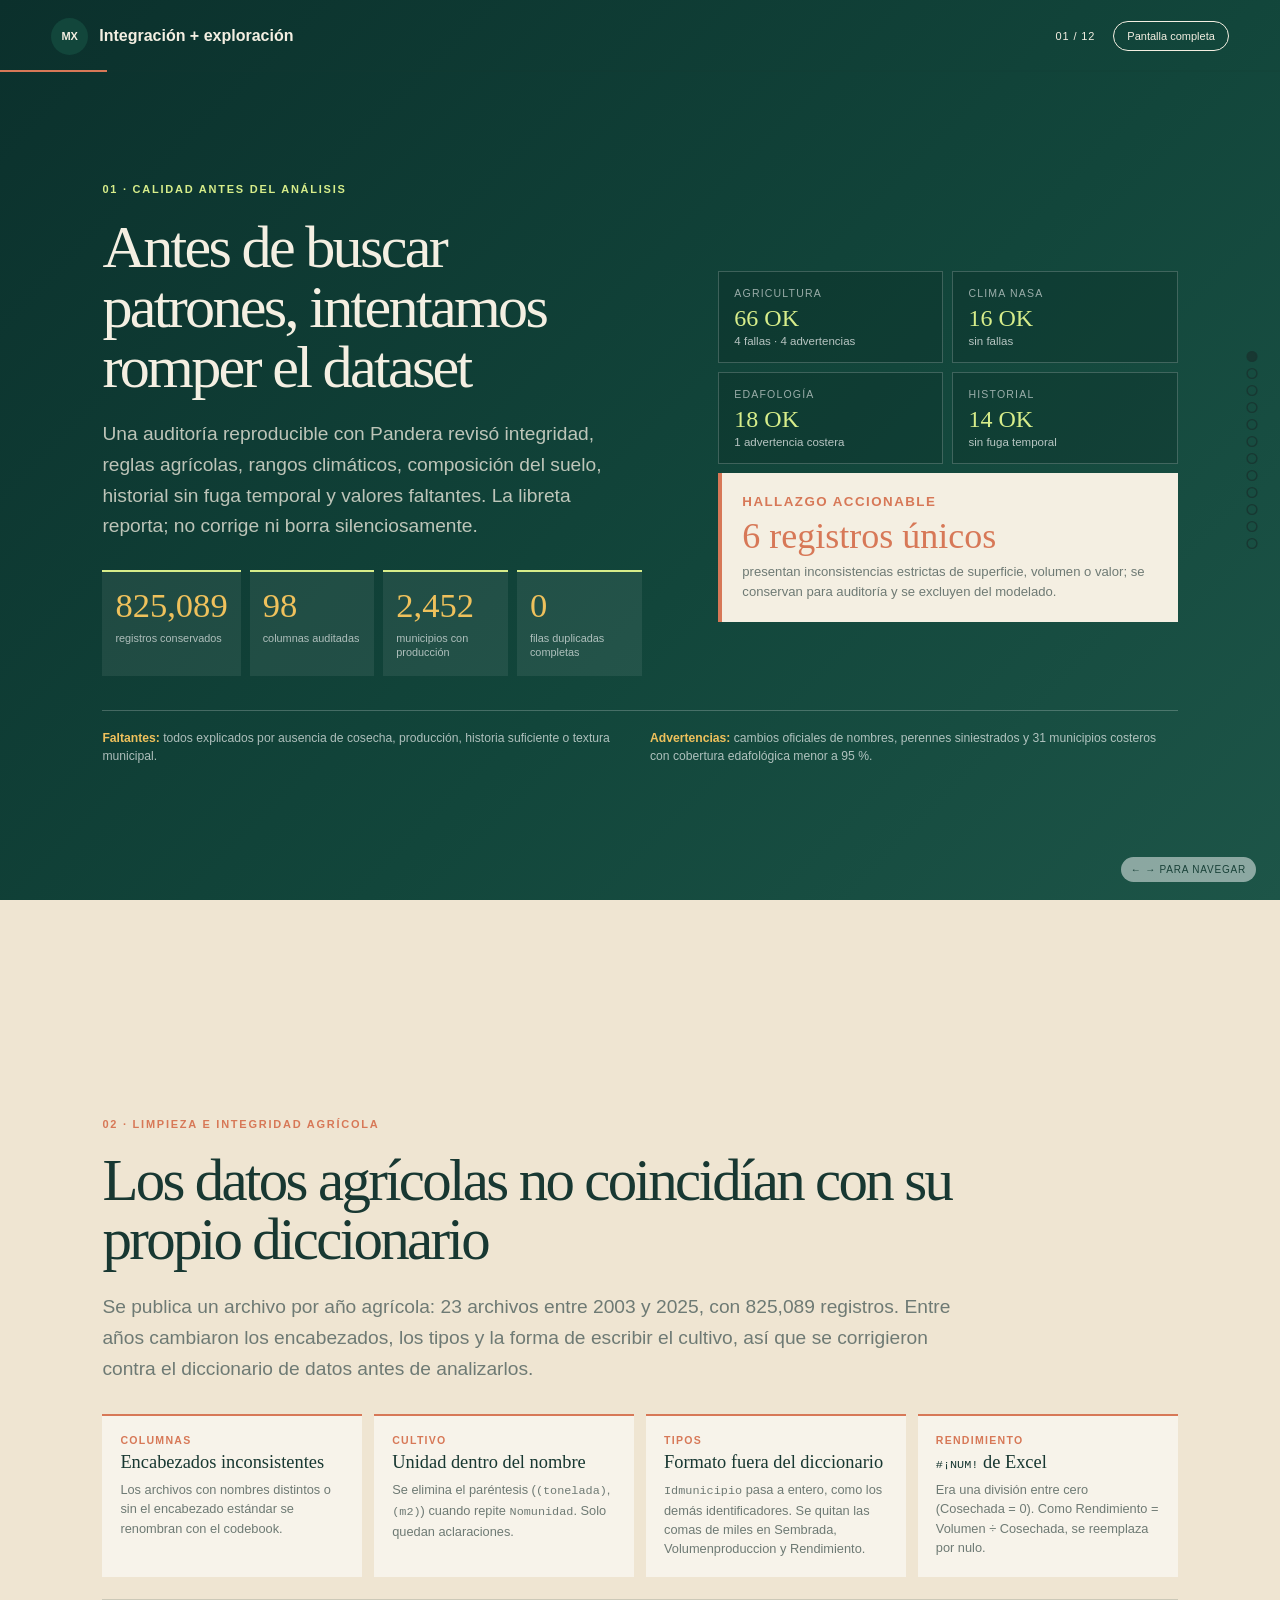
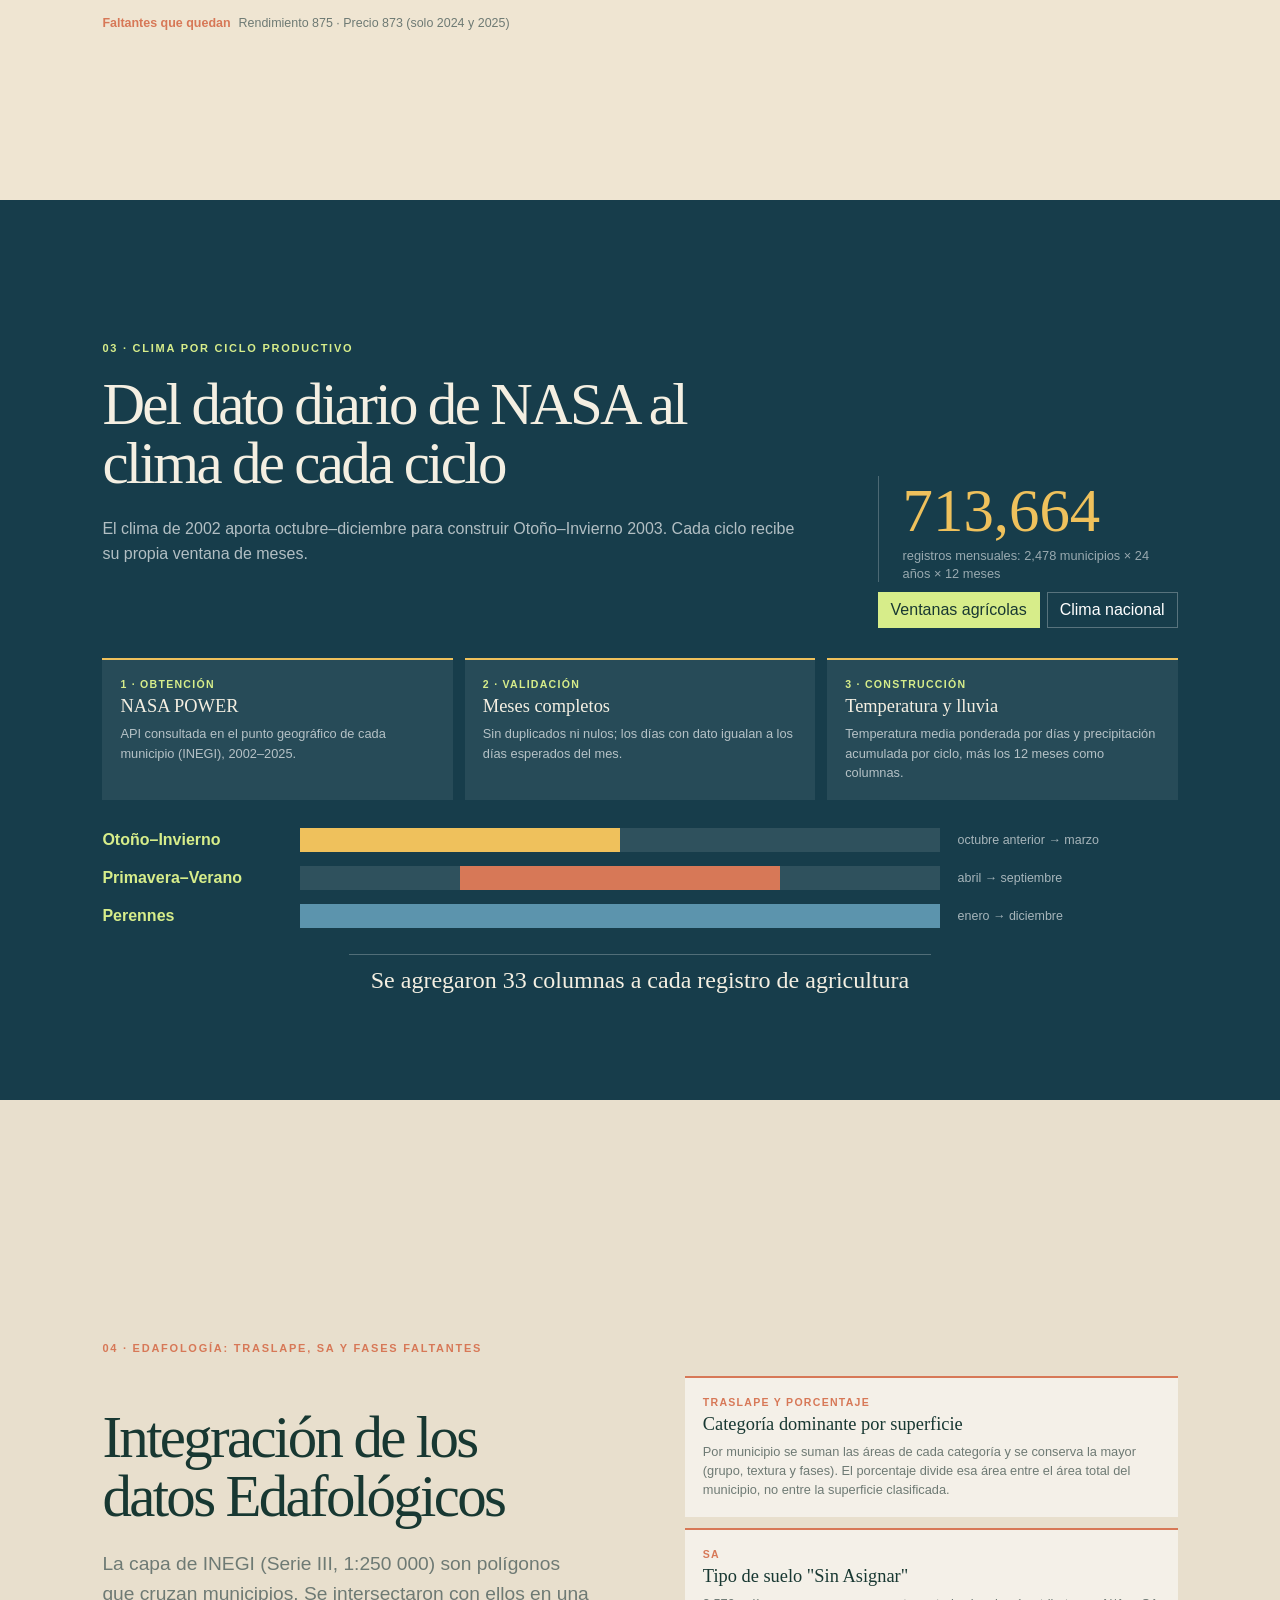
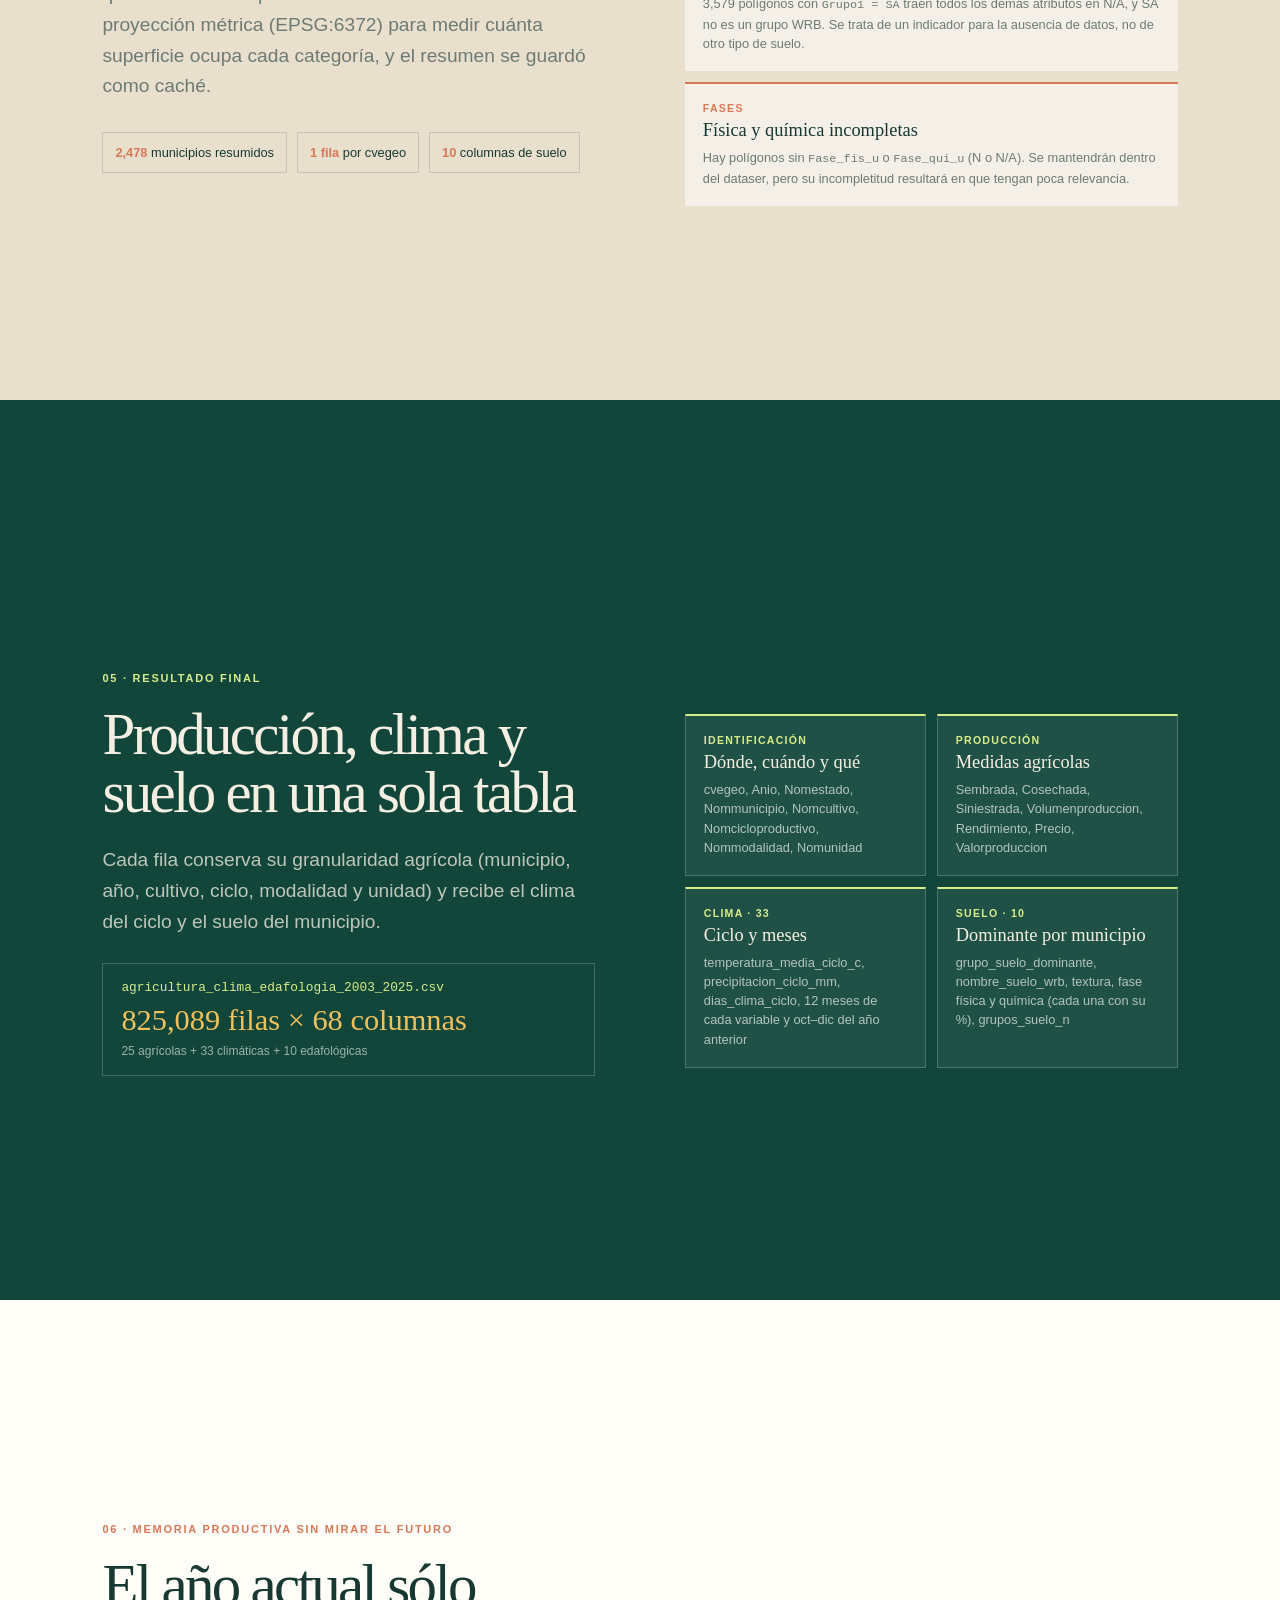
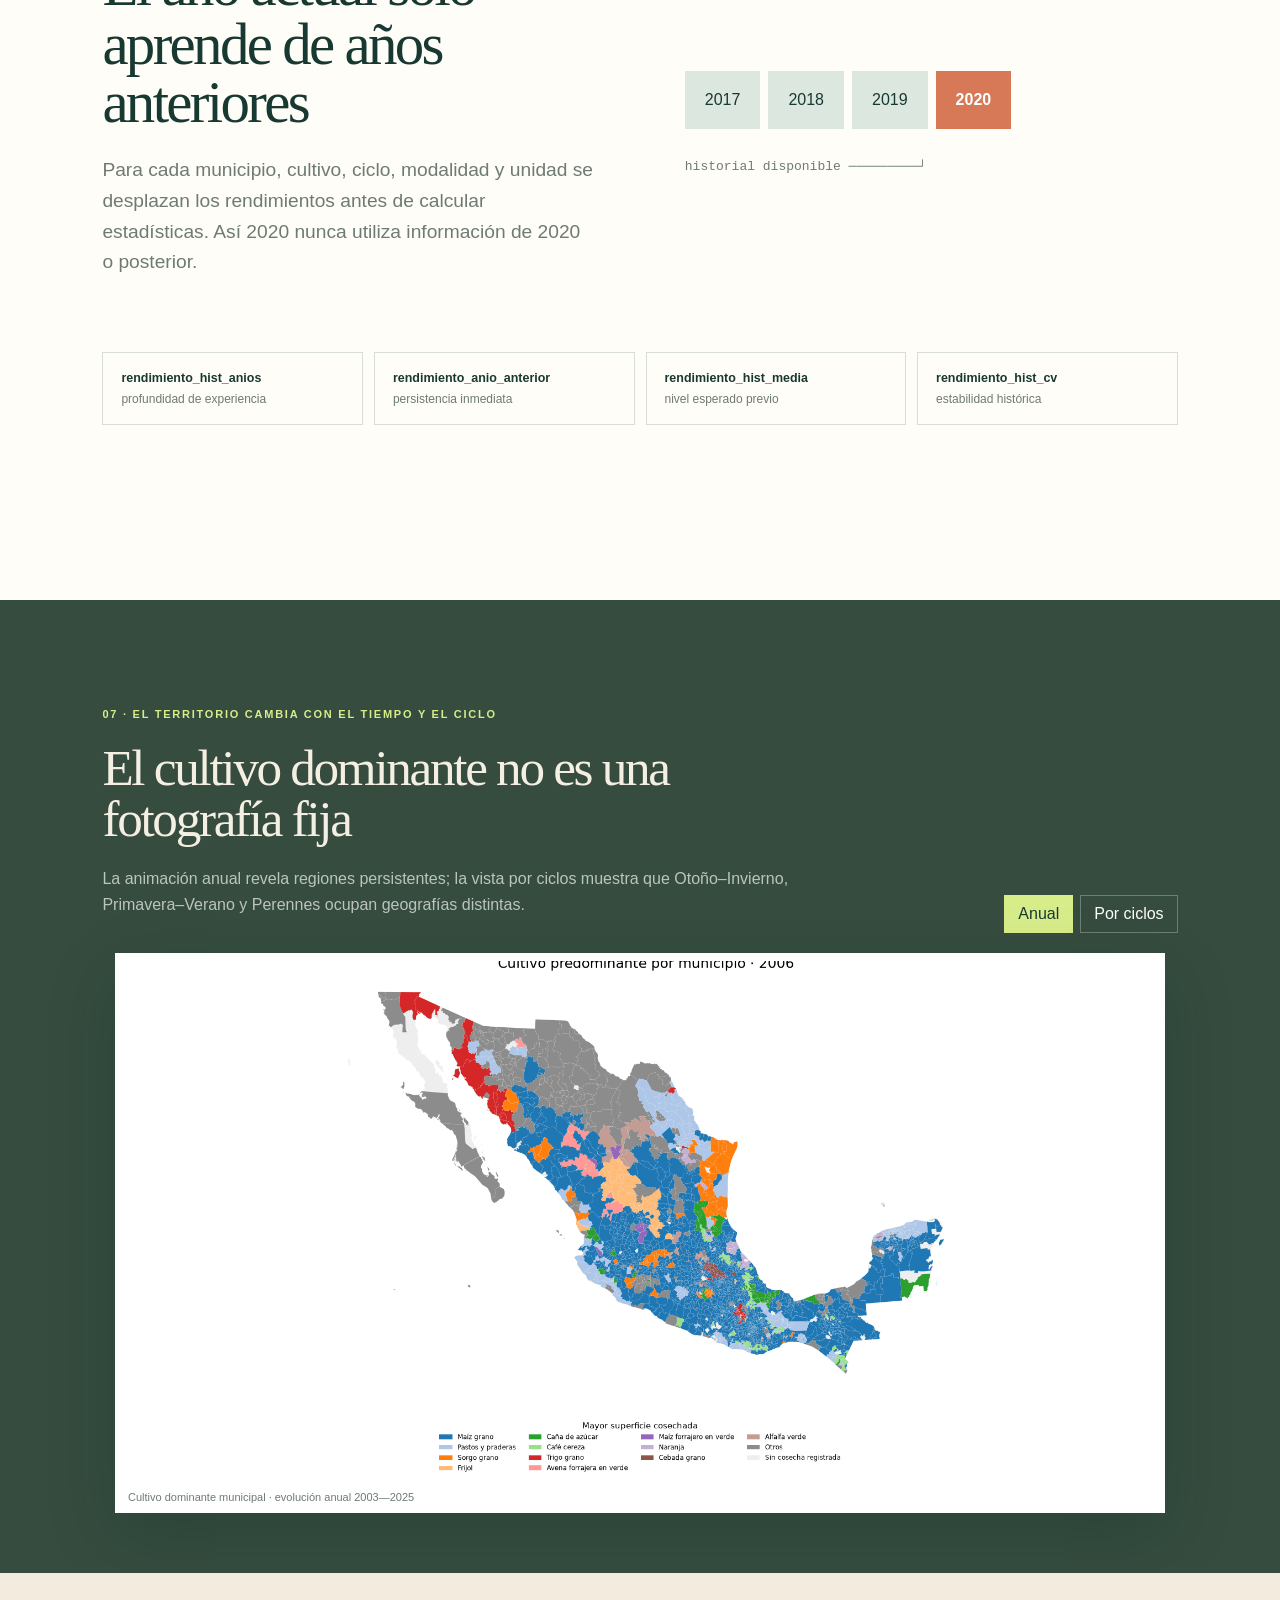
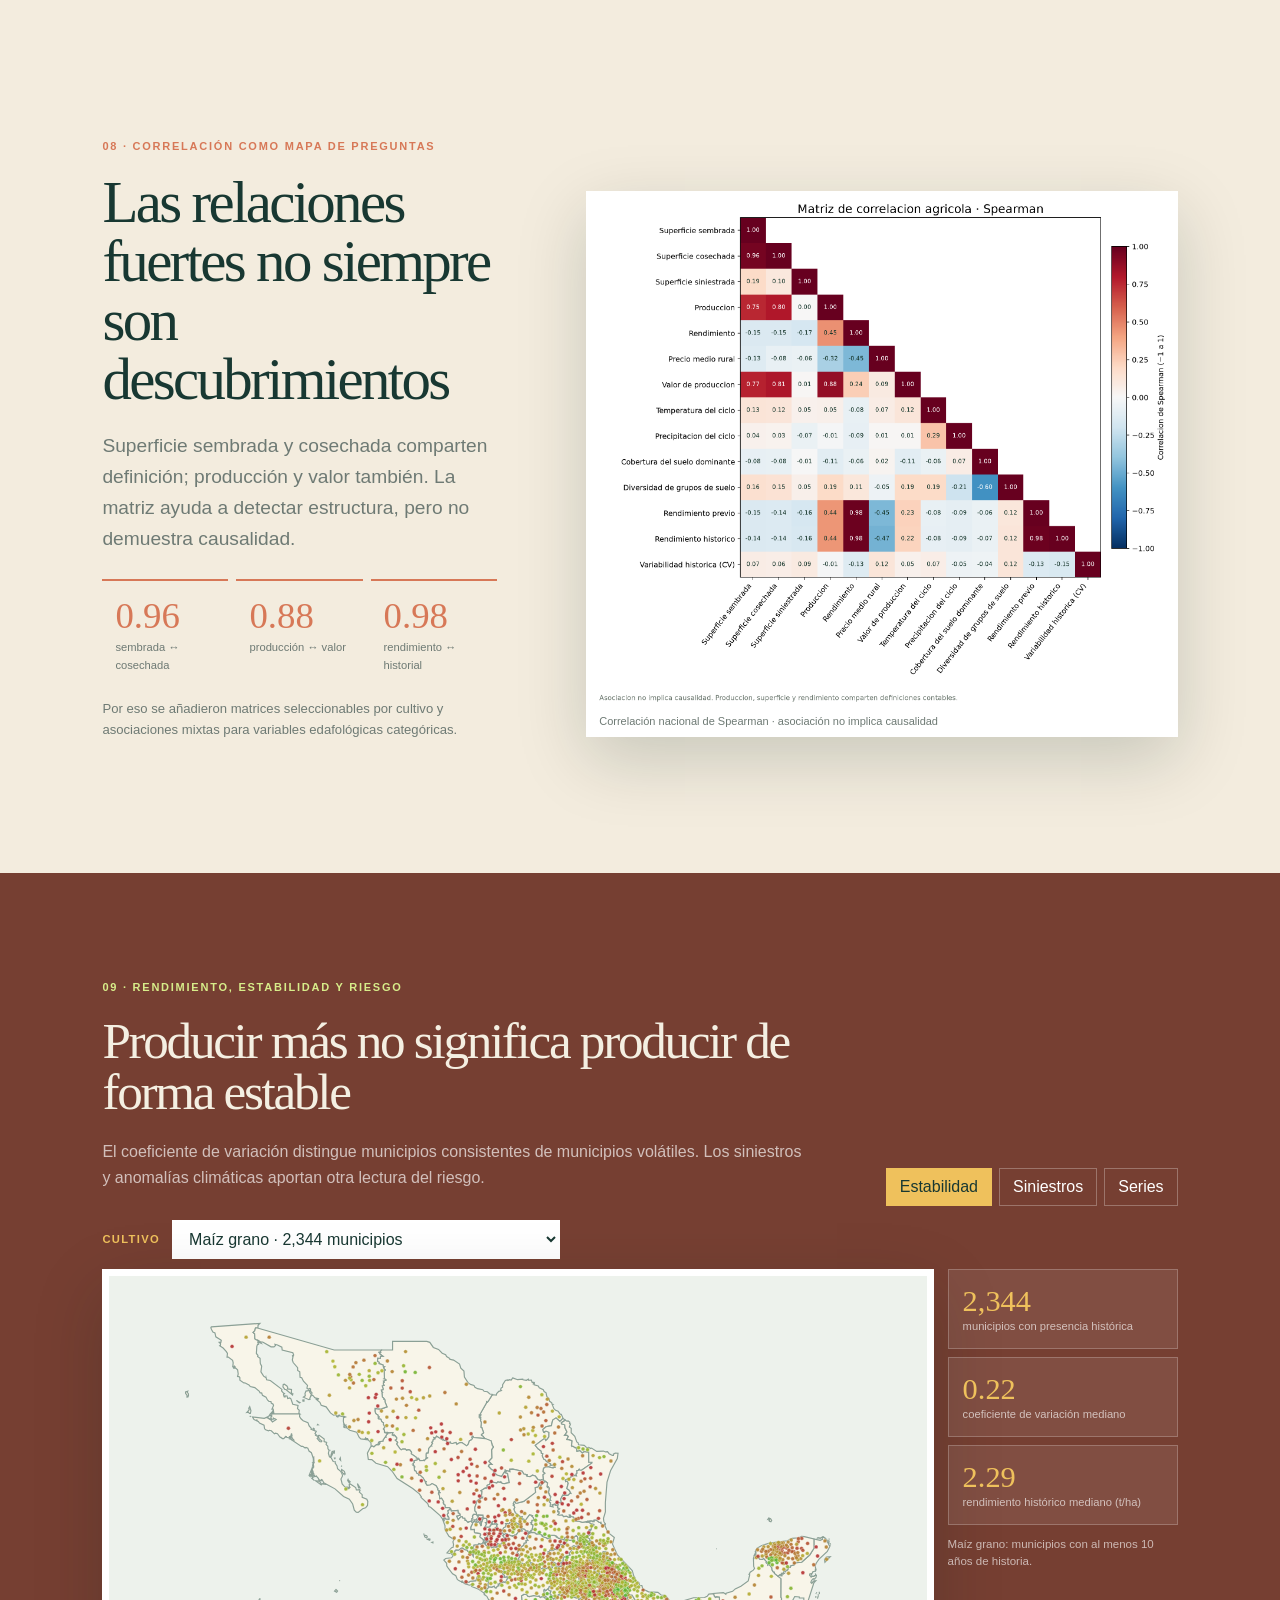
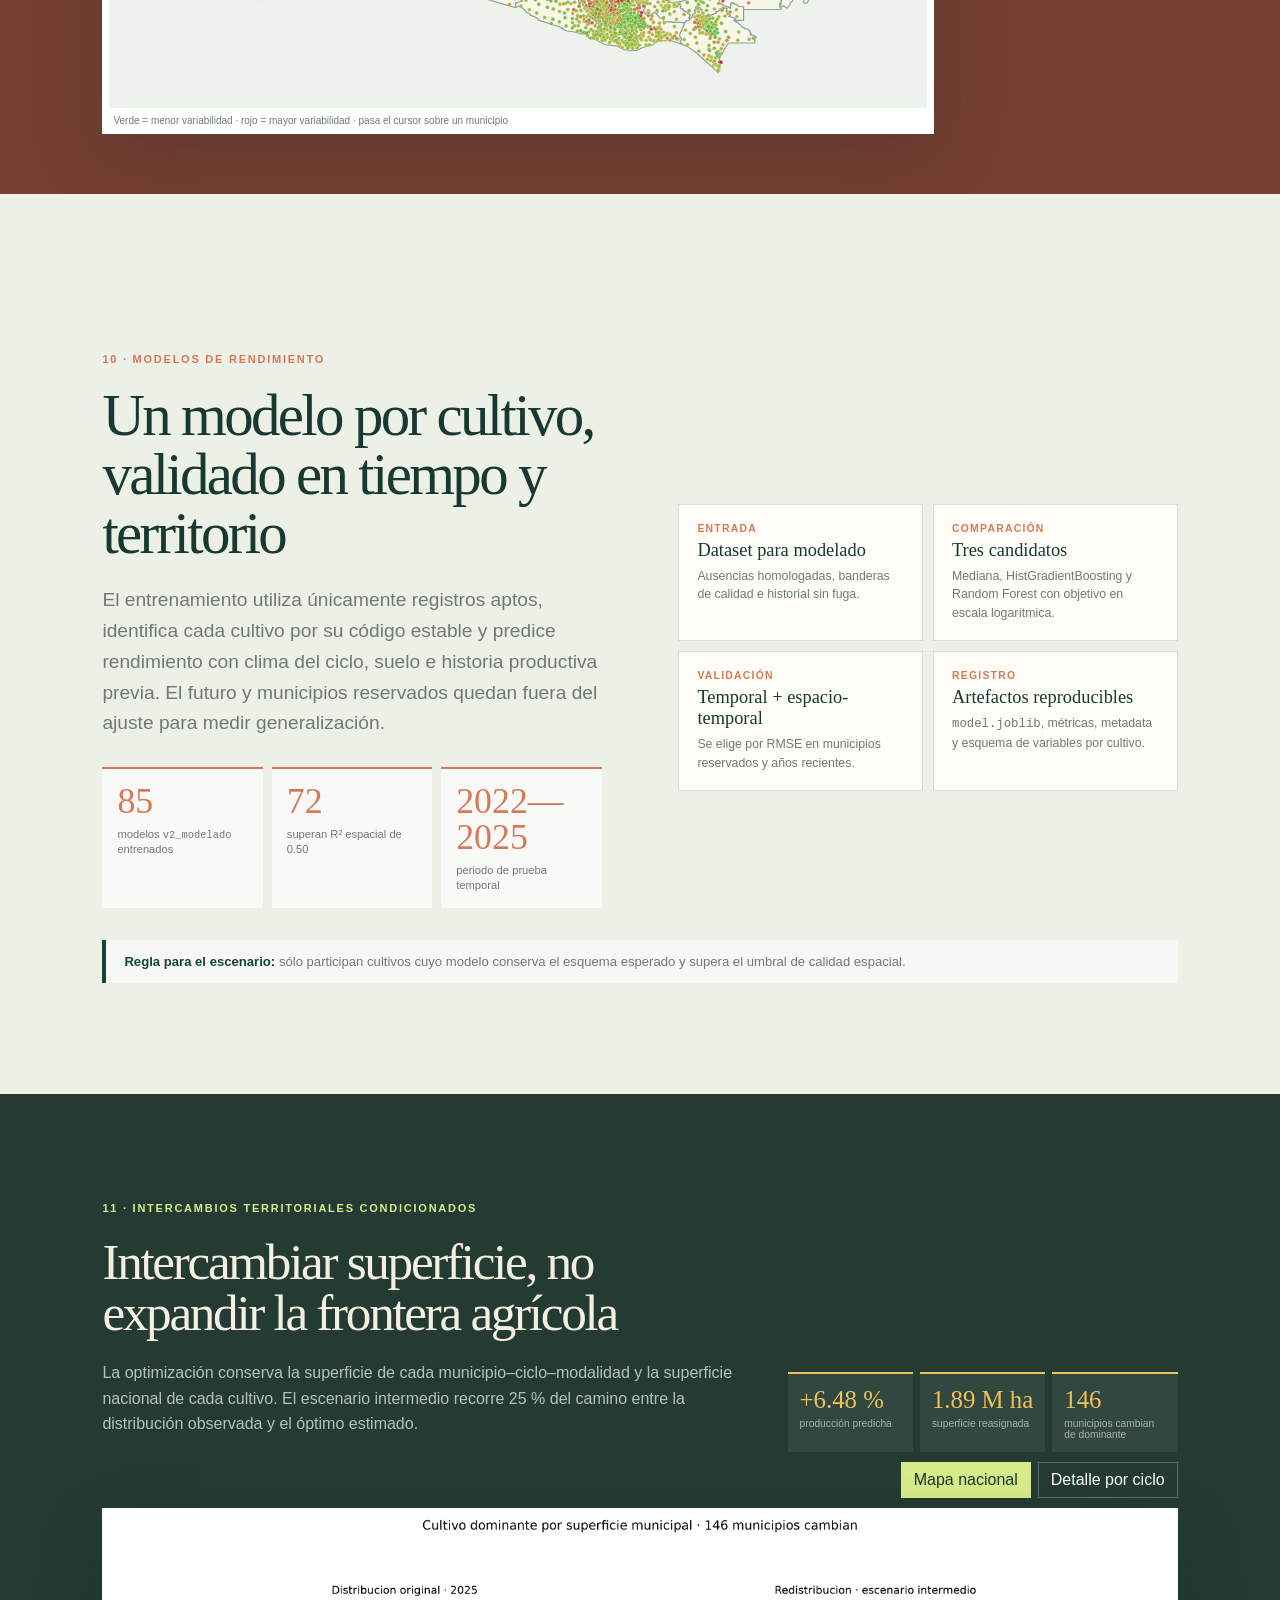
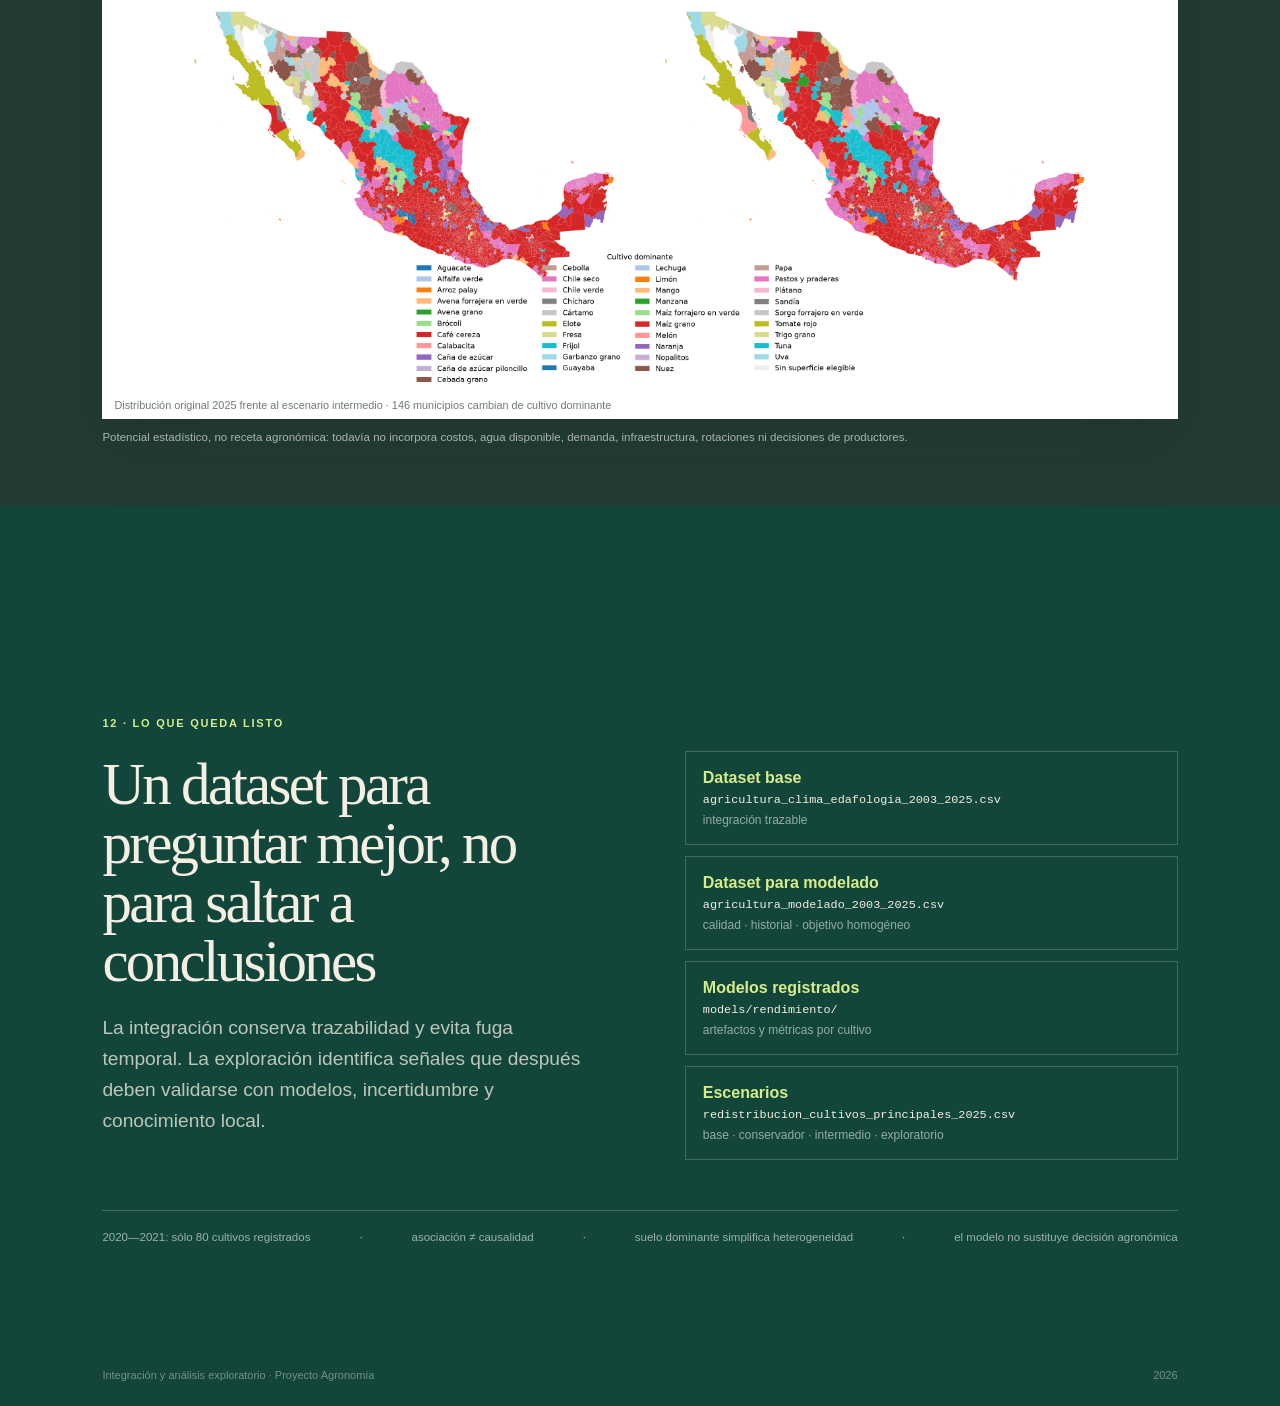
==== commit 6b349d36: "actualizacion presentacion index.html" ====
--- a/reports/integracion_analisis/index.html
+++ b/reports/integracion_analisis/index.html
@@ -9,17 +9,48 @@
 </head>
 <body>
   <header class="chrome">
-    <a class="brand" href="#agricultura"><span class="brand-mark">MX</span><span>Integración + exploración</span></a>
-    <div class="chrome-actions"><span id="counter">01 / 10</span><button id="fullscreen" type="button">Pantalla completa</button></div>
+    <a class="brand" href="#calidad"><span class="brand-mark">MX</span><span>Integración + exploración</span></a>
+    <div class="chrome-actions"><span id="counter">01 / 12</span><button id="fullscreen" type="button">Pantalla completa</button></div>
     <div class="progress"><span id="progress-bar"></span></div>
   </header>
   <nav class="rail" aria-label="Secciones">
-    <a href="#agricultura" aria-label="Agricultura"></a><a href="#clima" aria-label="Clima"></a><a href="#suelo" aria-label="Suelo"></a><a href="#resultado" aria-label="Resultado final"></a><a href="#union" aria-label="Unión"></a><a href="#historial" aria-label="Historial"></a><a href="#territorio" aria-label="Territorio"></a><a href="#relaciones" aria-label="Relaciones"></a><a href="#estabilidad" aria-label="Estabilidad"></a><a href="#conclusion" aria-label="Conclusión"></a>
+    <a href="#calidad" aria-label="Calidad de datos"></a><a href="#agricultura" aria-label="Agricultura"></a><a href="#clima" aria-label="Clima"></a><a href="#suelo" aria-label="Suelo"></a><a href="#resultado" aria-label="Resultado final"></a><a href="#historial" aria-label="Historial"></a><a href="#territorio" aria-label="Territorio"></a><a href="#relaciones" aria-label="Relaciones"></a><a href="#estabilidad" aria-label="Estabilidad"></a><a href="#modelos" aria-label="Modelos"></a><a href="#redistribucion" aria-label="Redistribución"></a><a href="#conclusion" aria-label="Conclusión"></a>
   </nav>
 
   <main>
+    <section id="calidad" class="slide quality-slide">
+      <div class="section-number light">01 · Calidad antes del análisis</div>
+      <div class="quality-layout">
+        <div class="quality-intro">
+          <h2>Antes de buscar patrones, intentamos romper el dataset</h2>
+          <p class="lead">Una auditoría reproducible con Pandera revisó integridad, reglas agrícolas, rangos climáticos, composición del suelo, historial sin fuga temporal y valores faltantes. La libreta reporta; no corrige ni borra silenciosamente.</p>
+          <div class="quality-kpis">
+            <article><strong>825,089</strong><span>registros conservados</span></article>
+            <article><strong>98</strong><span>columnas auditadas</span></article>
+            <article><strong>2,452</strong><span>municipios con producción</span></article>
+            <article><strong>0</strong><span>filas duplicadas completas</span></article>
+          </div>
+        </div>
+        <div class="quality-audit">
+          <div class="quality-schema"><span>Agricultura</span><b>66 OK</b><i>4 fallas · 4 advertencias</i></div>
+          <div class="quality-schema"><span>Clima NASA</span><b>16 OK</b><i>sin fallas</i></div>
+          <div class="quality-schema"><span>Edafología</span><b>18 OK</b><i>1 advertencia costera</i></div>
+          <div class="quality-schema"><span>Historial</span><b>14 OK</b><i>sin fuga temporal</i></div>
+          <div class="quality-result">
+            <small>Hallazgo accionable</small>
+            <strong>6 registros únicos</strong>
+            <p>presentan inconsistencias estrictas de superficie, volumen o valor; se conservan para auditoría y se excluyen del modelado.</p>
+          </div>
+        </div>
+      </div>
+      <div class="quality-foot">
+        <span><b>Faltantes:</b> todos explicados por ausencia de cosecha, producción, historia suficiente o textura municipal.</span>
+        <span><b>Advertencias:</b> cambios oficiales de nombres, perennes siniestrados y 31 municipios costeros con cobertura edafológica menor a 95 %.</span>
+      </div>
+    </section>
+
     <section id="agricultura" class="slide agriculture-slide">
-      <div class="section-number">01 · Limpieza e integridad agrícola</div>
+      <div class="section-number">02 · Limpieza e integridad agrícola</div>
       <h2>Los datos agrícolas no coincidían con su propio diccionario</h2>
       <p class="lead dark">Se publica un archivo por año agrícola: 23 archivos entre 2003 y 2025, con 825,089 registros. Entre años cambiaron los encabezados, los tipos y la forma de escribir el cultivo, así que se corrigieron contra el diccionario de datos antes de analizarlos.</p>
       <div class="fix-grid">
@@ -32,7 +63,7 @@
     </section>
 
     <section id="clima" class="slide climate-slide">
-      <div class="section-number light">02 · Clima por ciclo productivo</div>
+      <div class="section-number light">03 · Clima por ciclo productivo</div>
       <div class="climate-heading"><div><h2>Del dato diario de NASA al clima de cada ciclo</h2><p>El clima de 2002 aporta octubre–diciembre para construir Otoño–Invierno 2003. Cada ciclo recibe su propia ventana de meses.</p></div><div class="climate-kpi"><strong>713,664</strong><span>registros mensuales: 2,478 municipios × 24 años × 12 meses</span></div></div>
       <div class="climate-view-tabs"><button class="active" data-climate-view="method">Ventanas agrícolas</button><button data-climate-view="animation">Clima nacional</button></div>
       <div id="climate-method" class="climate-panel active">
@@ -54,7 +85,7 @@
     </section>
 
     <section id="suelo" class="slide soil-slide">
-      <div class="section-number">03 · Edafología: traslape, SA y fases faltantes</div>
+      <div class="section-number">04 · Edafología: traslape, SA y fases faltantes</div>
       <div class="soil-layout">
         <div><h2>Integración de los datos Edafológicos</h2><p class="lead dark">La capa de INEGI (Serie III, 1:250 000) son polígonos que cruzan municipios. Se intersectaron con ellos en una proyección métrica (EPSG:6372) para medir cuánta superficie ocupa cada categoría, y el resumen se guardó como caché.</p><div class="soil-facts"><span><b>2,478</b> municipios resumidos</span><span><b>1 fila</b> por cvegeo</span><span><b>10</b> columnas de suelo</span></div></div>
         <div class="soil-notes">
@@ -66,7 +97,7 @@
     </section>
 
     <section id="resultado" class="slide final">
-      <div class="section-number light">04 · Resultado final</div>
+      <div class="section-number light">05 · Resultado final</div>
       <div class="final-grid">
         <div><h2>Producción, clima y suelo en una sola tabla</h2><p class="lead">Cada fila conserva su granularidad agrícola (municipio, año, cultivo, ciclo, modalidad y unidad) y recibe el clima del ciclo y el suelo del municipio.</p>
           <div class="file-card"><code>agricultura_clima_edafologia_2003_2025.csv</code><strong>825,089 filas × 68 columnas</strong><span>25 agrícolas + 33 climáticas + 10 edafológicas</span></div></div>
@@ -80,7 +111,7 @@
     </section>
 
     <section id="historial" class="slide history-slide">
-      <div class="section-number">05 · Memoria productiva sin mirar el futuro</div>
+      <div class="section-number">06 · Memoria productiva sin mirar el futuro</div>
       <div class="history-grid">
         <div><h2>El año actual sólo aprende de años anteriores</h2><p class="lead dark">Para cada municipio, cultivo, ciclo, modalidad y unidad se desplazan los rendimientos antes de calcular estadísticas. Así 2020 nunca utiliza información de 2020 o posterior.</p></div>
         <div class="history-track"><span>2017</span><span>2018</span><span>2019</span><strong>2020</strong><div class="history-brace">historial disponible ─────────┘</div></div>
@@ -89,13 +120,13 @@
     </section>
 
     <section id="territorio" class="slide territory-slide">
-      <div class="section-number light">06 · El territorio cambia con el tiempo y el ciclo</div>
+      <div class="section-number light">07 · El territorio cambia con el tiempo y el ciclo</div>
       <div class="territory-heading"><div><h2>El cultivo dominante no es una fotografía fija</h2><p>La animación anual revela regiones persistentes; la vista por ciclos muestra que Otoño–Invierno, Primavera–Verano y Perennes ocupan geografías distintas.</p></div><div class="media-tabs"><button class="active" data-media="annual">Anual</button><button data-media="cycles">Por ciclos</button></div></div>
       <figure class="wide-media"><img id="territory-media" src="../figures/cultivos_anual_2003_2025.gif" alt="Animación anual de cultivos dominantes en México"><figcaption id="territory-caption">Cultivo dominante municipal · evolución anual 2003—2025</figcaption></figure>
     </section>
 
     <section id="relaciones" class="slide relations-slide">
-      <div class="section-number">07 · Correlación como mapa de preguntas</div>
+      <div class="section-number">08 · Correlación como mapa de preguntas</div>
       <div class="relations-layout">
         <div><h2>Las relaciones fuertes no siempre son descubrimientos</h2><p class="lead dark">Superficie sembrada y cosechada comparten definición; producción y valor también. La matriz ayuda a detectar estructura, pero no demuestra causalidad.</p><div class="relation-kpis"><article><strong>0.96</strong><span>sembrada ↔ cosechada</span></article><article><strong>0.88</strong><span>producción ↔ valor</span></article><article><strong>0.98</strong><span>rendimiento ↔ historial</span></article></div><p class="caution">Por eso se añadieron matrices seleccionables por cultivo y asociaciones mixtas para variables edafológicas categóricas.</p></div>
         <figure class="media-card correlation"><img src="../figures/matriz_correlacion_agricola.png" alt="Matriz de correlación agrícola de Spearman"><figcaption>Correlación nacional de Spearman · asociación no implica causalidad</figcaption></figure>
@@ -103,7 +134,7 @@
     </section>
 
     <section id="estabilidad" class="slide stability-slide">
-      <div class="section-number light">08 · Rendimiento, estabilidad y riesgo</div>
+      <div class="section-number light">09 · Rendimiento, estabilidad y riesgo</div>
       <div class="stability-heading"><div><h2>Producir más no significa producir de forma estable</h2><p>El coeficiente de variación distingue municipios consistentes de municipios volátiles. Los siniestros y anomalías climáticas aportan otra lectura del riesgo.</p></div><div class="media-tabs secondary"><button class="active" data-evidence="stability">Estabilidad</button><button data-evidence="risk">Siniestros</button><button data-evidence="series">Series</button></div></div>
       <div id="evidence-stability" class="evidence-panel active">
         <div class="stability-control"><label for="stability-crop">Cultivo</label><select id="stability-crop" aria-label="Seleccionar cultivo para el mapa de estabilidad"></select></div>
@@ -116,11 +147,45 @@
       <div id="evidence-series" class="evidence-panel"><figure class="wide-media evidence-media"><img src="../figures/series_superficie_produccion_rendimiento.png" alt="Series de superficie, producción y rendimiento"><figcaption>Trayectoria productiva de los cultivos principales</figcaption></figure></div>
     </section>
 
+    <section id="modelos" class="slide models-slide">
+      <div class="section-number">10 · Modelos de rendimiento</div>
+      <div class="models-layout">
+        <div>
+          <h2>Un modelo por cultivo, validado en tiempo y territorio</h2>
+          <p class="lead dark">El entrenamiento utiliza únicamente registros aptos, identifica cada cultivo por su código estable y predice rendimiento con clima del ciclo, suelo e historia productiva previa. El futuro y municipios reservados quedan fuera del ajuste para medir generalización.</p>
+          <div class="model-kpis">
+            <article><strong>85</strong><span>modelos <code>v2_modelado</code> entrenados</span></article>
+            <article><strong>72</strong><span>superan R² espacial de 0.50</span></article>
+            <article><strong>2022—2025</strong><span>periodo de prueba temporal</span></article>
+          </div>
+        </div>
+        <div class="model-pipeline">
+          <article><small>Entrada</small><b>Dataset para modelado</b><span>Ausencias homologadas, banderas de calidad e historial sin fuga.</span></article>
+          <article><small>Comparación</small><b>Tres candidatos</b><span>Mediana, HistGradientBoosting y Random Forest con objetivo en escala logarítmica.</span></article>
+          <article><small>Validación</small><b>Temporal + espacio-temporal</b><span>Se elige por RMSE en municipios reservados y años recientes.</span></article>
+          <article><small>Registro</small><b>Artefactos reproducibles</b><span><code>model.joblib</code>, métricas, metadata y esquema de variables por cultivo.</span></article>
+        </div>
+      </div>
+      <div class="model-rule"><b>Regla para el escenario:</b> sólo participan cultivos cuyo modelo conserva el esquema esperado y supera el umbral de calidad espacial.</div>
+    </section>
+
+    <section id="redistribucion" class="slide redistribution-slide">
+      <div class="section-number light">11 · Intercambios territoriales condicionados</div>
+      <div class="redistribution-heading">
+        <div><h2>Intercambiar superficie, no expandir la frontera agrícola</h2><p>La optimización conserva la superficie de cada municipio–ciclo–modalidad y la superficie nacional de cada cultivo. El escenario intermedio recorre 25 % del camino entre la distribución observada y el óptimo estimado.</p></div>
+        <div class="redistribution-kpis"><article><strong>+6.48 %</strong><span>producción predicha</span></article><article><strong>1.89 M ha</strong><span>superficie reasignada</span></article><article><strong>146</strong><span>municipios cambian de dominante</span></article></div>
+      </div>
+      <div class="redistribution-tabs"><button class="active" data-redistribution="national">Mapa nacional</button><button data-redistribution="cycles">Detalle por ciclo</button></div>
+      <div id="redistribution-national" class="redistribution-panel active"><figure><img src="../figures/redistribucion_cultivos_original_vs_intermedio.png" alt="Comparación de la distribución original y el escenario intermedio de cultivos"><figcaption>Distribución original 2025 frente al escenario intermedio · 146 municipios cambian de cultivo dominante</figcaption></figure></div>
+      <div id="redistribution-cycles" class="redistribution-panel"><figure><img src="../figures/redistribucion_cultivos_por_ciclo_intermedio.png" alt="Redistribución de cultivos separada por ciclo productivo"><figcaption>Otoño–Invierno: 277 cambios · Primavera–Verano: 110 · Perennes: 162</figcaption></figure></div>
+      <p class="scenario-caution">Potencial estadístico, no receta agronómica: todavía no incorpora costos, agua disponible, demanda, infraestructura, rotaciones ni decisiones de productores.</p>
+    </section>
+
     <section id="conclusion" class="slide final">
-      <div class="section-number light">09 · Lo que queda listo</div>
+      <div class="section-number light">12 · Lo que queda listo</div>
       <div class="final-grid">
         <div><h2>Un dataset para preguntar mejor, no para saltar a conclusiones</h2><p class="lead">La integración conserva trazabilidad y evita fuga temporal. La exploración identifica señales que después deben validarse con modelos, incertidumbre y conocimiento local.</p></div>
-        <div class="deliverables"><article><b>Dataset base</b><code>agricultura_clima_edafologia_2003_2025.csv</code><span>68 columnas</span></article><article><b>Dataset histórico</b><code>agricultura_clima_edafologia_historial_2003_2025.csv</code><span>73 columnas</span></article><article><b>Evidencia visual</b><code>reports/figures/</code><span>mapas · GIF · matrices · series</span></article></div>
+        <div class="deliverables"><article><b>Dataset base</b><code>agricultura_clima_edafologia_2003_2025.csv</code><span>integración trazable</span></article><article><b>Dataset para modelado</b><code>agricultura_modelado_2003_2025.csv</code><span>calidad · historial · objetivo homogéneo</span></article><article><b>Modelos registrados</b><code>models/rendimiento/</code><span>artefactos y métricas por cultivo</span></article><article><b>Escenarios</b><code>redistribucion_cultivos_principales_2025.csv</code><span>base · conservador · intermedio · exploratorio</span></article></div>
       </div>
       <div class="limits"><span>2020—2021: sólo 80 cultivos registrados</span><i>·</i><span>asociación ≠ causalidad</span><i>·</i><span>suelo dominante simplifica heterogeneidad</span><i>·</i><span>el modelo no sustituye decisión agronómica</span></div>
       <footer><span>Integración y análisis exploratorio · Proyecto Agronomía</span><span>2026</span></footer>
--- a/reports/integracion_analisis/styles.css
+++ b/reports/integracion_analisis/styles.css
@@ -1,5 +1,6 @@
 :root{--ink:#183832;--deep:#0c2e2a;--forest:#12463b;--cream:#f4efe2;--paper:#fffdf7;--clay:#d77857;--gold:#efc15c;--lime:#d7ed8a;--blue:#5c94ad;--muted:#6e7a74;--line:rgba(24,56,50,.16);--shadow:0 22px 65px rgba(8,35,30,.18)}*{box-sizing:border-box}html{scroll-behavior:smooth;scroll-snap-type:y mandatory}body{margin:0;background:var(--cream);color:var(--ink);font-family:Inter,Aptos,"Segoe UI",sans-serif}button,a{font:inherit}.chrome{position:fixed;inset:0 0 auto;height:72px;padding:0 4vw;display:flex;align-items:center;justify-content:space-between;z-index:20;color:var(--ink)}.brand{display:flex;align-items:center;gap:11px;color:inherit;text-decoration:none;font-weight:750}.brand-mark{display:grid;place-items:center;width:37px;height:37px;border-radius:50%;background:var(--forest);color:var(--cream);font-size:11px}.chrome-actions{display:flex;align-items:center;gap:18px;font-size:11px;letter-spacing:.08em;text-transform:uppercase}.chrome button{border:1px solid currentColor;border-radius:999px;background:transparent;color:inherit;padding:8px 13px;cursor:pointer}.progress{position:absolute;left:0;right:0;bottom:0;height:2px;background:rgba(24,56,50,.12)}.progress span{display:block;height:100%;background:var(--clay);transition:width .3s}.rail{position:fixed;right:24px;top:50%;transform:translateY(-50%);display:grid;gap:9px;z-index:30}.rail a{width:8px;height:8px;border:1px solid currentColor;border-radius:50%;color:var(--ink);opacity:.4}.rail a.active{background:currentColor;opacity:1;transform:scale(1.4)}.slide{min-height:100vh;scroll-snap-align:start;position:relative;overflow:hidden;padding:108px 8vw 60px;display:flex;flex-direction:column;justify-content:center}.section-number,.eyebrow{margin-bottom:22px;color:var(--clay);font-size:11px;font-weight:800;text-transform:uppercase;letter-spacing:.16em}.section-number.light{color:var(--lime)}h1,h2{font-family:Georgia,"Times New Roman",serif;letter-spacing:-.045em;font-weight:500}h1{max-width:840px;margin:0;font-size:clamp(3.5rem,6.5vw,7rem);line-height:.94}h2{max-width:850px;margin:0 0 22px;font-size:clamp(2.4rem,4.6vw,5rem);line-height:1}.lead{max-width:730px;font-size:clamp(1.05rem,1.5vw,1.36rem);line-height:1.6;color:rgba(244,239,226,.76)}.lead.dark{color:var(--muted)}p{line-height:1.58}code{font-family:"Cascadia Code",Consolas,monospace}.hero{color:var(--cream);background:var(--forest)}.hero-grid{display:grid;grid-template-columns:1.25fr .75fr;gap:6vw;align-items:center}.hero .eyebrow{color:var(--lime)}.next-link{display:inline-flex;gap:15px;align-items:center;margin-top:20px;color:var(--cream);text-decoration:none;border-bottom:1px solid rgba(255,255,255,.35);padding-bottom:7px}.next-link span{color:var(--lime);font-size:1.4rem}.hero-number{padding:42px;border:1px solid rgba(255,255,255,.2);background:rgba(8,35,30,.25);box-shadow:var(--shadow)}.hero-number>strong{display:block;color:var(--lime);font:500 clamp(3.5rem,7vw,6.4rem) Georgia;line-height:.9}.hero-number>span{font-size:1.15rem}.hero-number>div{margin-top:30px;padding-top:22px;border-top:1px solid rgba(255,255,255,.18);color:rgba(255,255,255,.62)}.hero-number i{font-style:normal;color:var(--gold)}.layer-band{position:absolute;left:8vw;right:8vw;bottom:30px;display:flex;justify-content:space-between;align-items:center;font-size:.75rem;text-transform:uppercase;letter-spacing:.08em;color:rgba(255,255,255,.58)}.layer-band i{font-style:normal;color:var(--gold)}.layer-band b{color:var(--lime)}
 .paper{background:var(--paper)}.split,.source-grid,.soil-layout,.history-grid,.relations-layout,.final-grid{display:grid;grid-template-columns:1fr 1fr;gap:7vw;align-items:center}.key-card{display:flex;flex-wrap:wrap;gap:9px;align-items:center}.key-card span{padding:16px 18px;background:var(--forest);color:var(--cream);font-family:monospace}.key-card i{font-style:normal;color:var(--clay);font-size:1.4rem}.principles{display:grid;grid-template-columns:repeat(4,1fr);gap:11px;margin-top:58px}.principles article{padding:18px;border-top:2px solid var(--clay);background:var(--cream)}.principles b,.principles span{display:block}.principles span{margin-top:5px;color:var(--muted);font-size:.78rem}.agriculture-slide{background:#efe5d2}.source-grid p{max-width:720px;color:var(--muted)}.validation-note{margin-top:30px;display:grid;gap:7px;padding:18px;border-left:4px solid var(--clay);background:rgba(255,255,255,.48)}.validation-note b{color:var(--clay)}.before-after{display:grid;grid-template-columns:1fr auto 1fr;align-items:center;gap:18px}.before-after>div{display:grid;gap:9px;padding:24px;background:var(--paper);box-shadow:var(--shadow)}.before-after small{color:var(--clay);font-weight:800;letter-spacing:.1em}.before-after code,.before-after b{padding:7px;border-bottom:1px solid var(--line);font-size:.78rem}.before-after>i{font-style:normal;color:var(--clay);font-size:2rem}
+.quality-slide{color:var(--cream);background:linear-gradient(135deg,#0b302c 0%,#12463b 58%,#1d5548 100%)}.quality-layout{display:grid;grid-template-columns:1.08fr .92fr;gap:6vw;align-items:center}.quality-intro h2{font-size:clamp(2.6rem,4.7vw,5.1rem)}.quality-intro .lead{margin-bottom:28px}.quality-kpis{display:grid;grid-template-columns:repeat(4,1fr);gap:9px}.quality-kpis article{padding:16px 13px;border-top:2px solid var(--lime);background:rgba(255,255,255,.07)}.quality-kpis strong,.quality-kpis span{display:block}.quality-kpis strong{color:var(--gold);font:500 clamp(1.65rem,2.7vw,2.65rem) Georgia;line-height:1}.quality-kpis span{margin-top:8px;color:rgba(255,255,255,.64);font-size:.68rem;line-height:1.35}.quality-audit{display:grid;grid-template-columns:1fr 1fr;gap:9px}.quality-schema{padding:15px;border:1px solid rgba(255,255,255,.2);background:rgba(5,31,27,.24)}.quality-schema span,.quality-schema b,.quality-schema i{display:block}.quality-schema span{color:rgba(255,255,255,.58);font-size:.66rem;text-transform:uppercase;letter-spacing:.11em}.quality-schema b{margin:6px 0 3px;color:var(--lime);font:500 1.5rem Georgia}.quality-schema i{font-style:normal;color:rgba(255,255,255,.7);font-size:.72rem}.quality-result{grid-column:1/-1;padding:19px 20px;border-left:4px solid var(--clay);background:var(--cream);color:var(--ink)}.quality-result small{color:var(--clay);font-weight:800;text-transform:uppercase;letter-spacing:.11em}.quality-result strong{display:block;margin:5px 0;color:var(--clay);font:500 2.25rem Georgia}.quality-result p{margin:0;color:var(--muted);font-size:.82rem}.quality-foot{display:grid;grid-template-columns:1fr 1fr;gap:20px;margin-top:34px;padding-top:18px;border-top:1px solid rgba(255,255,255,.22);color:rgba(255,255,255,.66);font-size:.76rem;line-height:1.5}.quality-foot b{color:var(--gold)}
 .climate-slide{color:var(--cream);background:#173d4b}.climate-heading,.stability-heading,.territory-heading{display:grid;grid-template-columns:1fr 300px;gap:5vw;align-items:end}.climate-heading p,.territory-heading p,.stability-heading p{max-width:820px;color:rgba(255,255,255,.67)}.climate-kpi{padding-left:24px;border-left:1px solid rgba(255,255,255,.23)}.climate-kpi strong{display:block;color:var(--gold);font:500 3.8rem Georgia}.climate-kpi span{color:rgba(255,255,255,.56);font-size:.8rem}.cycle-timeline{display:grid;gap:14px;margin-top:28px}.cycle-timeline article{display:grid;grid-template-columns:180px 1fr 220px;align-items:center;gap:18px}.cycle-timeline b{color:var(--lime)}.cycle-timeline article>div{height:24px;position:relative;background:rgba(255,255,255,.1)}.cycle-timeline .active{position:absolute;left:var(--start);width:var(--width);height:100%;background:var(--gold)}.cycle-timeline .pv{background:var(--clay)}.cycle-timeline .perennial{background:var(--blue)}.cycle-timeline span{font-size:.78rem;color:rgba(255,255,255,.62)}.climate-fields{display:flex;justify-content:space-between;gap:10px;margin-top:30px}.climate-fields span{padding:11px 15px;border:1px solid rgba(255,255,255,.18);font-size:.75rem}.soil-slide{background:#e8dfcd}.soil-facts{display:flex;gap:10px;flex-wrap:wrap;margin-top:30px}.soil-facts span{padding:12px;border:1px solid var(--line);font-size:.8rem}.soil-facts b{color:var(--clay)}.media-card{margin:0;padding:8px;background:#fff;box-shadow:var(--shadow)}.media-card img{display:block;width:100%;max-height:66vh;object-fit:contain}.media-card figcaption,.wide-media figcaption{padding:8px 5px 2px;color:var(--muted);font-size:11px}
 .join-slide{color:var(--cream);background:var(--deep)}.join-diagram{display:grid;grid-template-columns:1fr .7fr 1fr .7fr 1fr;gap:12px;align-items:center;margin-top:30px}.table-node{padding:28px;border:1px solid rgba(255,255,255,.18);background:rgba(255,255,255,.05)}.table-node b,.table-node span,.table-node small{display:block}.table-node b{color:var(--lime);font:500 1.8rem Georgia}.table-node span{margin:8px 0}.table-node small{color:rgba(255,255,255,.55)}.table-node.climate b{color:var(--blue)}.table-node.soil b{color:var(--gold)}.join-arrow{text-align:center}.join-arrow code{display:block;color:var(--clay);font-size:.72rem}.join-arrow i{display:block;margin:8px;color:var(--lime);font-style:normal;font-size:2rem}.join-arrow small{color:rgba(255,255,255,.5)}.assertions{display:flex;align-items:center;justify-content:center;gap:22px;margin-top:45px}.assertions article{padding:14px 22px;border-top:1px solid rgba(255,255,255,.22)}.assertions span,.assertions b{display:block}.assertions span{font-size:.7rem;color:rgba(255,255,255,.55)}.assertions b{font:500 1.7rem Georgia}.assertions>i{color:var(--gold);font-style:normal;font-size:1.8rem}
 .history-slide{background:var(--paper)}.history-track{display:flex;position:relative;gap:8px;padding-bottom:55px}.history-track span,.history-track strong{padding:20px;background:#dce7df}.history-track strong{background:var(--clay);color:white}.history-brace{position:absolute;left:0;bottom:10px;color:var(--muted);font-family:monospace}.history-features{display:grid;grid-template-columns:repeat(4,1fr);gap:11px;margin-top:55px}.history-features article{padding:18px;border:1px solid var(--line)}.history-features b{display:block;font-size:.78rem}.history-features span{display:block;margin-top:7px;color:var(--muted);font-size:.75rem}.territory-slide{justify-content:flex-start;color:var(--cream);background:#354c3f}.territory-heading h2,.stability-heading h2{font-size:clamp(2.2rem,4vw,4.2rem)}.media-tabs{display:flex;gap:7px;justify-content:flex-end}.media-tabs button{border:1px solid rgba(255,255,255,.28);background:transparent;color:white;padding:9px 13px;cursor:pointer}.media-tabs button.active{background:var(--lime);border-color:var(--lime);color:var(--ink)}.wide-media{margin:20px auto 0;padding:8px;background:white;box-shadow:var(--shadow);width:min(1050px,100%)}.wide-media img{display:block;width:100%;height:min(58vh,600px);object-fit:contain}.relations-slide{background:#f3ecde}.relations-layout{grid-template-columns:.8fr 1.2fr}.relation-kpis{display:grid;grid-template-columns:repeat(3,1fr);gap:8px;margin-top:25px}.relation-kpis article{padding:13px;border-top:2px solid var(--clay)}.relation-kpis strong{display:block;color:var(--clay);font:500 2.3rem Georgia}.relation-kpis span{font-size:.7rem;color:var(--muted)}.caution{color:var(--muted);font-size:.82rem}.correlation img{max-height:68vh}.stability-slide{justify-content:flex-start;color:var(--cream);background:#763f32}.media-tabs.secondary button.active{background:var(--gold);border-color:var(--gold)}.evidence-media img{height:min(60vh,620px)}
@@ -12,10 +13,13 @@
 .merge-strip{display:flex;align-items:center;justify-content:center;gap:20px;margin-top:26px}.merge-strip article{padding:12px 22px;border-top:1px solid rgba(255,255,255,.25)}.merge-strip span,.merge-strip b{display:block}.merge-strip span{font-size:.7rem;color:rgba(255,255,255,.55)}.merge-strip b{font:500 1.5rem Georgia}.merge-strip>i{color:var(--gold);font-style:normal;font-size:1.7rem}
 .soil-notes{display:grid;gap:11px}.attr-grid{display:grid;grid-template-columns:1fr 1fr;gap:11px}.attr-grid article{padding:18px;border:1px solid rgba(255,255,255,.2);border-top:2px solid var(--lime);background:rgba(255,255,255,.06)}.attr-grid span{overflow-wrap:anywhere}
 .file-card{margin-top:26px;padding:16px 18px;border:1px solid rgba(255,255,255,.2)}.file-card code{display:block;color:var(--lime);font-size:.8rem;overflow-wrap:anywhere}.file-card strong{display:block;margin:8px 0 3px;color:var(--gold);font:500 1.9rem Georgia}.file-card span{font-size:.75rem;color:rgba(255,255,255,.58)}
-@media(max-width:900px){html{scroll-snap-type:none}.slide{min-height:auto;padding:100px 7vw 70px}.hero-grid,.split,.source-grid,.soil-layout,.history-grid,.relations-layout,.final-grid,.climate-heading,.territory-heading,.stability-heading{grid-template-columns:1fr}.principles,.history-features{grid-template-columns:1fr 1fr}.join-diagram{grid-template-columns:1fr}.join-arrow i{transform:rotate(90deg)}.assertions,.climate-fields,.limits{flex-wrap:wrap;justify-content:flex-start}.cycle-timeline article{grid-template-columns:1fr}.wide-media img{height:auto}.rail,.keyboard-hint{display:none}.media-tabs{justify-content:flex-start}.layer-band{position:static;margin-top:40px;flex-wrap:wrap;gap:12px}.before-after{grid-template-columns:1fr}.before-after>i{transform:rotate(90deg);text-align:center}}
+@media(max-width:900px){html{scroll-snap-type:none}.slide{min-height:auto;padding:100px 7vw 70px}.hero-grid,.split,.source-grid,.soil-layout,.history-grid,.relations-layout,.final-grid,.quality-layout,.climate-heading,.territory-heading,.stability-heading{grid-template-columns:1fr}.quality-kpis{grid-template-columns:1fr 1fr}.quality-foot{grid-template-columns:1fr}.principles,.history-features{grid-template-columns:1fr 1fr}.join-diagram{grid-template-columns:1fr}.join-arrow i{transform:rotate(90deg)}.assertions,.climate-fields,.limits{flex-wrap:wrap;justify-content:flex-start}.cycle-timeline article{grid-template-columns:1fr}.wide-media img{height:auto}.rail,.keyboard-hint{display:none}.media-tabs{justify-content:flex-start}.layer-band{position:static;margin-top:40px;flex-wrap:wrap;gap:12px}.before-after{grid-template-columns:1fr}.before-after>i{transform:rotate(90deg);text-align:center}}
 @media(prefers-reduced-motion:reduce){html{scroll-behavior:auto}*,*::before,*::after{transition:none!important}}
 @media(max-width:900px){.fix-grid,.flow,.attr-grid{grid-template-columns:1fr}.fix-foot,.merge-strip{flex-wrap:wrap}}
 .evidence-panel{display:none}.evidence-panel.active{display:block}.stability-control{display:flex;align-items:center;gap:12px;margin:14px auto 10px;width:min(1100px,100%)}.stability-control label{color:var(--gold);font-size:.7rem;font-weight:800;text-transform:uppercase;letter-spacing:.12em}.stability-control select{min-width:310px;max-width:520px;padding:9px 35px 9px 12px;border:1px solid rgba(255,255,255,.3);background:#fff;color:var(--ink);font:inherit}.interactive-stability-layout{display:grid;grid-template-columns:minmax(0,1fr) 230px;gap:14px;margin:0 auto;width:min(1100px,100%)}.stability-map-frame{margin:0;padding:7px;background:#fff;box-shadow:var(--shadow)}#stability-map{display:block;width:100%;height:min(48vh,500px);background:#edf2ec}#stability-map .mexico-state{fill:#f8f5e9;stroke:#8ba096;stroke-width:1.15;vector-effect:non-scaling-stroke}#stability-map circle{stroke:rgba(255,255,255,.75);stroke-width:.65}#stability-map circle:hover{r:6;stroke:var(--ink);stroke-width:1.2}.stability-map-frame figcaption{padding:7px 4px 1px;color:var(--muted);font-size:10px}.stability-stats{display:grid;align-content:start;gap:8px}.stability-stats article{padding:14px;border:1px solid rgba(255,255,255,.22);background:rgba(255,255,255,.08)}.stability-stats strong{display:block;color:var(--gold);font:500 1.9rem Georgia}.stability-stats span{display:block;color:rgba(255,255,255,.65);font-size:.7rem;line-height:1.35}.stability-stats p{margin:3px 0 0;color:rgba(255,255,255,.63);font-size:.72rem;line-height:1.45}
 @media(max-width:900px){.interactive-stability-layout{grid-template-columns:1fr}#stability-map{height:430px}.stability-control{align-items:flex-start;flex-direction:column}.stability-control select{min-width:0;width:100%}}
 .climate-view-tabs{display:flex;justify-content:flex-end;gap:7px;margin-top:10px}.climate-view-tabs button{border:1px solid rgba(255,255,255,.28);background:transparent;color:#fff;padding:8px 12px;cursor:pointer}.climate-view-tabs button.active{border-color:var(--lime);background:var(--lime);color:var(--ink)}.climate-panel{display:none}.climate-panel.active{display:block}.climate-gif-frame{margin:14px auto 0;padding:8px;width:min(1100px,100%);background:#fff;box-shadow:var(--shadow)}.climate-gif-frame img{display:block;width:100%;height:min(62vh,650px);object-fit:contain}.climate-gif-frame figcaption{padding:8px 5px 2px;color:var(--muted);font-size:10px}
 @media(max-width:900px){.climate-view-tabs{justify-content:flex-start}.climate-gif-frame img{height:auto}}
+.models-slide{background:#edf0e6}.models-layout{display:grid;grid-template-columns:1fr 1fr;gap:6vw;align-items:center}.model-kpis{display:grid;grid-template-columns:repeat(3,1fr);gap:9px;margin-top:28px}.model-kpis article{padding:15px;border-top:2px solid var(--clay);background:rgba(255,255,255,.7)}.model-kpis strong,.model-kpis span{display:block}.model-kpis strong{color:var(--clay);font:500 clamp(1.7rem,2.8vw,2.7rem) Georgia;line-height:1}.model-kpis span{margin-top:7px;color:var(--muted);font-size:.7rem;line-height:1.35}.model-kpis code{font-size:.65rem}.model-pipeline{display:grid;grid-template-columns:1fr 1fr;gap:10px}.model-pipeline article{padding:18px;border:1px solid var(--line);background:var(--paper)}.model-pipeline small,.model-pipeline b,.model-pipeline span{display:block}.model-pipeline small{color:var(--clay);font-size:.65rem;font-weight:800;letter-spacing:.12em;text-transform:uppercase}.model-pipeline b{margin:6px 0;font:500 1.15rem Georgia}.model-pipeline span{color:var(--muted);font-size:.77rem;line-height:1.5}.model-rule{margin-top:32px;padding:14px 18px;border-left:4px solid var(--forest);background:rgba(255,255,255,.58);color:var(--muted);font-size:.82rem}.model-rule b{color:var(--forest)}
+.redistribution-slide{justify-content:flex-start;color:var(--cream);background:#243b34}.redistribution-heading{display:grid;grid-template-columns:1fr 390px;gap:4vw;align-items:end}.redistribution-heading h2{font-size:clamp(2.2rem,4vw,4.4rem)}.redistribution-heading p{max-width:790px;color:rgba(255,255,255,.68)}.redistribution-kpis{display:grid;grid-template-columns:repeat(3,1fr);gap:7px}.redistribution-kpis article{padding:12px;border-top:2px solid var(--gold);background:rgba(255,255,255,.06)}.redistribution-kpis strong,.redistribution-kpis span{display:block}.redistribution-kpis strong{color:var(--gold);font:500 1.55rem Georgia}.redistribution-kpis span{margin-top:4px;color:rgba(255,255,255,.58);font-size:.64rem}.redistribution-tabs{display:flex;justify-content:flex-end;gap:7px;margin-top:10px}.redistribution-tabs button{padding:8px 12px;border:1px solid rgba(255,255,255,.28);background:transparent;color:#fff;cursor:pointer}.redistribution-tabs button.active{border-color:var(--lime);background:var(--lime);color:var(--ink)}.redistribution-panel{display:none}.redistribution-panel.active{display:block}.redistribution-panel figure{margin:10px auto 0;padding:7px;width:min(1180px,100%);background:#fff;box-shadow:var(--shadow)}.redistribution-panel img{display:block;width:100%;height:min(53vh,570px);object-fit:contain}.redistribution-panel figcaption{padding:7px 5px 1px;color:var(--muted);font-size:.68rem}.scenario-caution{margin:9px auto 0;width:min(1180px,100%);color:rgba(255,255,255,.62);font-size:.72rem}
+@media(max-width:900px){.models-layout,.redistribution-heading{grid-template-columns:1fr}.model-kpis{grid-template-columns:1fr 1fr}.redistribution-kpis{grid-template-columns:1fr 1fr}.redistribution-tabs{justify-content:flex-start}.redistribution-panel img{height:auto}}
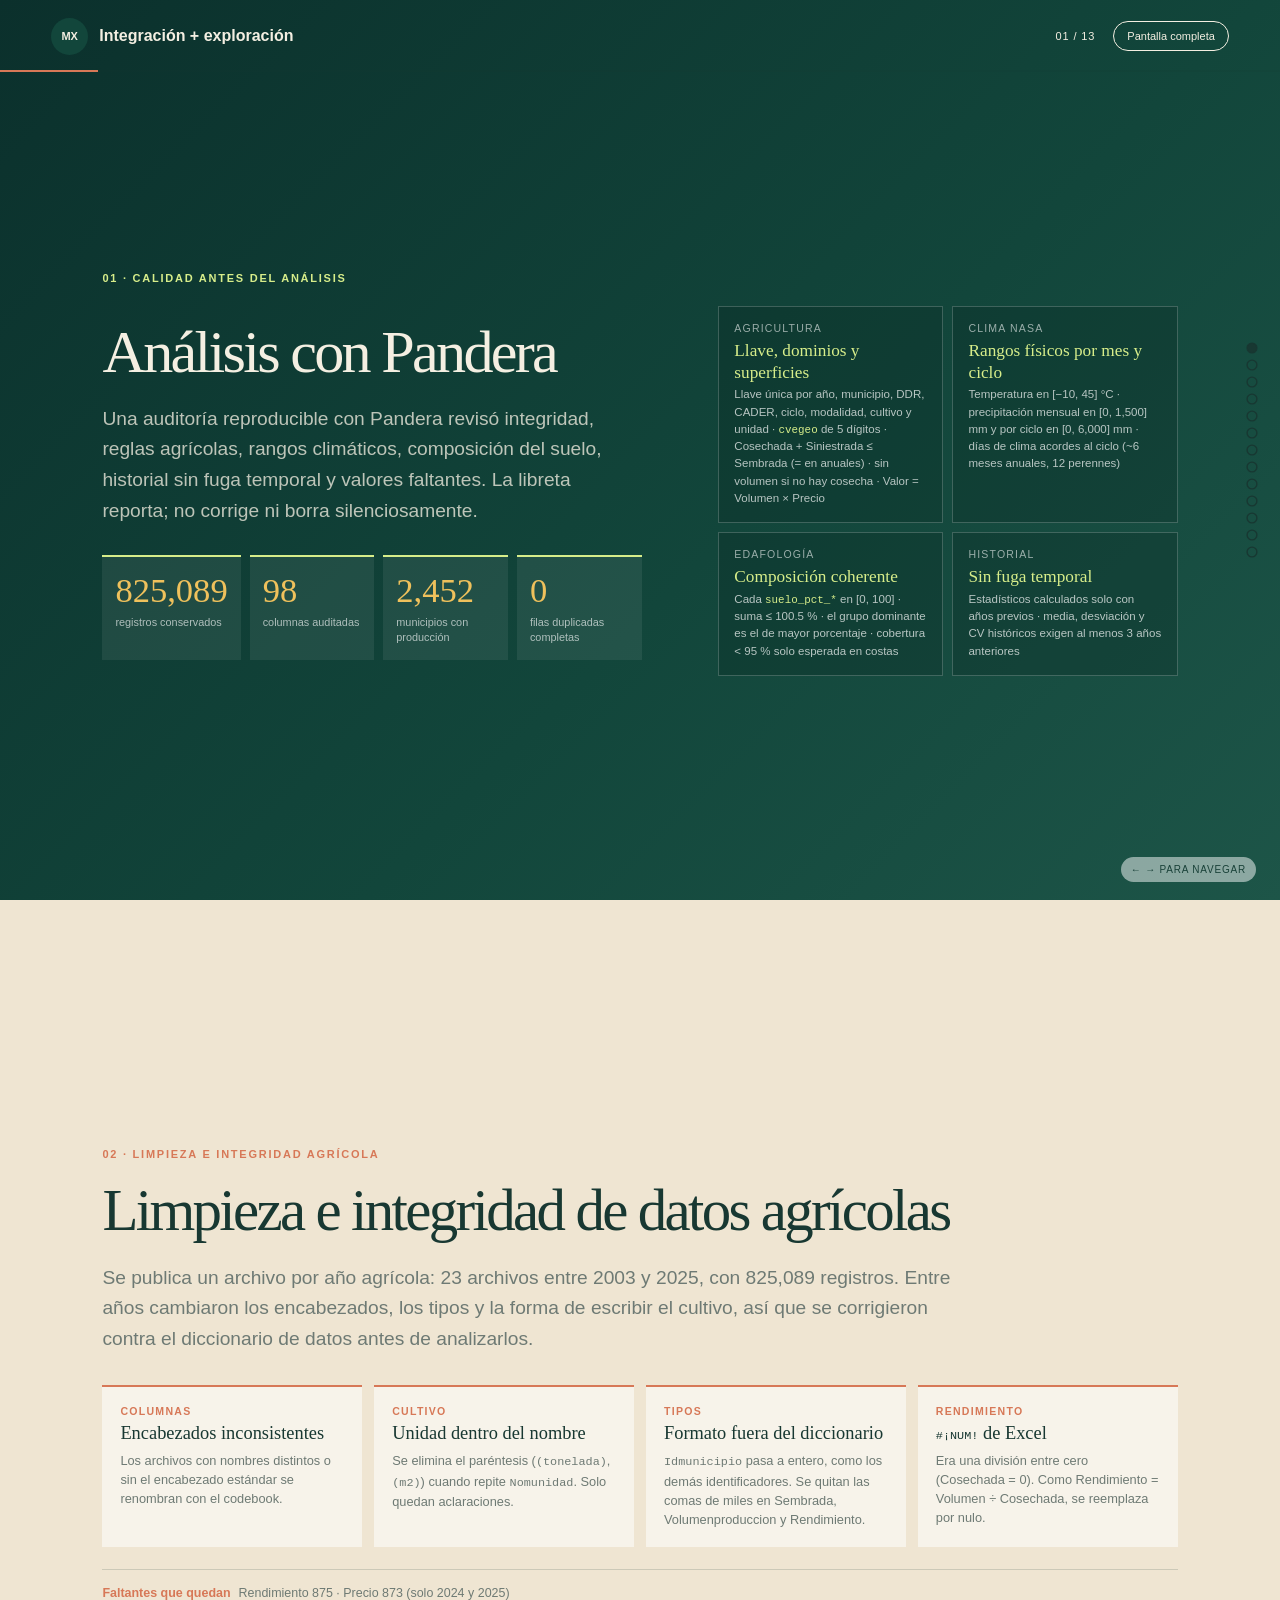
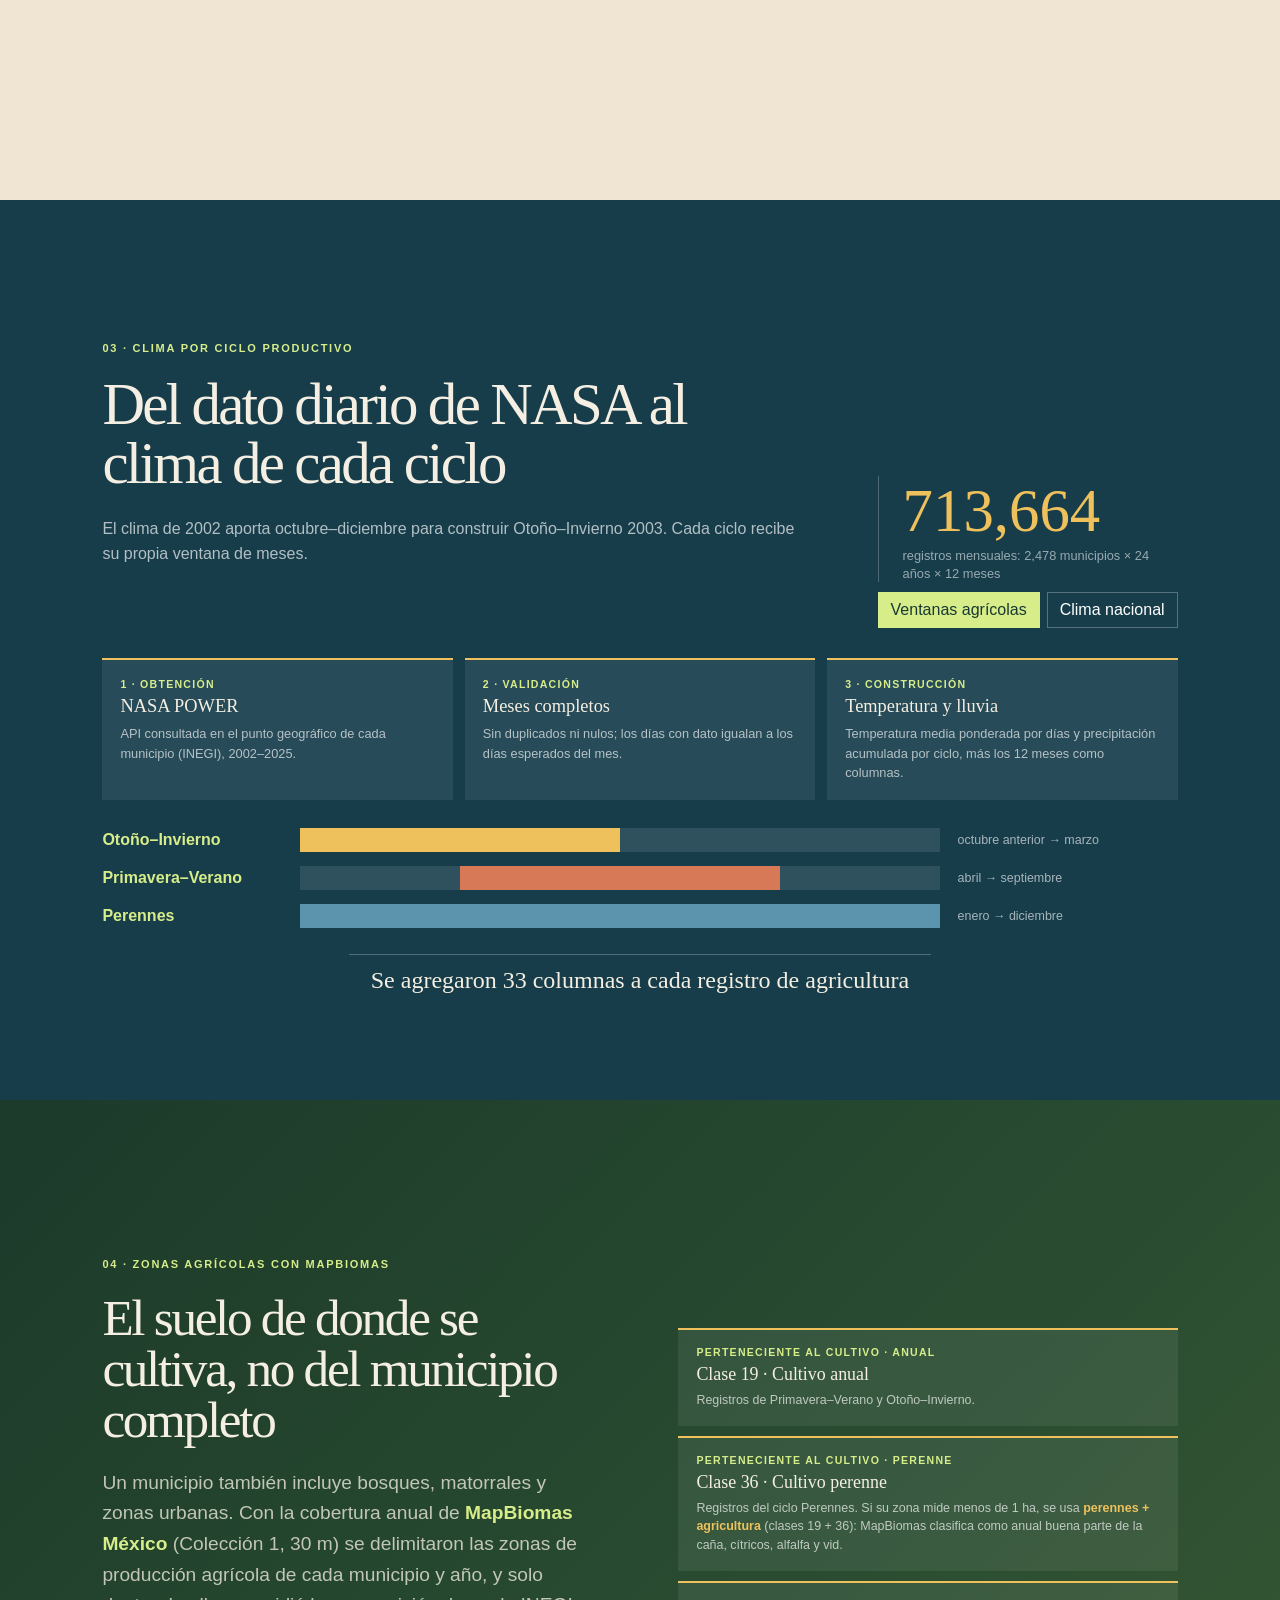
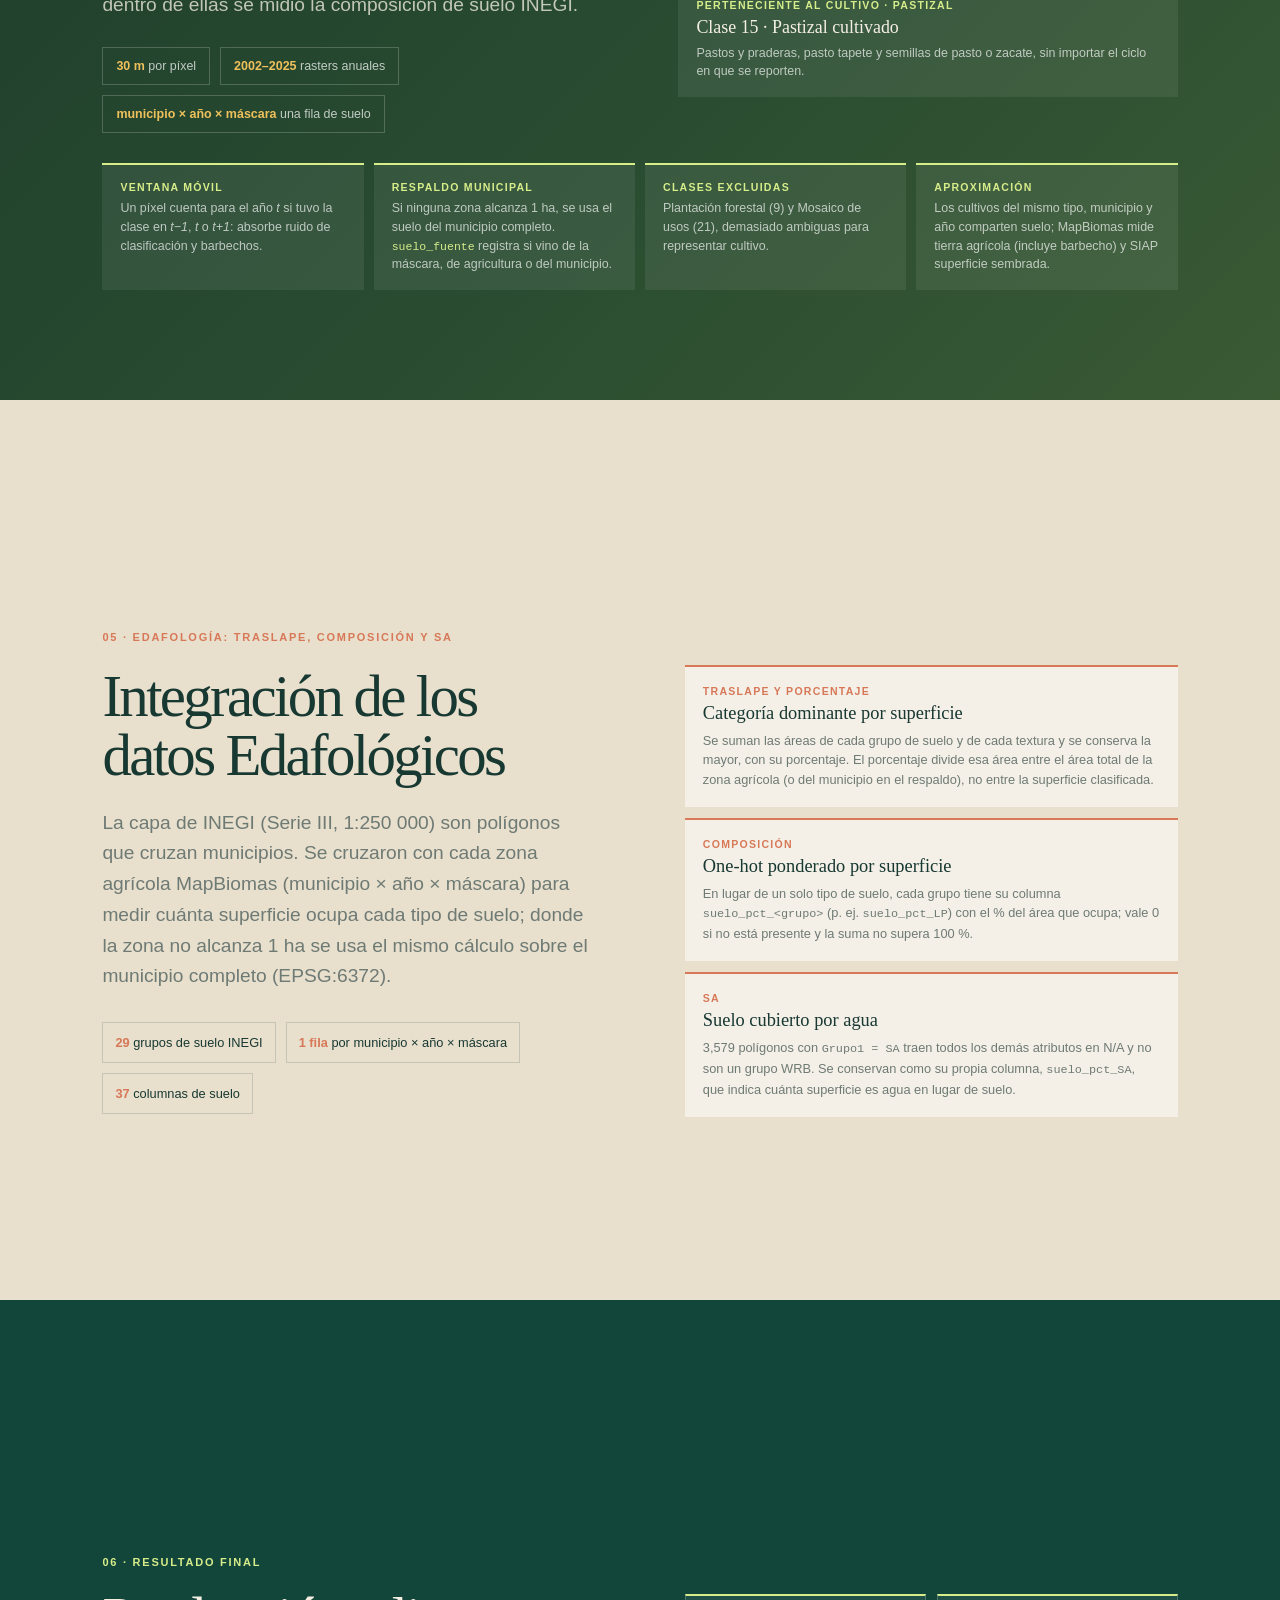
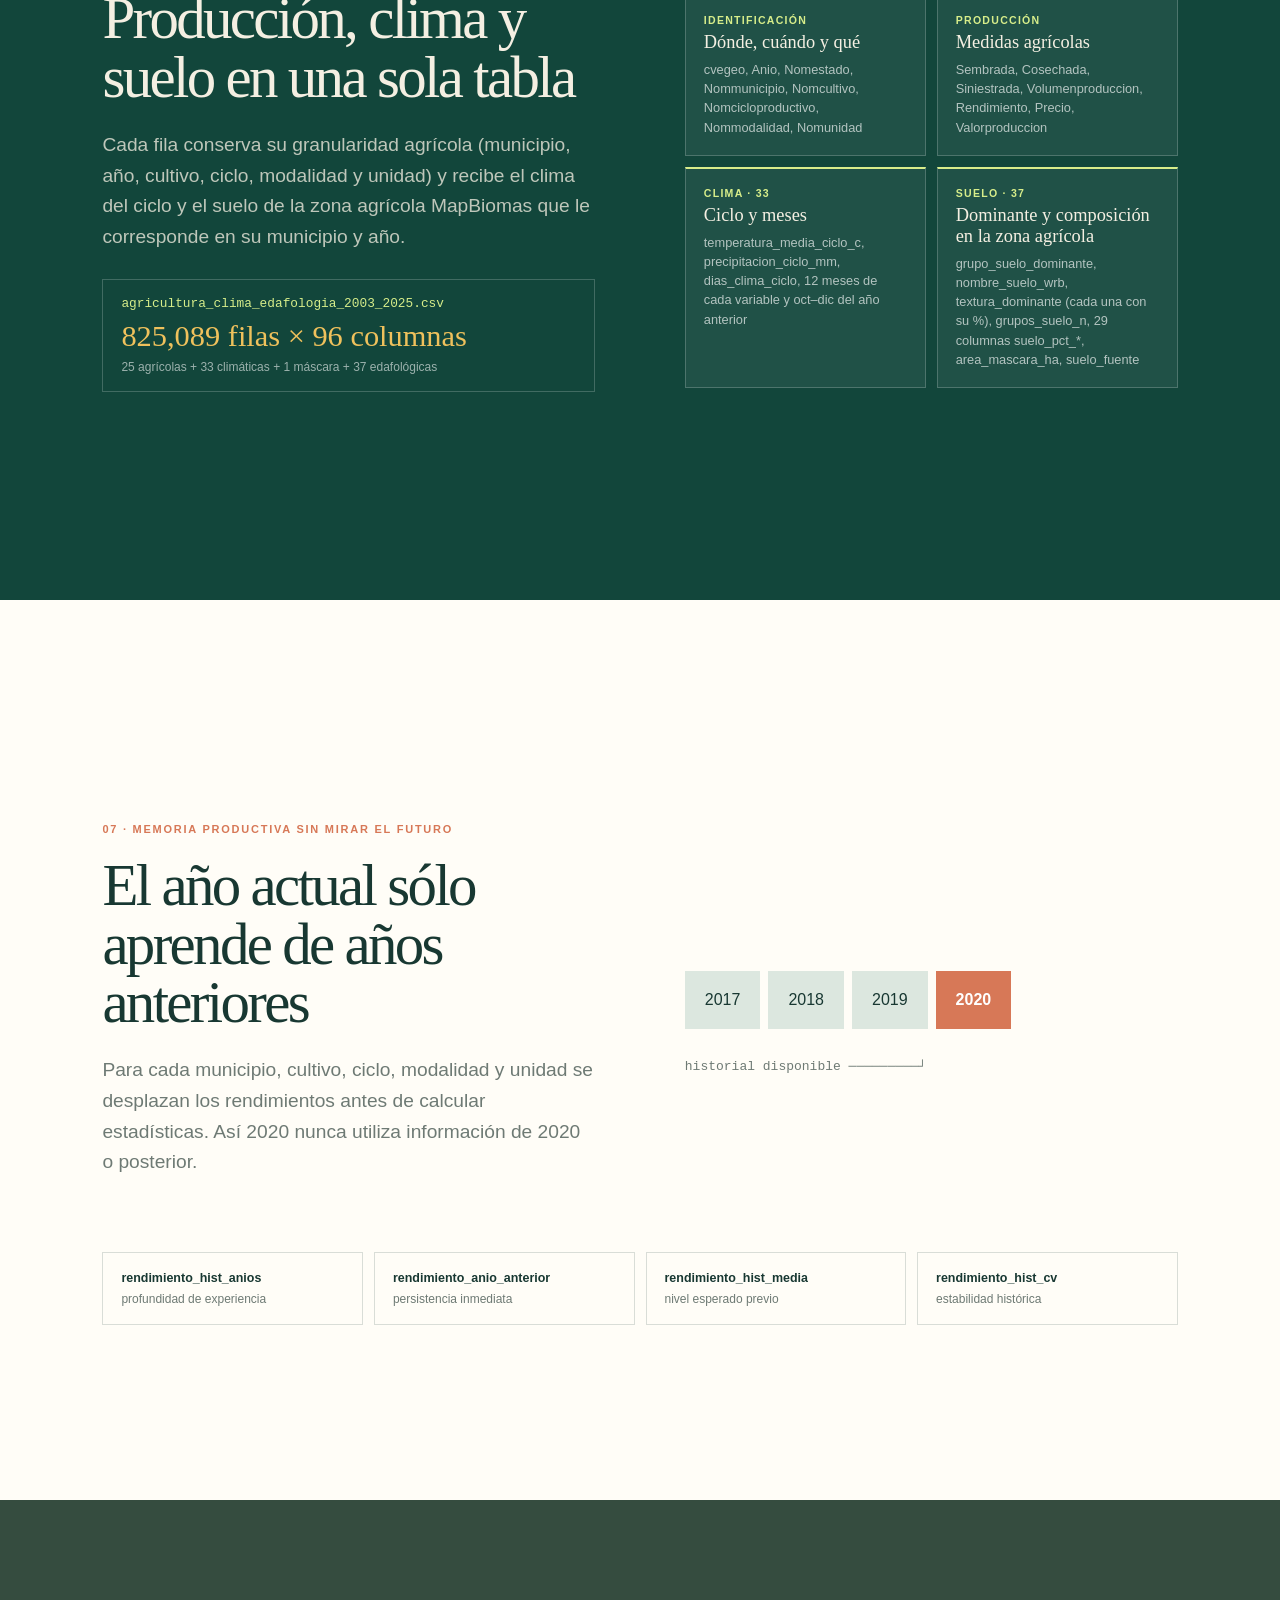
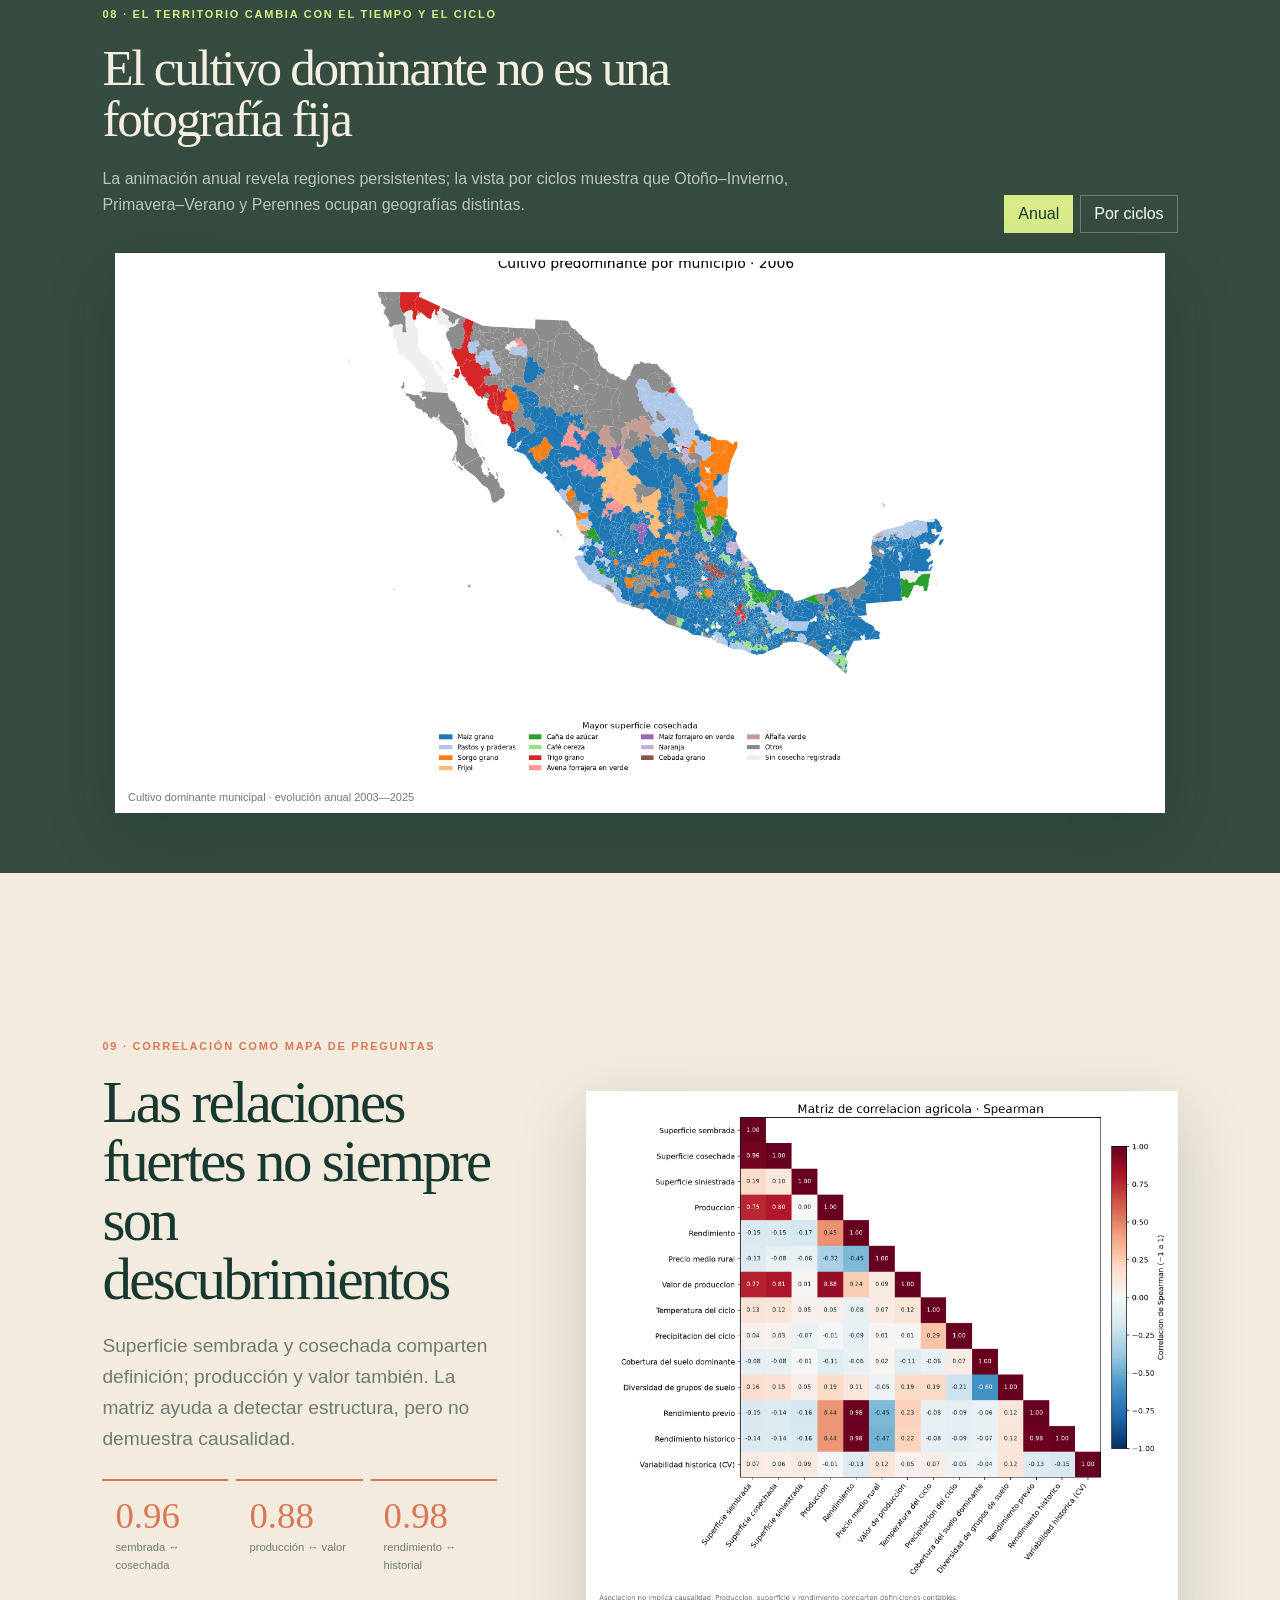
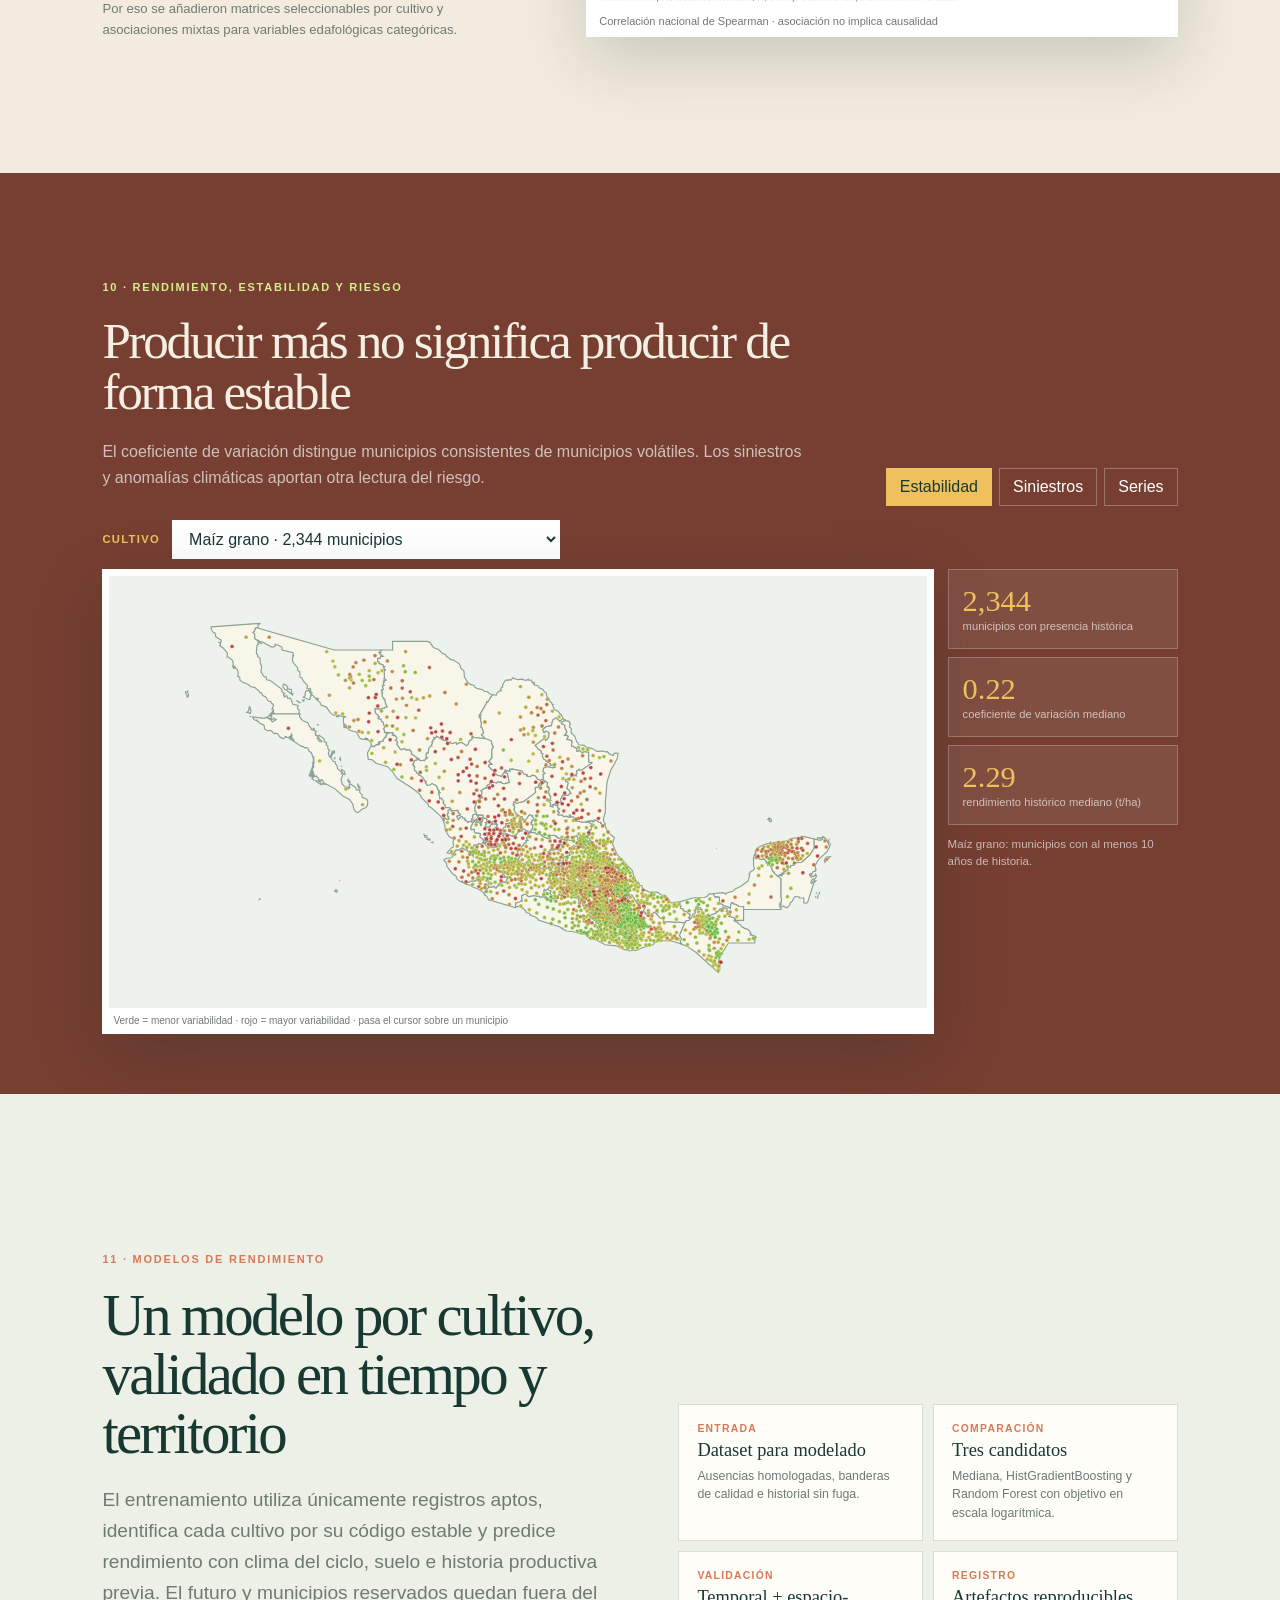
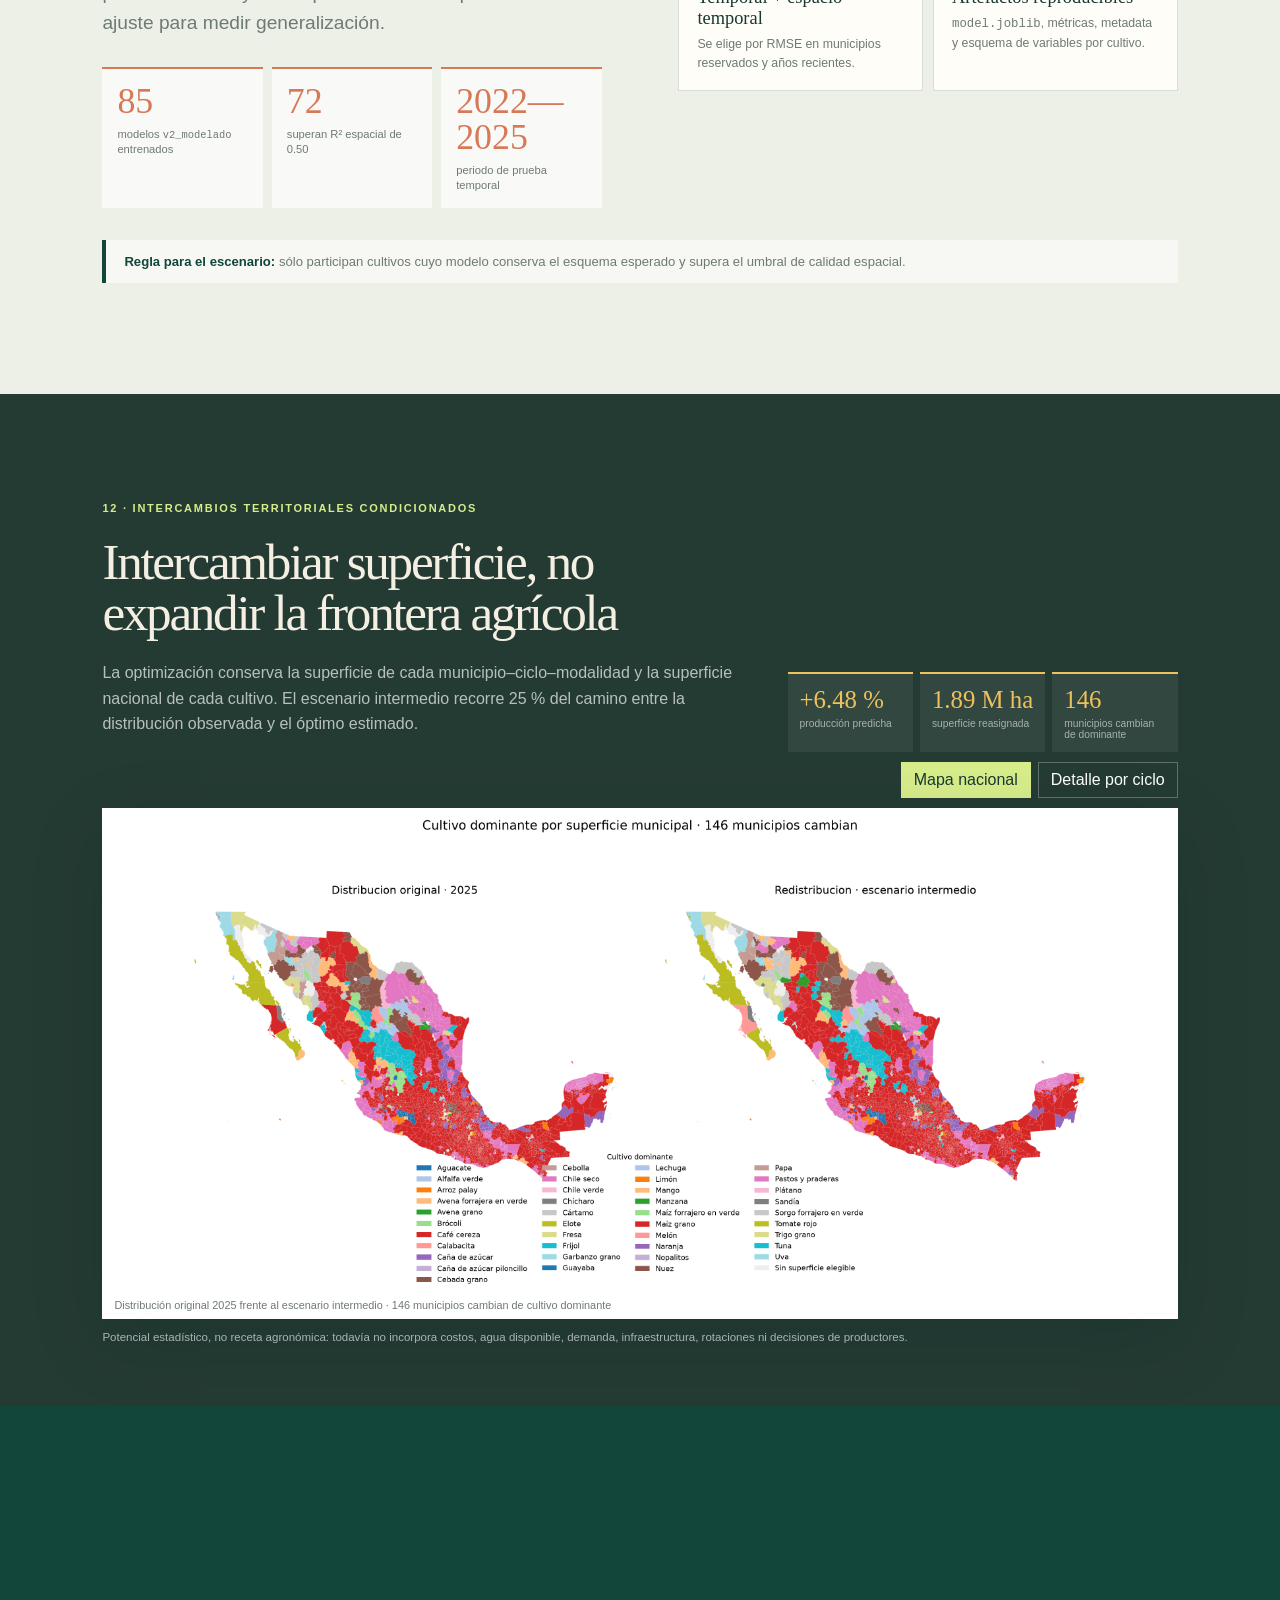
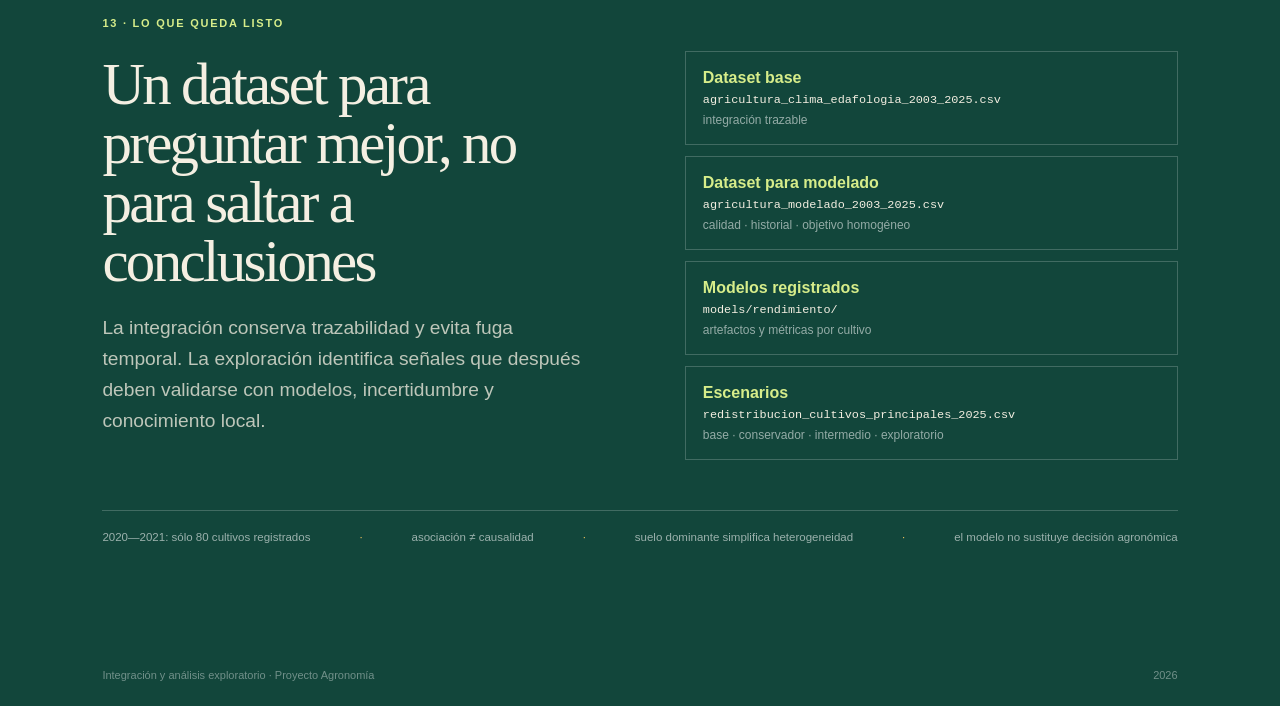
==== commit 2ab5ed16: "actualizacion de presentacion" ====
--- a/reports/integracion_analisis/index.html
+++ b/reports/integracion_analisis/index.html
@@ -10,11 +10,11 @@
 <body>
   <header class="chrome">
     <a class="brand" href="#calidad"><span class="brand-mark">MX</span><span>Integración + exploración</span></a>
-    <div class="chrome-actions"><span id="counter">01 / 12</span><button id="fullscreen" type="button">Pantalla completa</button></div>
+    <div class="chrome-actions"><span id="counter">01 / 13</span><button id="fullscreen" type="button">Pantalla completa</button></div>
     <div class="progress"><span id="progress-bar"></span></div>
   </header>
   <nav class="rail" aria-label="Secciones">
-    <a href="#calidad" aria-label="Calidad de datos"></a><a href="#agricultura" aria-label="Agricultura"></a><a href="#clima" aria-label="Clima"></a><a href="#suelo" aria-label="Suelo"></a><a href="#resultado" aria-label="Resultado final"></a><a href="#historial" aria-label="Historial"></a><a href="#territorio" aria-label="Territorio"></a><a href="#relaciones" aria-label="Relaciones"></a><a href="#estabilidad" aria-label="Estabilidad"></a><a href="#modelos" aria-label="Modelos"></a><a href="#redistribucion" aria-label="Redistribución"></a><a href="#conclusion" aria-label="Conclusión"></a>
+    <a href="#calidad" aria-label="Calidad de datos"></a><a href="#agricultura" aria-label="Agricultura"></a><a href="#clima" aria-label="Clima"></a><a href="#mapbiomas" aria-label="MapBiomas"></a><a href="#suelo" aria-label="Suelo"></a><a href="#resultado" aria-label="Resultado final"></a><a href="#historial" aria-label="Historial"></a><a href="#territorio" aria-label="Territorio"></a><a href="#relaciones" aria-label="Relaciones"></a><a href="#estabilidad" aria-label="Estabilidad"></a><a href="#modelos" aria-label="Modelos"></a><a href="#redistribucion" aria-label="Redistribución"></a><a href="#conclusion" aria-label="Conclusión"></a>
   </nav>
 
   <main>
@@ -22,7 +22,7 @@
       <div class="section-number light">01 · Calidad antes del análisis</div>
       <div class="quality-layout">
         <div class="quality-intro">
-          <h2>Antes de buscar patrones, intentamos romper el dataset</h2>
+          <h2>Análisis con Pandera</h2>
           <p class="lead">Una auditoría reproducible con Pandera revisó integridad, reglas agrícolas, rangos climáticos, composición del suelo, historial sin fuga temporal y valores faltantes. La libreta reporta; no corrige ni borra silenciosamente.</p>
           <div class="quality-kpis">
             <article><strong>825,089</strong><span>registros conservados</span></article>
@@ -32,26 +32,17 @@
           </div>
         </div>
         <div class="quality-audit">
-          <div class="quality-schema"><span>Agricultura</span><b>66 OK</b><i>4 fallas · 4 advertencias</i></div>
-          <div class="quality-schema"><span>Clima NASA</span><b>16 OK</b><i>sin fallas</i></div>
-          <div class="quality-schema"><span>Edafología</span><b>18 OK</b><i>1 advertencia costera</i></div>
-          <div class="quality-schema"><span>Historial</span><b>14 OK</b><i>sin fuga temporal</i></div>
-          <div class="quality-result">
-            <small>Hallazgo accionable</small>
-            <strong>6 registros únicos</strong>
-            <p>presentan inconsistencias estrictas de superficie, volumen o valor; se conservan para auditoría y se excluyen del modelado.</p>
-          </div>
-        </div>
-      </div>
-      <div class="quality-foot">
-        <span><b>Faltantes:</b> todos explicados por ausencia de cosecha, producción, historia suficiente o textura municipal.</span>
-        <span><b>Advertencias:</b> cambios oficiales de nombres, perennes siniestrados y 31 municipios costeros con cobertura edafológica menor a 95 %.</span>
+          <div class="quality-schema rules"><span>Agricultura</span><b>Llave, dominios y superficies</b><i>Llave única por año, municipio, DDR, CADER, ciclo, modalidad, cultivo y unidad · <code>cvegeo</code> de 5 dígitos · Cosechada + Siniestrada ≤ Sembrada (= en anuales) · sin volumen si no hay cosecha · Valor = Volumen × Precio</i></div>
+          <div class="quality-schema rules"><span>Clima NASA</span><b>Rangos físicos por mes y ciclo</b><i>Temperatura en [−10, 45] °C · precipitación mensual en [0, 1,500] mm y por ciclo en [0, 6,000] mm · días de clima acordes al ciclo (~6 meses anuales, 12 perennes)</i></div>
+          <div class="quality-schema rules"><span>Edafología</span><b>Composición coherente</b><i>Cada <code>suelo_pct_*</code> en [0, 100] · suma ≤ 100.5 % · el grupo dominante es el de mayor porcentaje · cobertura &lt; 95 % solo esperada en costas</i></div>
+          <div class="quality-schema rules"><span>Historial</span><b>Sin fuga temporal</b><i>Estadísticos calculados solo con años previos · media, desviación y CV históricos exigen al menos 3 años anteriores</i></div>
+        </div>
       </div>
     </section>
 
     <section id="agricultura" class="slide agriculture-slide">
       <div class="section-number">02 · Limpieza e integridad agrícola</div>
-      <h2>Los datos agrícolas no coincidían con su propio diccionario</h2>
+      <h2>Limpieza e integridad de datos agrícolas</h2>
       <p class="lead dark">Se publica un archivo por año agrícola: 23 archivos entre 2003 y 2025, con 825,089 registros. Entre años cambiaron los encabezados, los tipos y la forma de escribir el cultivo, así que se corrigieron contra el diccionario de datos antes de analizarlos.</p>
       <div class="fix-grid">
         <article><small>Columnas</small><b>Encabezados inconsistentes</b><span>Los archivos con nombres distintos o sin el encabezado estándar se renombran con el codebook.</span></article>
@@ -84,34 +75,56 @@
       </div>
     </section>
 
+    <section id="mapbiomas" class="slide mapbiomas-slide">
+      <div class="section-number light">04 · Zonas agrícolas con MapBiomas</div>
+      <div class="mapbiomas-layout">
+        <div class="mapbiomas-intro">
+          <h2>El suelo de donde se cultiva, no del municipio completo</h2>
+          <p class="lead">Un municipio también incluye bosques, matorrales y zonas urbanas. Con la cobertura anual de <b>MapBiomas México</b> (Colección 1, 30 m) se delimitaron las zonas de producción agrícola de cada municipio y año, y solo dentro de ellas se midió la composición de suelo INEGI.</p>
+          <div class="mapbiomas-facts"><span><b>30 m</b> por píxel</span><span><b>2002–2025</b> rasters anuales</span><span><b>municipio × año × máscara</b> una fila de suelo</span></div>
+        </div>
+        <div class="mapbiomas-masks">
+          <article><small>Perteneciente al cultivo · anual</small><b>Clase 19 · Cultivo anual</b><span>Registros de Primavera–Verano y Otoño–Invierno.</span></article>
+          <article><small>Perteneciente al cultivo · perenne</small><b>Clase 36 · Cultivo perenne</b><span>Registros del ciclo Perennes. Si su zona mide menos de 1 ha, se usa <b>perennes + agricultura</b> (clases 19 + 36): MapBiomas clasifica como anual buena parte de la caña, cítricos, alfalfa y vid.</span></article>
+          <article><small>Perteneciente al cultivo · pastizal</small><b>Clase 15 · Pastizal cultivado</b><span>Pastos y praderas, pasto tapete y semillas de pasto o zacate, sin importar el ciclo en que se reporten.</span></article>
+        </div>
+      </div>
+      <div class="mapbiomas-rules">
+        <article><small>Ventana móvil</small><span>Un píxel cuenta para el año <i>t</i> si tuvo la clase en <i>t−1</i>, <i>t</i> o <i>t+1</i>: absorbe ruido de clasificación y barbechos.</span></article>
+        <article><small>Respaldo municipal</small><span>Si ninguna zona alcanza 1 ha, se usa el suelo del municipio completo. <code>suelo_fuente</code> registra si vino de la máscara, de agricultura o del municipio.</span></article>
+        <article><small>Clases excluidas</small><span>Plantación forestal (9) y Mosaico de usos (21), demasiado ambiguas para representar cultivo.</span></article>
+        <article><small>Aproximación</small><span>Los cultivos del mismo tipo, municipio y año comparten suelo; MapBiomas mide tierra agrícola (incluye barbecho) y SIAP superficie sembrada.</span></article>
+      </div>
+    </section>
+
     <section id="suelo" class="slide soil-slide">
-      <div class="section-number">04 · Edafología: traslape, SA y fases faltantes</div>
+      <div class="section-number">05 · Edafología: traslape, composición y SA</div>
       <div class="soil-layout">
-        <div><h2>Integración de los datos Edafológicos</h2><p class="lead dark">La capa de INEGI (Serie III, 1:250 000) son polígonos que cruzan municipios. Se intersectaron con ellos en una proyección métrica (EPSG:6372) para medir cuánta superficie ocupa cada categoría, y el resumen se guardó como caché.</p><div class="soil-facts"><span><b>2,478</b> municipios resumidos</span><span><b>1 fila</b> por cvegeo</span><span><b>10</b> columnas de suelo</span></div></div>
+        <div><h2>Integración de los datos Edafológicos</h2><p class="lead dark">La capa de INEGI (Serie III, 1:250 000) son polígonos que cruzan municipios. Se cruzaron con cada zona agrícola MapBiomas (municipio × año × máscara) para medir cuánta superficie ocupa cada tipo de suelo; donde la zona no alcanza 1 ha se usa el mismo cálculo sobre el municipio completo (EPSG:6372).</p><div class="soil-facts"><span><b>29</b> grupos de suelo INEGI</span><span><b>1 fila</b> por municipio × año × máscara</span><span><b>37</b> columnas de suelo</span></div></div>
         <div class="soil-notes">
-          <article><small>Traslape y porcentaje</small><b>Categoría dominante por superficie</b><span>Por municipio se suman las áreas de cada categoría y se conserva la mayor (grupo, textura y fases). El porcentaje divide esa área entre el área total del municipio, no entre la superficie clasificada.</span></article>
-          <article><small>SA</small><b>Tipo de suelo "Sin Asignar"</b><span>3,579 polígonos con <code>Grupo1 = SA</code> traen todos los demás atributos en N/A, y SA no es un grupo WRB. Se trata de un indicador para la ausencia de datos, no de otro tipo de suelo.</span></article>
-          <article><small>Fases</small><b>Física y química incompletas</b><span>Hay polígonos sin <code>Fase_fis_u</code> o <code>Fase_qui_u</code> (N o N/A). Se mantendrán dentro del dataser, pero su incompletitud resultará en que tengan poca relevancia.</span></article>
+          <article><small>Traslape y porcentaje</small><b>Categoría dominante por superficie</b><span>Se suman las áreas de cada grupo de suelo y de cada textura y se conserva la mayor, con su porcentaje. El porcentaje divide esa área entre el área total de la zona agrícola (o del municipio en el respaldo), no entre la superficie clasificada.</span></article>
+          <article><small>Composición</small><b>One-hot ponderado por superficie</b><span>En lugar de un solo tipo de suelo, cada grupo tiene su columna <code>suelo_pct_&lt;grupo&gt;</code> (p. ej. <code>suelo_pct_LP</code>) con el % del área que ocupa; vale 0 si no está presente y la suma no supera 100 %.</span></article>
+          <article><small>SA</small><b>Suelo cubierto por agua</b><span>3,579 polígonos con <code>Grupo1 = SA</code> traen todos los demás atributos en N/A y no son un grupo WRB. Se conservan como su propia columna, <code>suelo_pct_SA</code>, que indica cuánta superficie es agua en lugar de suelo.</span></article>
         </div>
       </div>
     </section>
 
     <section id="resultado" class="slide final">
-      <div class="section-number light">05 · Resultado final</div>
+      <div class="section-number light">06 · Resultado final</div>
       <div class="final-grid">
-        <div><h2>Producción, clima y suelo en una sola tabla</h2><p class="lead">Cada fila conserva su granularidad agrícola (municipio, año, cultivo, ciclo, modalidad y unidad) y recibe el clima del ciclo y el suelo del municipio.</p>
-          <div class="file-card"><code>agricultura_clima_edafologia_2003_2025.csv</code><strong>825,089 filas × 68 columnas</strong><span>25 agrícolas + 33 climáticas + 10 edafológicas</span></div></div>
+        <div><h2>Producción, clima y suelo en una sola tabla</h2><p class="lead">Cada fila conserva su granularidad agrícola (municipio, año, cultivo, ciclo, modalidad y unidad) y recibe el clima del ciclo y el suelo de la zona agrícola MapBiomas que le corresponde en su municipio y año.</p>
+          <div class="file-card"><code>agricultura_clima_edafologia_2003_2025.csv</code><strong>825,089 filas × 96 columnas</strong><span>25 agrícolas + 33 climáticas + 1 máscara + 37 edafológicas</span></div></div>
         <div class="attr-grid">
           <article><small>Identificación</small><b>Dónde, cuándo y qué</b><span>cvegeo, Anio, Nomestado, Nommunicipio, Nomcultivo, Nomcicloproductivo, Nommodalidad, Nomunidad</span></article>
           <article><small>Producción</small><b>Medidas agrícolas</b><span>Sembrada, Cosechada, Siniestrada, Volumenproduccion, Rendimiento, Precio, Valorproduccion</span></article>
           <article><small>Clima · 33</small><b>Ciclo y meses</b><span>temperatura_media_ciclo_c, precipitacion_ciclo_mm, dias_clima_ciclo, 12 meses de cada variable y oct–dic del año anterior</span></article>
-          <article><small>Suelo · 10</small><b>Dominante por municipio</b><span>grupo_suelo_dominante, nombre_suelo_wrb, textura, fase física y química (cada una con su %), grupos_suelo_n</span></article>
+          <article><small>Suelo · 37</small><b>Dominante y composición en la zona agrícola</b><span>grupo_suelo_dominante, nombre_suelo_wrb, textura_dominante (cada una con su %), grupos_suelo_n, 29 columnas suelo_pct_*, area_mascara_ha, suelo_fuente</span></article>
         </div>
       </div>
     </section>
 
     <section id="historial" class="slide history-slide">
-      <div class="section-number">06 · Memoria productiva sin mirar el futuro</div>
+      <div class="section-number">07 · Memoria productiva sin mirar el futuro</div>
       <div class="history-grid">
         <div><h2>El año actual sólo aprende de años anteriores</h2><p class="lead dark">Para cada municipio, cultivo, ciclo, modalidad y unidad se desplazan los rendimientos antes de calcular estadísticas. Así 2020 nunca utiliza información de 2020 o posterior.</p></div>
         <div class="history-track"><span>2017</span><span>2018</span><span>2019</span><strong>2020</strong><div class="history-brace">historial disponible ─────────┘</div></div>
@@ -120,13 +133,13 @@
     </section>
 
     <section id="territorio" class="slide territory-slide">
-      <div class="section-number light">07 · El territorio cambia con el tiempo y el ciclo</div>
+      <div class="section-number light">08 · El territorio cambia con el tiempo y el ciclo</div>
       <div class="territory-heading"><div><h2>El cultivo dominante no es una fotografía fija</h2><p>La animación anual revela regiones persistentes; la vista por ciclos muestra que Otoño–Invierno, Primavera–Verano y Perennes ocupan geografías distintas.</p></div><div class="media-tabs"><button class="active" data-media="annual">Anual</button><button data-media="cycles">Por ciclos</button></div></div>
       <figure class="wide-media"><img id="territory-media" src="../figures/cultivos_anual_2003_2025.gif" alt="Animación anual de cultivos dominantes en México"><figcaption id="territory-caption">Cultivo dominante municipal · evolución anual 2003—2025</figcaption></figure>
     </section>
 
     <section id="relaciones" class="slide relations-slide">
-      <div class="section-number">08 · Correlación como mapa de preguntas</div>
+      <div class="section-number">09 · Correlación como mapa de preguntas</div>
       <div class="relations-layout">
         <div><h2>Las relaciones fuertes no siempre son descubrimientos</h2><p class="lead dark">Superficie sembrada y cosechada comparten definición; producción y valor también. La matriz ayuda a detectar estructura, pero no demuestra causalidad.</p><div class="relation-kpis"><article><strong>0.96</strong><span>sembrada ↔ cosechada</span></article><article><strong>0.88</strong><span>producción ↔ valor</span></article><article><strong>0.98</strong><span>rendimiento ↔ historial</span></article></div><p class="caution">Por eso se añadieron matrices seleccionables por cultivo y asociaciones mixtas para variables edafológicas categóricas.</p></div>
         <figure class="media-card correlation"><img src="../figures/matriz_correlacion_agricola.png" alt="Matriz de correlación agrícola de Spearman"><figcaption>Correlación nacional de Spearman · asociación no implica causalidad</figcaption></figure>
@@ -134,7 +147,7 @@
     </section>
 
     <section id="estabilidad" class="slide stability-slide">
-      <div class="section-number light">09 · Rendimiento, estabilidad y riesgo</div>
+      <div class="section-number light">10 · Rendimiento, estabilidad y riesgo</div>
       <div class="stability-heading"><div><h2>Producir más no significa producir de forma estable</h2><p>El coeficiente de variación distingue municipios consistentes de municipios volátiles. Los siniestros y anomalías climáticas aportan otra lectura del riesgo.</p></div><div class="media-tabs secondary"><button class="active" data-evidence="stability">Estabilidad</button><button data-evidence="risk">Siniestros</button><button data-evidence="series">Series</button></div></div>
       <div id="evidence-stability" class="evidence-panel active">
         <div class="stability-control"><label for="stability-crop">Cultivo</label><select id="stability-crop" aria-label="Seleccionar cultivo para el mapa de estabilidad"></select></div>
@@ -148,7 +161,7 @@
     </section>
 
     <section id="modelos" class="slide models-slide">
-      <div class="section-number">10 · Modelos de rendimiento</div>
+      <div class="section-number">11 · Modelos de rendimiento</div>
       <div class="models-layout">
         <div>
           <h2>Un modelo por cultivo, validado en tiempo y territorio</h2>
@@ -170,7 +183,7 @@
     </section>
 
     <section id="redistribucion" class="slide redistribution-slide">
-      <div class="section-number light">11 · Intercambios territoriales condicionados</div>
+      <div class="section-number light">12 · Intercambios territoriales condicionados</div>
       <div class="redistribution-heading">
         <div><h2>Intercambiar superficie, no expandir la frontera agrícola</h2><p>La optimización conserva la superficie de cada municipio–ciclo–modalidad y la superficie nacional de cada cultivo. El escenario intermedio recorre 25 % del camino entre la distribución observada y el óptimo estimado.</p></div>
         <div class="redistribution-kpis"><article><strong>+6.48 %</strong><span>producción predicha</span></article><article><strong>1.89 M ha</strong><span>superficie reasignada</span></article><article><strong>146</strong><span>municipios cambian de dominante</span></article></div>
@@ -182,7 +195,7 @@
     </section>
 
     <section id="conclusion" class="slide final">
-      <div class="section-number light">12 · Lo que queda listo</div>
+      <div class="section-number light">13 · Lo que queda listo</div>
       <div class="final-grid">
         <div><h2>Un dataset para preguntar mejor, no para saltar a conclusiones</h2><p class="lead">La integración conserva trazabilidad y evita fuga temporal. La exploración identifica señales que después deben validarse con modelos, incertidumbre y conocimiento local.</p></div>
         <div class="deliverables"><article><b>Dataset base</b><code>agricultura_clima_edafologia_2003_2025.csv</code><span>integración trazable</span></article><article><b>Dataset para modelado</b><code>agricultura_modelado_2003_2025.csv</code><span>calidad · historial · objetivo homogéneo</span></article><article><b>Modelos registrados</b><code>models/rendimiento/</code><span>artefactos y métricas por cultivo</span></article><article><b>Escenarios</b><code>redistribucion_cultivos_principales_2025.csv</code><span>base · conservador · intermedio · exploratorio</span></article></div>
--- a/reports/integracion_analisis/styles.css
+++ b/reports/integracion_analisis/styles.css
@@ -23,3 +23,24 @@
 .models-slide{background:#edf0e6}.models-layout{display:grid;grid-template-columns:1fr 1fr;gap:6vw;align-items:center}.model-kpis{display:grid;grid-template-columns:repeat(3,1fr);gap:9px;margin-top:28px}.model-kpis article{padding:15px;border-top:2px solid var(--clay);background:rgba(255,255,255,.7)}.model-kpis strong,.model-kpis span{display:block}.model-kpis strong{color:var(--clay);font:500 clamp(1.7rem,2.8vw,2.7rem) Georgia;line-height:1}.model-kpis span{margin-top:7px;color:var(--muted);font-size:.7rem;line-height:1.35}.model-kpis code{font-size:.65rem}.model-pipeline{display:grid;grid-template-columns:1fr 1fr;gap:10px}.model-pipeline article{padding:18px;border:1px solid var(--line);background:var(--paper)}.model-pipeline small,.model-pipeline b,.model-pipeline span{display:block}.model-pipeline small{color:var(--clay);font-size:.65rem;font-weight:800;letter-spacing:.12em;text-transform:uppercase}.model-pipeline b{margin:6px 0;font:500 1.15rem Georgia}.model-pipeline span{color:var(--muted);font-size:.77rem;line-height:1.5}.model-rule{margin-top:32px;padding:14px 18px;border-left:4px solid var(--forest);background:rgba(255,255,255,.58);color:var(--muted);font-size:.82rem}.model-rule b{color:var(--forest)}
 .redistribution-slide{justify-content:flex-start;color:var(--cream);background:#243b34}.redistribution-heading{display:grid;grid-template-columns:1fr 390px;gap:4vw;align-items:end}.redistribution-heading h2{font-size:clamp(2.2rem,4vw,4.4rem)}.redistribution-heading p{max-width:790px;color:rgba(255,255,255,.68)}.redistribution-kpis{display:grid;grid-template-columns:repeat(3,1fr);gap:7px}.redistribution-kpis article{padding:12px;border-top:2px solid var(--gold);background:rgba(255,255,255,.06)}.redistribution-kpis strong,.redistribution-kpis span{display:block}.redistribution-kpis strong{color:var(--gold);font:500 1.55rem Georgia}.redistribution-kpis span{margin-top:4px;color:rgba(255,255,255,.58);font-size:.64rem}.redistribution-tabs{display:flex;justify-content:flex-end;gap:7px;margin-top:10px}.redistribution-tabs button{padding:8px 12px;border:1px solid rgba(255,255,255,.28);background:transparent;color:#fff;cursor:pointer}.redistribution-tabs button.active{border-color:var(--lime);background:var(--lime);color:var(--ink)}.redistribution-panel{display:none}.redistribution-panel.active{display:block}.redistribution-panel figure{margin:10px auto 0;padding:7px;width:min(1180px,100%);background:#fff;box-shadow:var(--shadow)}.redistribution-panel img{display:block;width:100%;height:min(53vh,570px);object-fit:contain}.redistribution-panel figcaption{padding:7px 5px 1px;color:var(--muted);font-size:.68rem}.scenario-caution{margin:9px auto 0;width:min(1180px,100%);color:rgba(255,255,255,.62);font-size:.72rem}
 @media(max-width:900px){.models-layout,.redistribution-heading{grid-template-columns:1fr}.model-kpis{grid-template-columns:1fr 1fr}.redistribution-kpis{grid-template-columns:1fr 1fr}.redistribution-tabs{justify-content:flex-start}.redistribution-panel img{height:auto}}
+.quality-schema.rules b{font-size:1.08rem;line-height:1.25}
+.quality-schema.rules i{line-height:1.5}
+.quality-schema code{font-size:.68rem;color:var(--lime)}
+.mapbiomas-slide{color:var(--cream);background:linear-gradient(135deg,#1c3a2a 0%,#2a4d31 60%,#3a5a34 100%)}
+.mapbiomas-layout{display:grid;grid-template-columns:1fr 1fr;gap:6vw;align-items:center}
+.mapbiomas-intro h2{font-size:clamp(2.3rem,4vw,4.4rem)}
+.mapbiomas-intro .lead b{color:var(--lime);font-weight:600}
+.mapbiomas-facts{display:flex;gap:10px;flex-wrap:wrap;margin-top:26px}
+.mapbiomas-facts span{padding:11px 13px;border:1px solid rgba(255,255,255,.2);font-size:.78rem;color:rgba(255,255,255,.72)}
+.mapbiomas-facts b{color:var(--gold)}
+.mapbiomas-masks{display:grid;gap:10px}
+.mapbiomas-masks article,.mapbiomas-rules article{padding:16px 18px;border-top:2px solid var(--gold);background:rgba(255,255,255,.07)}
+.mapbiomas-masks small,.mapbiomas-rules small{display:block;margin-bottom:6px;color:var(--lime);font-size:.66rem;font-weight:800;letter-spacing:.12em;text-transform:uppercase}
+.mapbiomas-masks b{display:block;font:500 1.12rem Georgia}
+.mapbiomas-masks span b{display:inline;font:inherit;font-weight:700;color:var(--gold)}
+.mapbiomas-masks span,.mapbiomas-rules span{display:block;margin-top:6px;color:rgba(255,255,255,.68);font-size:.78rem;line-height:1.5}
+.mapbiomas-rules{display:grid;grid-template-columns:repeat(4,1fr);gap:10px;margin-top:30px}
+.mapbiomas-rules article{border-top-color:var(--lime)}
+.mapbiomas-rules code{font-size:.72rem;color:var(--lime)}
+@media(max-width:1100px){.mapbiomas-layout{grid-template-columns:1fr}.mapbiomas-rules{grid-template-columns:1fr 1fr}}
+@media(max-width:900px){.mapbiomas-rules{grid-template-columns:1fr}}
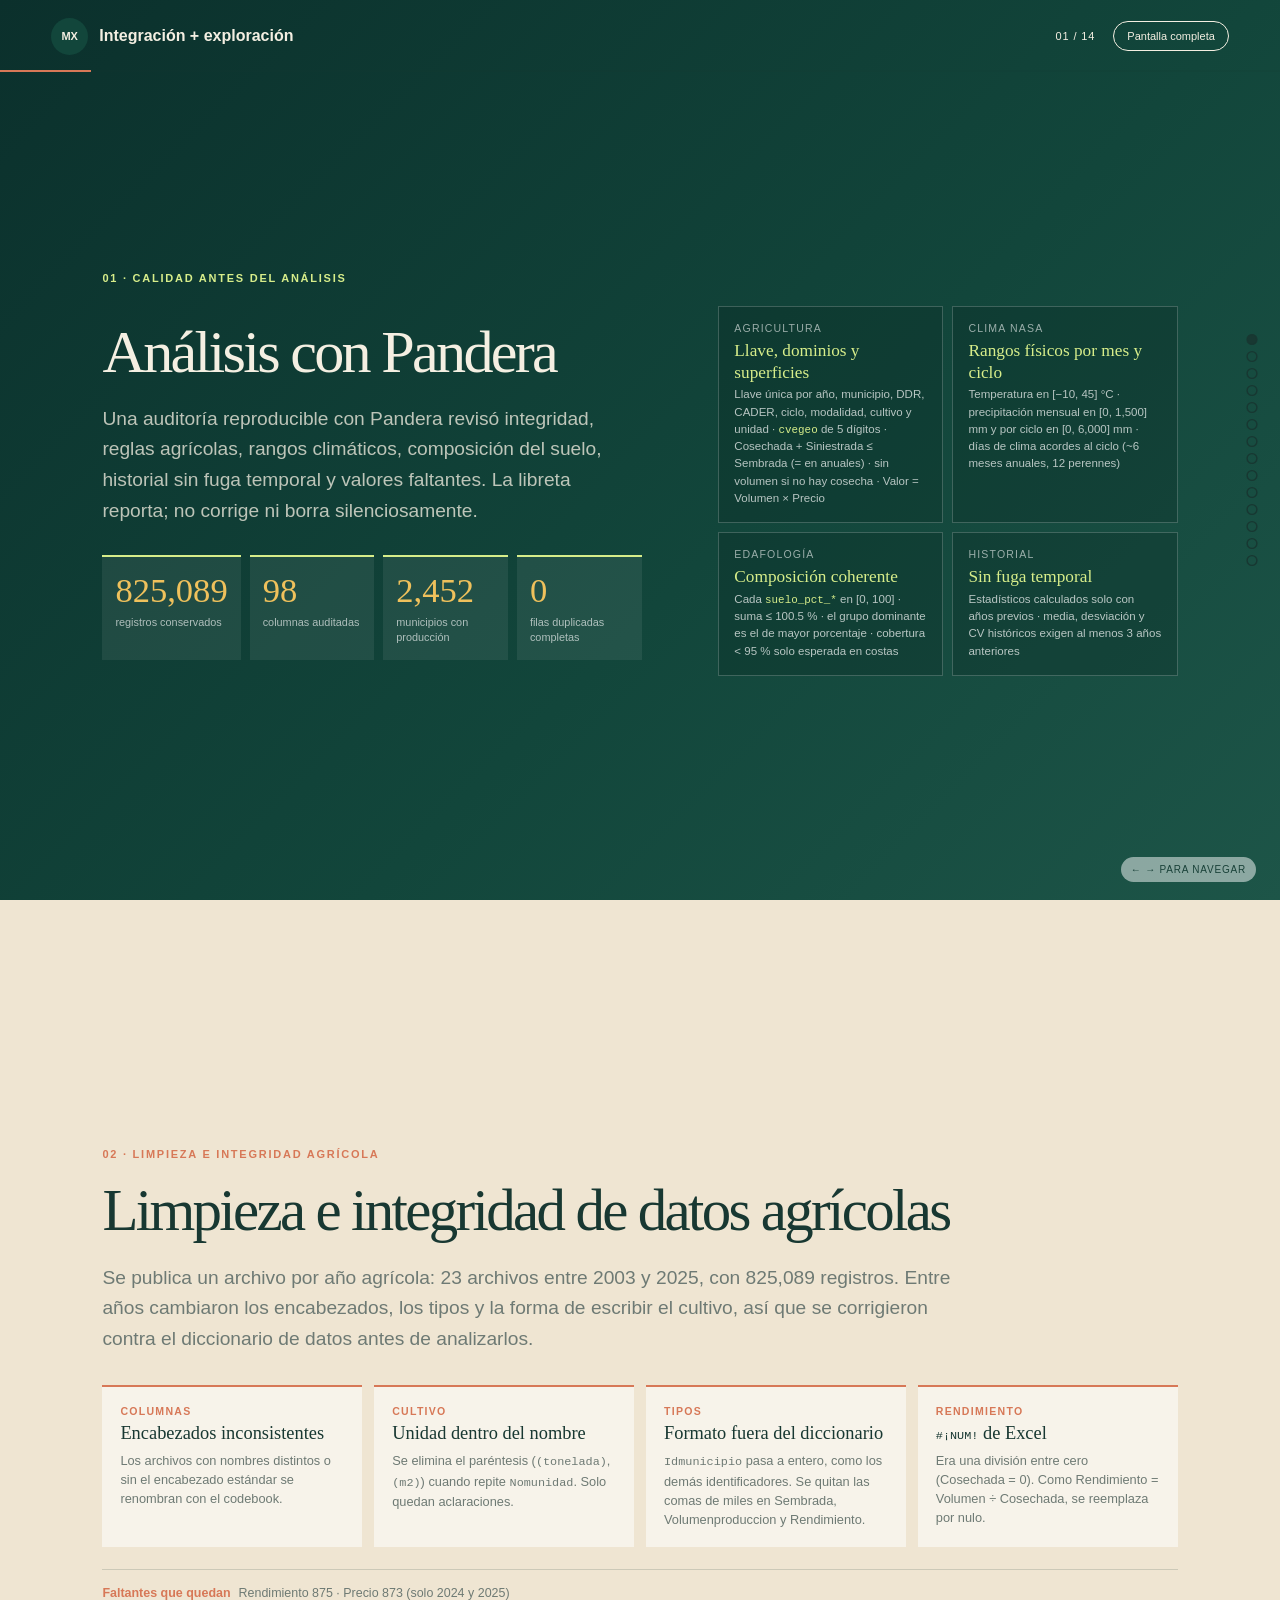
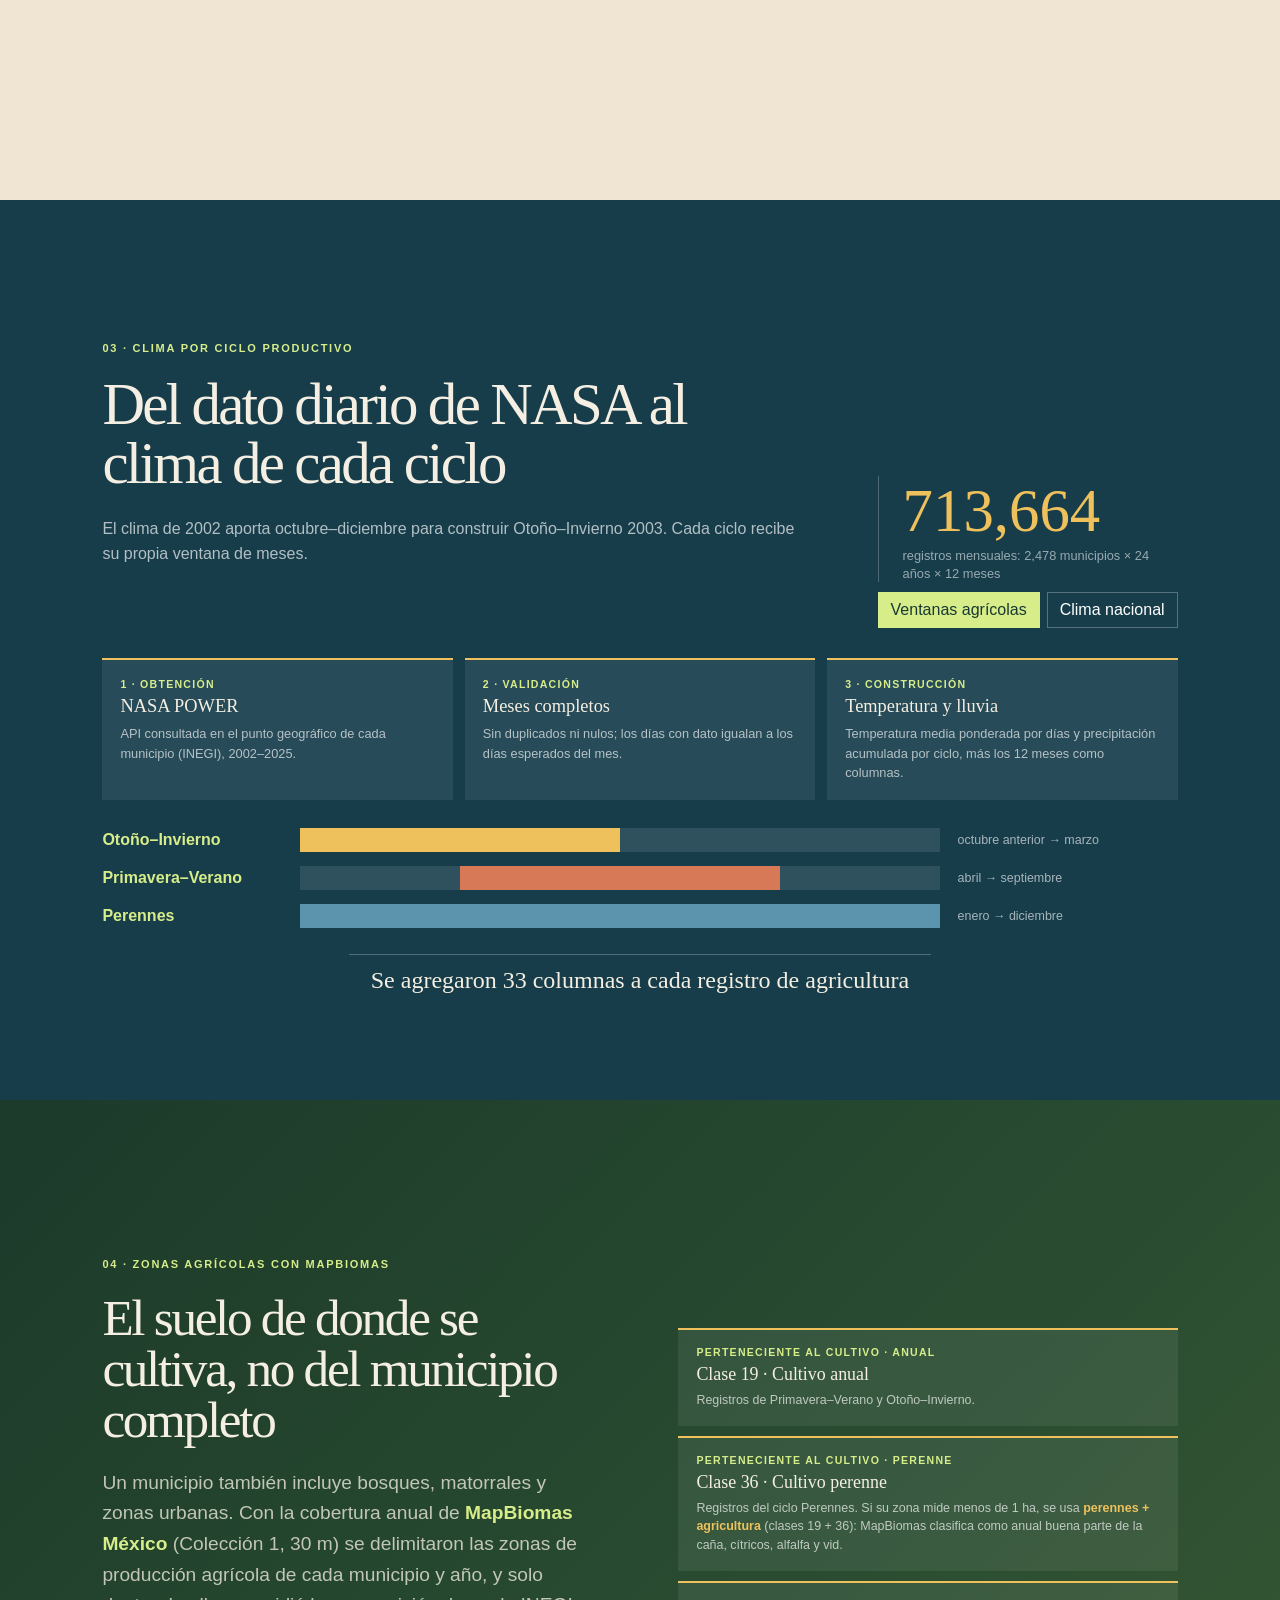
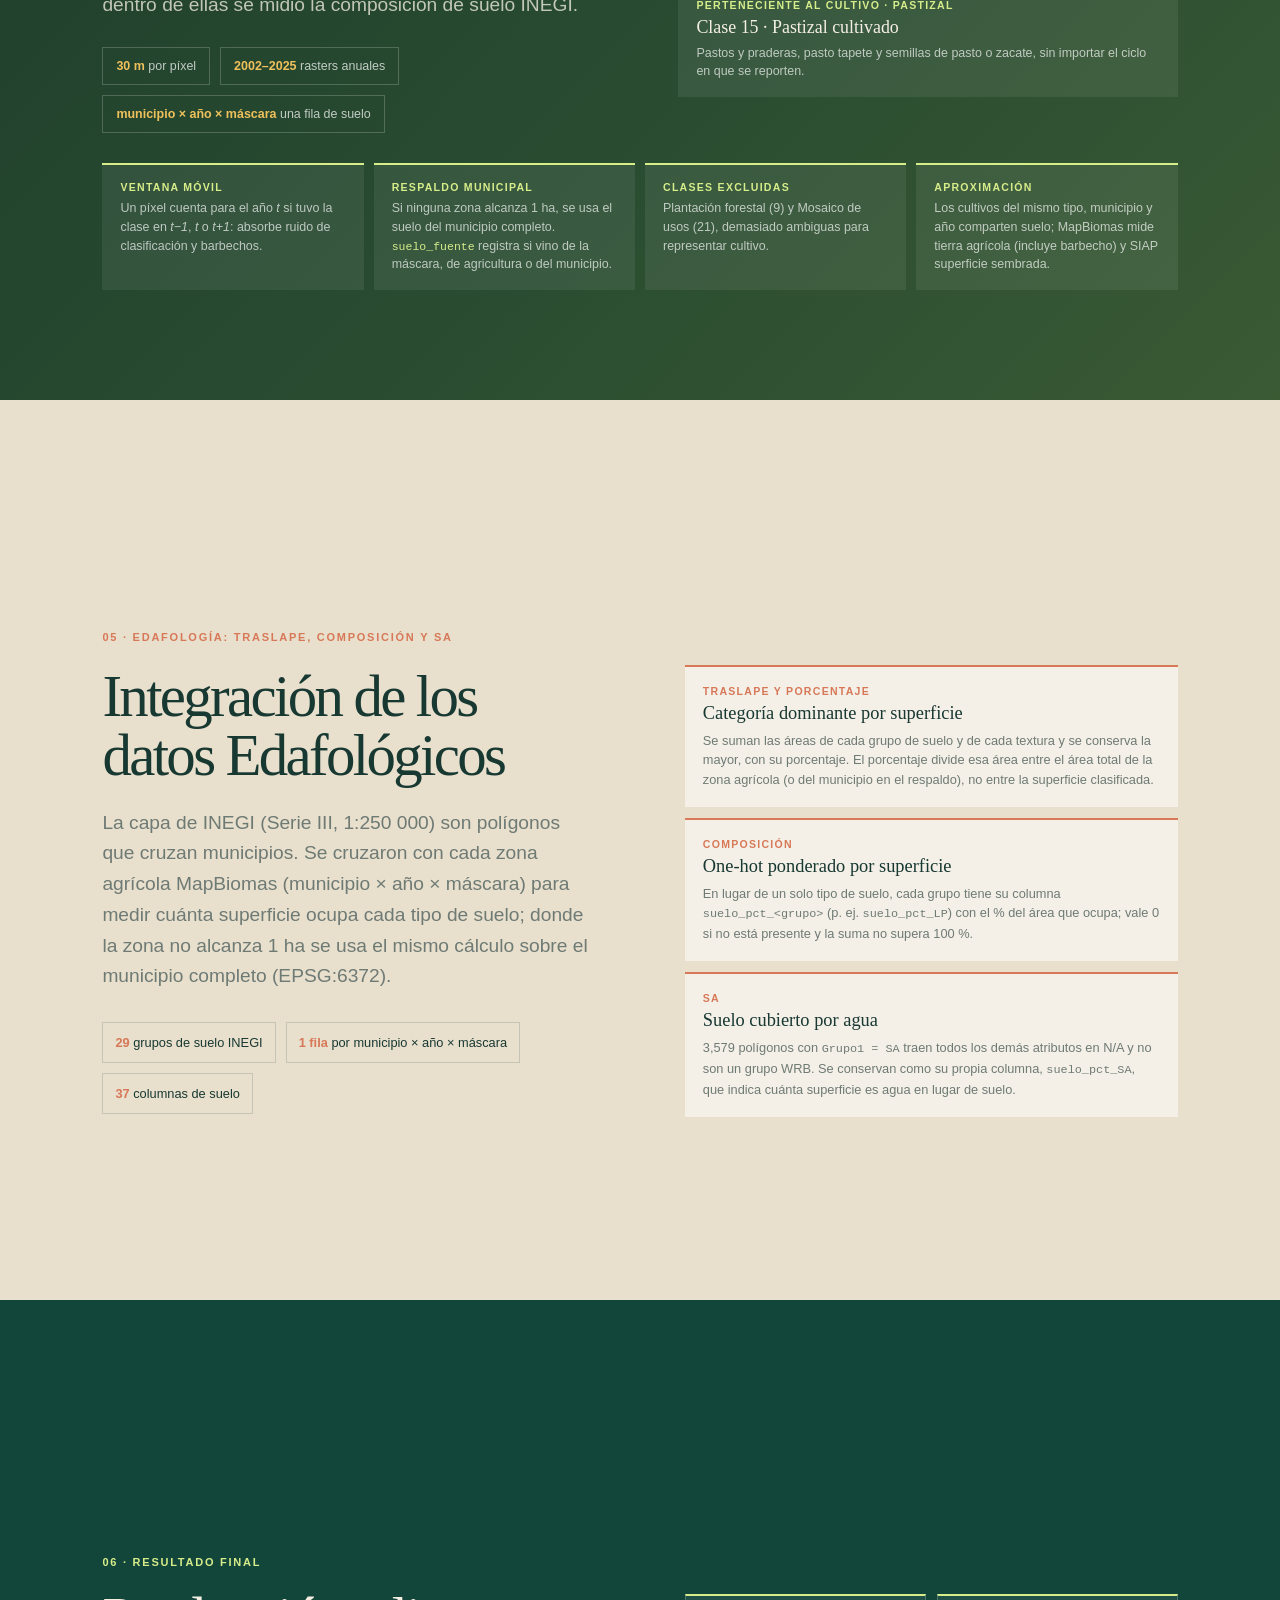
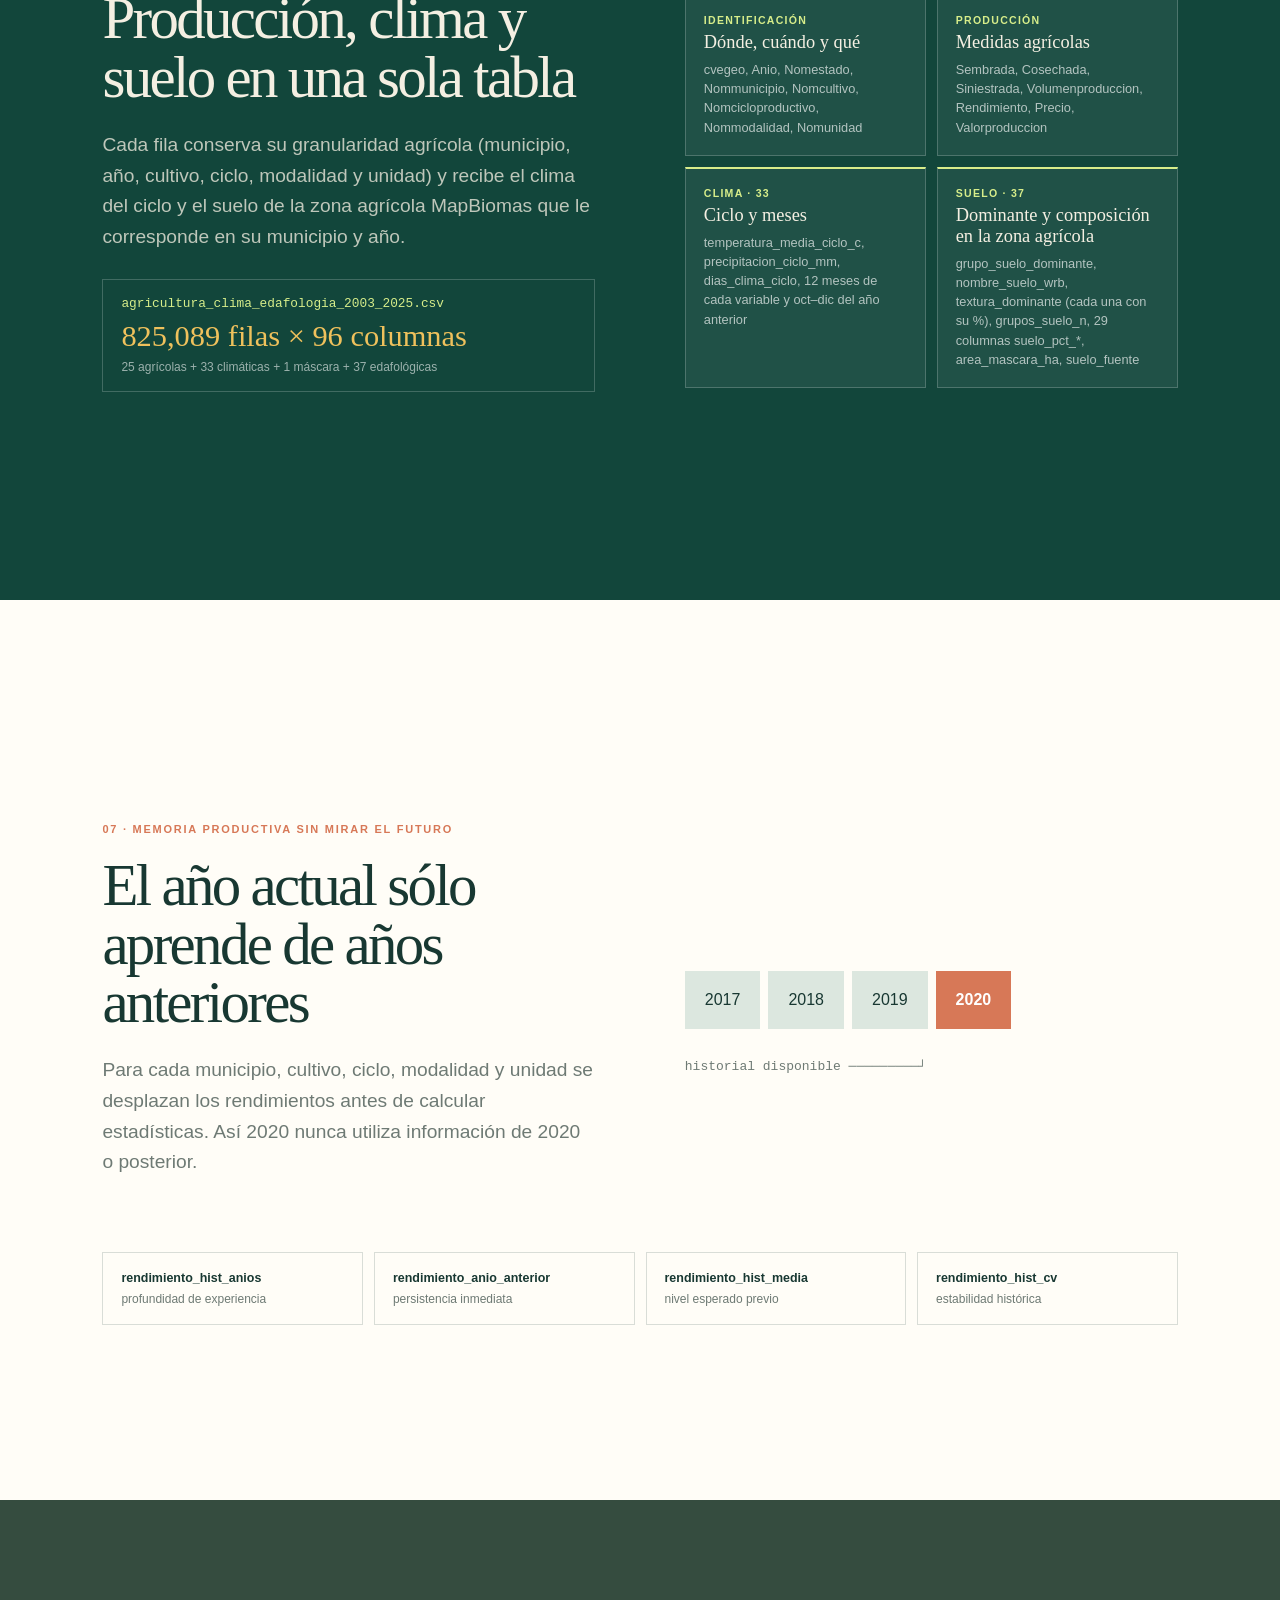
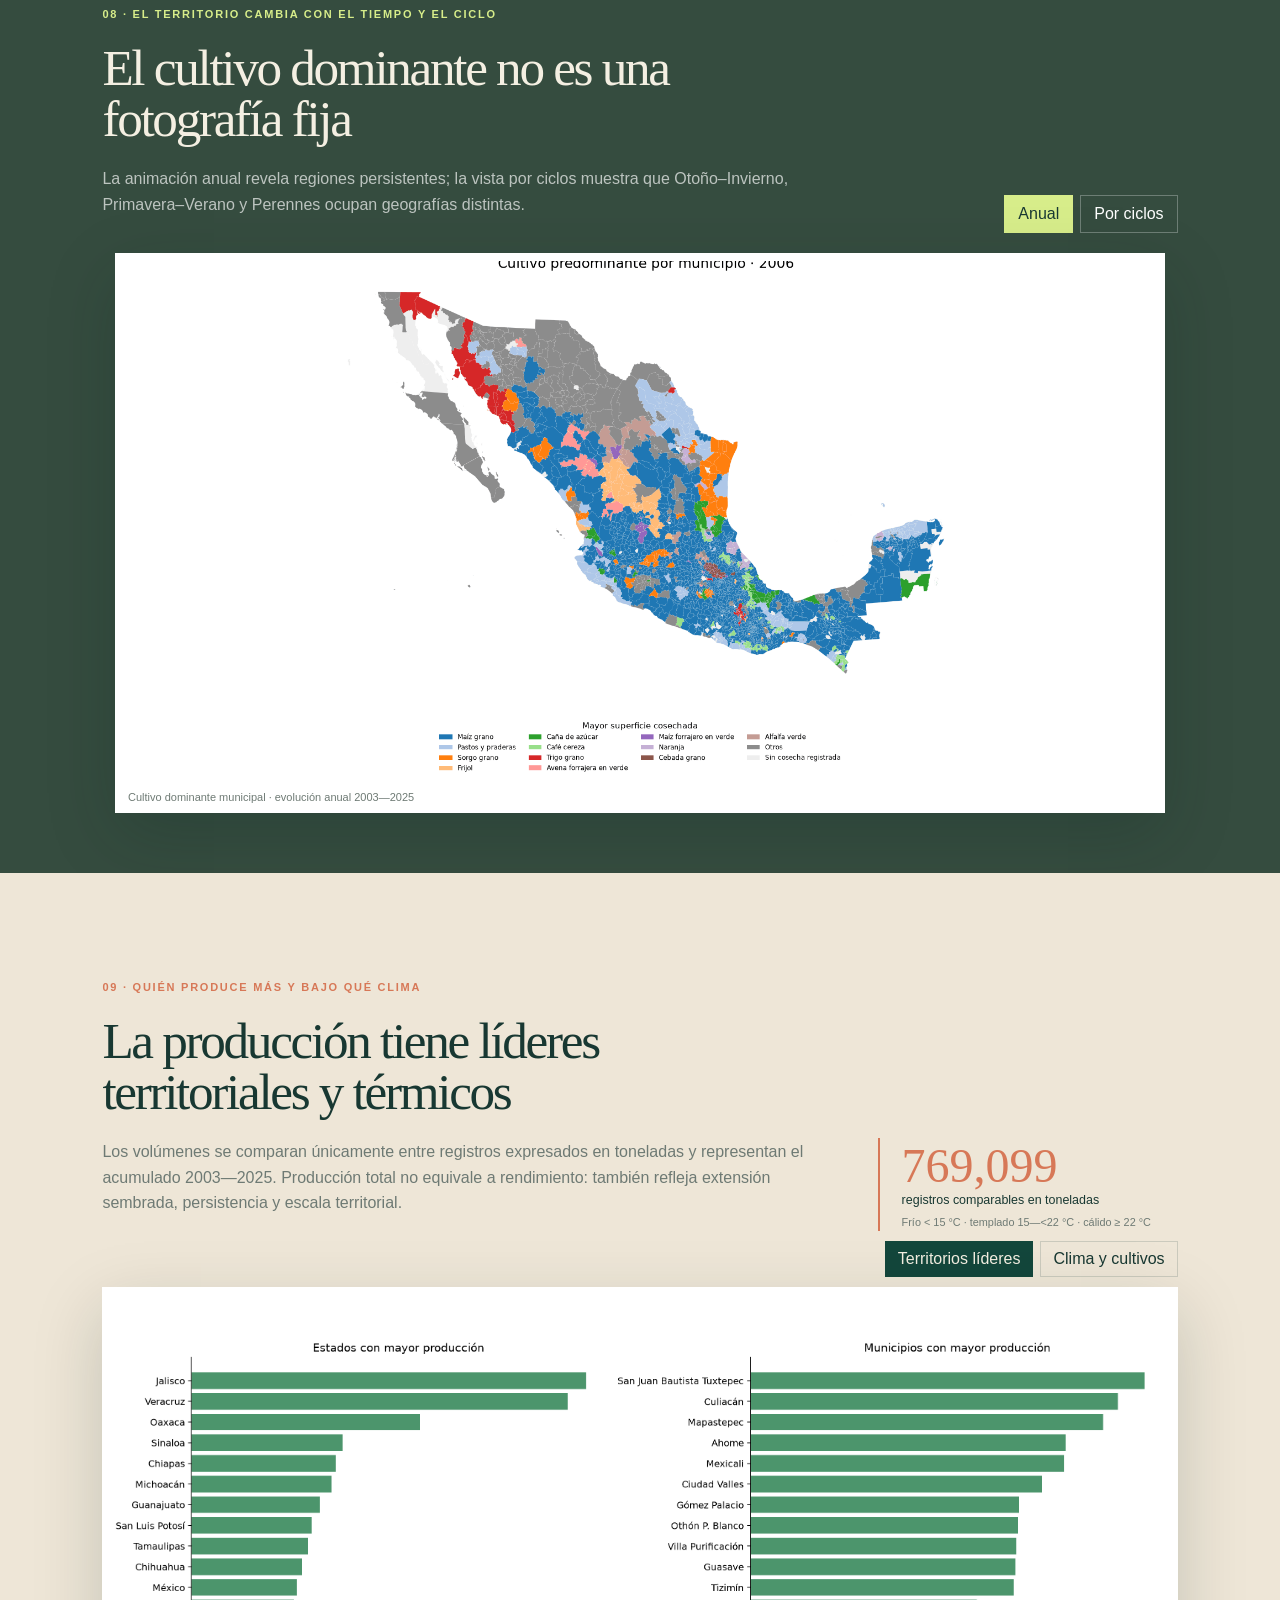
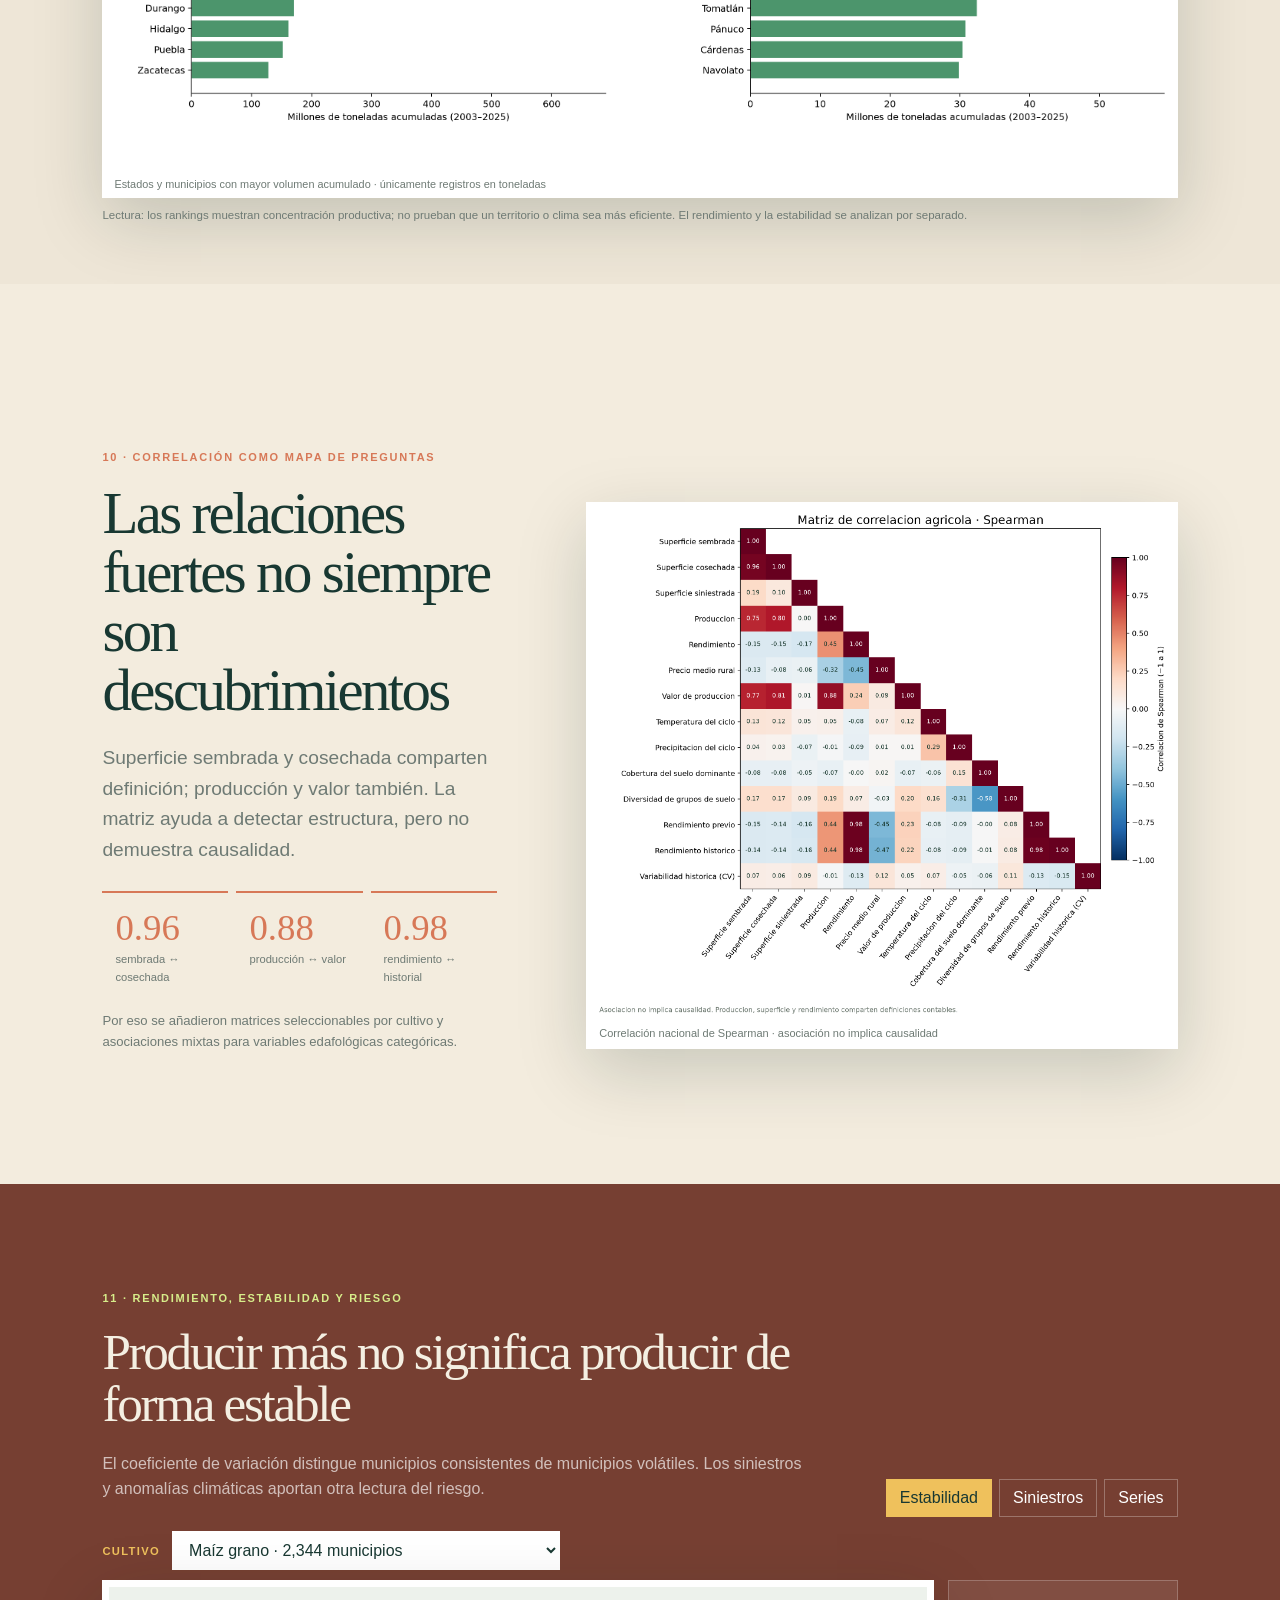
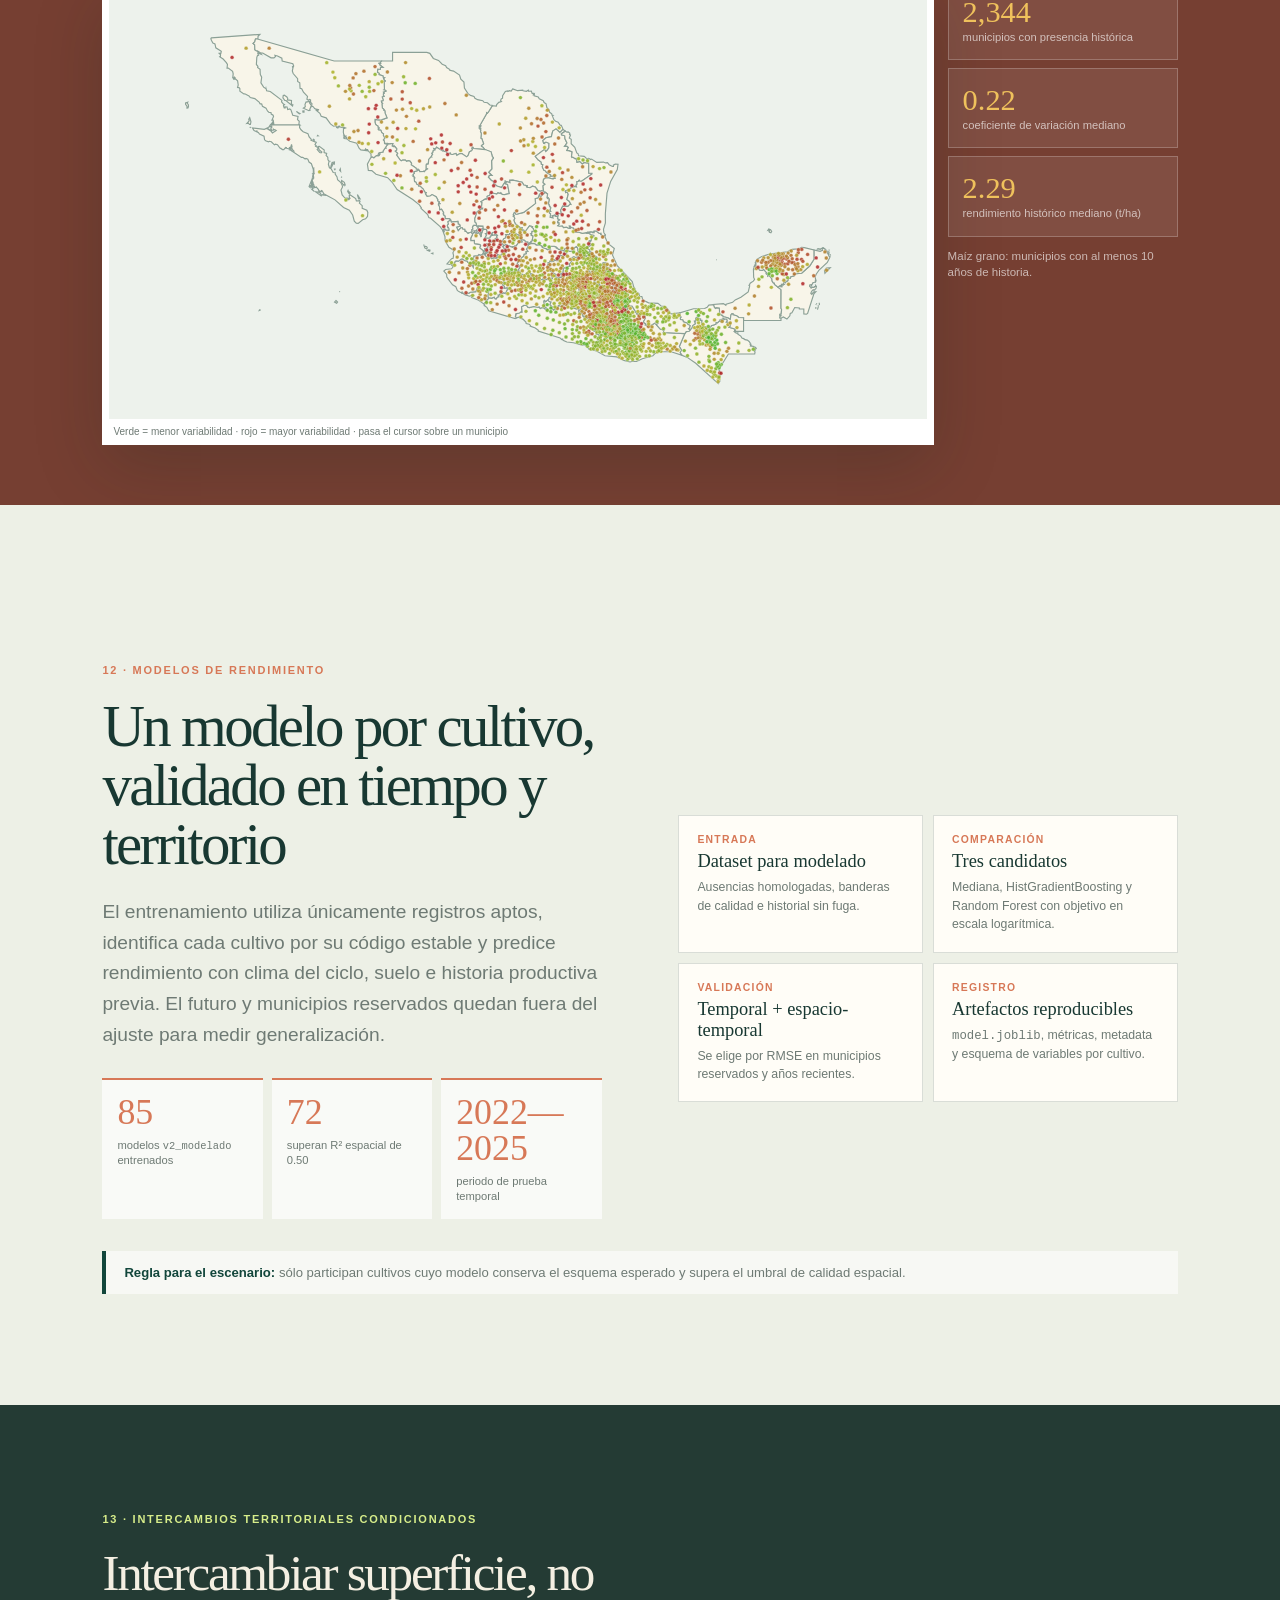
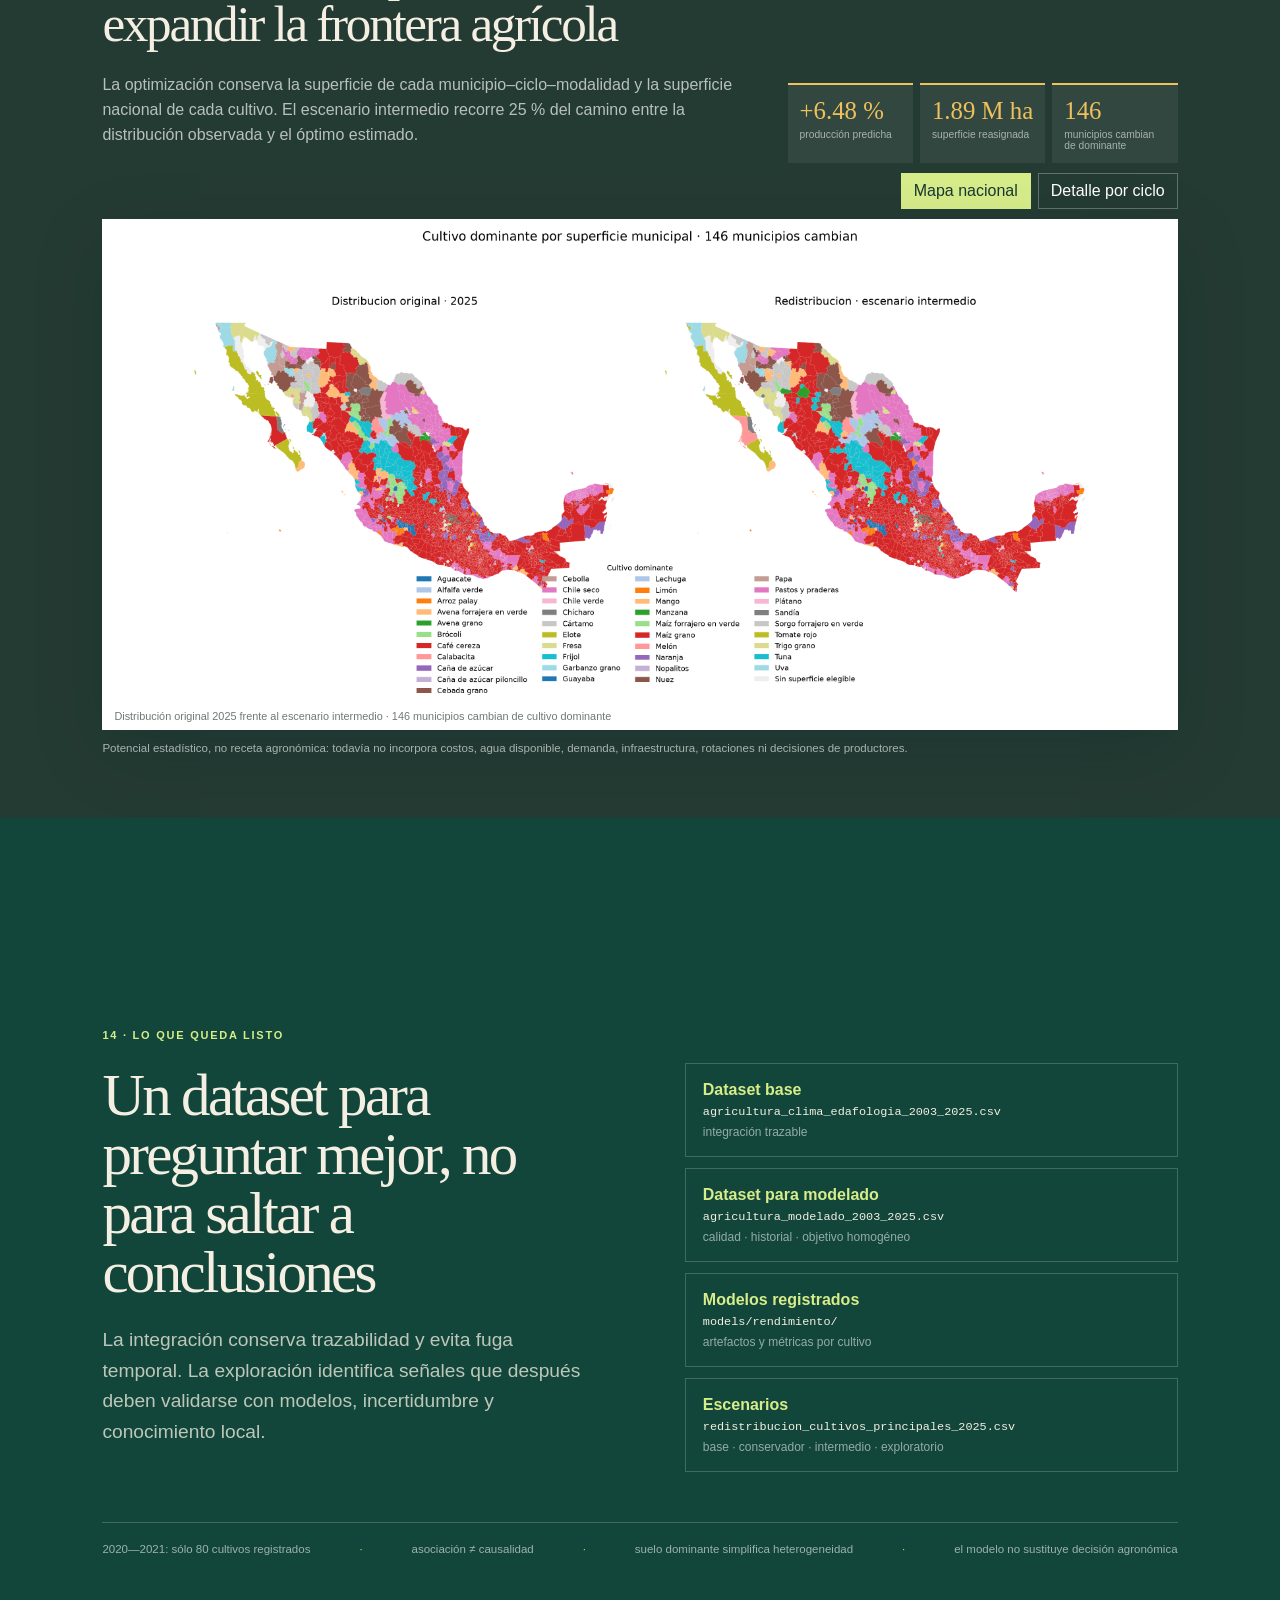
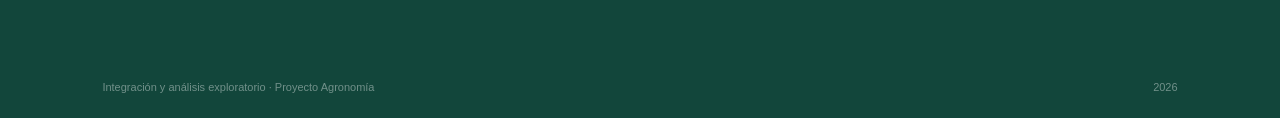
==== commit 149beee1: "actualizacion de grafica sobre siniestros explicando mejor el eje x, estados con mayor produccion, m" ====
--- a/reports/integracion_analisis/index.html
+++ b/reports/integracion_analisis/index.html
@@ -14,7 +14,7 @@
     <div class="progress"><span id="progress-bar"></span></div>
   </header>
   <nav class="rail" aria-label="Secciones">
-    <a href="#calidad" aria-label="Calidad de datos"></a><a href="#agricultura" aria-label="Agricultura"></a><a href="#clima" aria-label="Clima"></a><a href="#mapbiomas" aria-label="MapBiomas"></a><a href="#suelo" aria-label="Suelo"></a><a href="#resultado" aria-label="Resultado final"></a><a href="#historial" aria-label="Historial"></a><a href="#territorio" aria-label="Territorio"></a><a href="#relaciones" aria-label="Relaciones"></a><a href="#estabilidad" aria-label="Estabilidad"></a><a href="#modelos" aria-label="Modelos"></a><a href="#redistribucion" aria-label="Redistribución"></a><a href="#conclusion" aria-label="Conclusión"></a>
+    <a href="#calidad" aria-label="Calidad de datos"></a><a href="#agricultura" aria-label="Agricultura"></a><a href="#clima" aria-label="Clima"></a><a href="#mapbiomas" aria-label="MapBiomas"></a><a href="#suelo" aria-label="Suelo"></a><a href="#resultado" aria-label="Resultado final"></a><a href="#historial" aria-label="Historial"></a><a href="#territorio" aria-label="Territorio"></a><a href="#produccion" aria-label="Producción territorial y clima"></a><a href="#relaciones" aria-label="Relaciones"></a><a href="#estabilidad" aria-label="Estabilidad"></a><a href="#modelos" aria-label="Modelos"></a><a href="#redistribucion" aria-label="Redistribución"></a><a href="#conclusion" aria-label="Conclusión"></a>
   </nav>
 
   <main>
@@ -138,8 +138,20 @@
       <figure class="wide-media"><img id="territory-media" src="../figures/cultivos_anual_2003_2025.gif" alt="Animación anual de cultivos dominantes en México"><figcaption id="territory-caption">Cultivo dominante municipal · evolución anual 2003—2025</figcaption></figure>
     </section>
 
+    <section id="produccion" class="slide production-slide">
+      <div class="section-number">09 · Quién produce más y bajo qué clima</div>
+      <div class="production-heading">
+        <div><h2>La producción tiene líderes territoriales y térmicos</h2><p>Los volúmenes se comparan únicamente entre registros expresados en toneladas y representan el acumulado 2003—2025. Producción total no equivale a rendimiento: también refleja extensión sembrada, persistencia y escala territorial.</p></div>
+        <div class="production-note"><b>769,099</b><span>registros comparables en toneladas</span><small>Frío &lt; 15 °C · templado 15—&lt;22 °C · cálido ≥ 22 °C</small></div>
+      </div>
+      <div class="production-tabs"><button class="active" data-production="territories">Territorios líderes</button><button data-production="thermal">Clima y cultivos</button></div>
+      <div id="production-territories" class="production-panel active"><figure><img src="../figures/produccion_estados_municipios_2003_2025.png" alt="Estados y municipios de México con mayor producción agrícola acumulada entre 2003 y 2025"><figcaption>Estados y municipios con mayor volumen acumulado · únicamente registros en toneladas</figcaption></figure></div>
+      <div id="production-thermal" class="production-panel"><figure><img src="../figures/cultivos_climas_frios_calidos_2003_2025.png" alt="Cultivos con mayor producción en ambientes fríos y cálidos"><figcaption>Cultivos dominantes por ambiente térmico del ciclo · asociación descriptiva, no causal</figcaption></figure></div>
+      <p class="production-caution">Lectura: los rankings muestran concentración productiva; no prueban que un territorio o clima sea más eficiente. El rendimiento y la estabilidad se analizan por separado.</p>
+    </section>
+
     <section id="relaciones" class="slide relations-slide">
-      <div class="section-number">09 · Correlación como mapa de preguntas</div>
+      <div class="section-number">10 · Correlación como mapa de preguntas</div>
       <div class="relations-layout">
         <div><h2>Las relaciones fuertes no siempre son descubrimientos</h2><p class="lead dark">Superficie sembrada y cosechada comparten definición; producción y valor también. La matriz ayuda a detectar estructura, pero no demuestra causalidad.</p><div class="relation-kpis"><article><strong>0.96</strong><span>sembrada ↔ cosechada</span></article><article><strong>0.88</strong><span>producción ↔ valor</span></article><article><strong>0.98</strong><span>rendimiento ↔ historial</span></article></div><p class="caution">Por eso se añadieron matrices seleccionables por cultivo y asociaciones mixtas para variables edafológicas categóricas.</p></div>
         <figure class="media-card correlation"><img src="../figures/matriz_correlacion_agricola.png" alt="Matriz de correlación agrícola de Spearman"><figcaption>Correlación nacional de Spearman · asociación no implica causalidad</figcaption></figure>
@@ -147,7 +159,7 @@
     </section>
 
     <section id="estabilidad" class="slide stability-slide">
-      <div class="section-number light">10 · Rendimiento, estabilidad y riesgo</div>
+      <div class="section-number light">11 · Rendimiento, estabilidad y riesgo</div>
       <div class="stability-heading"><div><h2>Producir más no significa producir de forma estable</h2><p>El coeficiente de variación distingue municipios consistentes de municipios volátiles. Los siniestros y anomalías climáticas aportan otra lectura del riesgo.</p></div><div class="media-tabs secondary"><button class="active" data-evidence="stability">Estabilidad</button><button data-evidence="risk">Siniestros</button><button data-evidence="series">Series</button></div></div>
       <div id="evidence-stability" class="evidence-panel active">
         <div class="stability-control"><label for="stability-crop">Cultivo</label><select id="stability-crop" aria-label="Seleccionar cultivo para el mapa de estabilidad"></select></div>
@@ -156,12 +168,17 @@
           <aside class="stability-stats" aria-live="polite"><article><strong id="presence-count">—</strong><span>municipios con presencia histórica</span></article><article><strong id="median-cv">—</strong><span>coeficiente de variación mediano</span></article><article><strong id="median-yield">—</strong><span>rendimiento histórico mediano (t/ha)</span></article><p id="stability-reading"></p></aside>
         </div>
       </div>
-      <div id="evidence-risk" class="evidence-panel"><figure class="wide-media evidence-media"><img src="../figures/siniestros_anomalias_climaticas.png" alt="Relación entre siniestros y anomalías climáticas"><figcaption>Superficie siniestrada frente a anomalías municipales de clima</figcaption></figure></div>
+      <div id="evidence-risk" class="evidence-panel">
+        <div class="risk-layout">
+          <figure class="risk-media"><img src="../figures/siniestros_anomalias_climaticas.png" alt="Superficie siniestrada y desviaciones de precipitación y temperatura respecto al promedio local"><figcaption>Cada punto es un año · la línea discontinua marca las condiciones promedio</figcaption></figure>
+          <aside class="risk-reading"><h3>Cómo leerla</h3><p><b>Izquierda de cero:</b> más seco o frío que el promedio 2003—2025 del mismo municipio y ciclo.</p><p><b>Derecha de cero:</b> más lluvioso o cálido que ese promedio local.</p><p><b>Más arriba:</b> mayor superficie nacional siniestrada, expresada en millones de hectáreas.</p><p><b>ρ de Spearman:</b> resume la asociación monotónica; no demuestra causalidad.</p><small>La precipitación se expresa en porcentaje para comparar regiones secas y húmedas sin mezclar directamente escalas de milímetros.</small></aside>
+        </div>
+      </div>
       <div id="evidence-series" class="evidence-panel"><figure class="wide-media evidence-media"><img src="../figures/series_superficie_produccion_rendimiento.png" alt="Series de superficie, producción y rendimiento"><figcaption>Trayectoria productiva de los cultivos principales</figcaption></figure></div>
     </section>
 
     <section id="modelos" class="slide models-slide">
-      <div class="section-number">11 · Modelos de rendimiento</div>
+      <div class="section-number">12 · Modelos de rendimiento</div>
       <div class="models-layout">
         <div>
           <h2>Un modelo por cultivo, validado en tiempo y territorio</h2>
@@ -183,7 +200,7 @@
     </section>
 
     <section id="redistribucion" class="slide redistribution-slide">
-      <div class="section-number light">12 · Intercambios territoriales condicionados</div>
+      <div class="section-number light">13 · Intercambios territoriales condicionados</div>
       <div class="redistribution-heading">
         <div><h2>Intercambiar superficie, no expandir la frontera agrícola</h2><p>La optimización conserva la superficie de cada municipio–ciclo–modalidad y la superficie nacional de cada cultivo. El escenario intermedio recorre 25 % del camino entre la distribución observada y el óptimo estimado.</p></div>
         <div class="redistribution-kpis"><article><strong>+6.48 %</strong><span>producción predicha</span></article><article><strong>1.89 M ha</strong><span>superficie reasignada</span></article><article><strong>146</strong><span>municipios cambian de dominante</span></article></div>
@@ -195,7 +212,7 @@
     </section>
 
     <section id="conclusion" class="slide final">
-      <div class="section-number light">13 · Lo que queda listo</div>
+      <div class="section-number light">14 · Lo que queda listo</div>
       <div class="final-grid">
         <div><h2>Un dataset para preguntar mejor, no para saltar a conclusiones</h2><p class="lead">La integración conserva trazabilidad y evita fuga temporal. La exploración identifica señales que después deben validarse con modelos, incertidumbre y conocimiento local.</p></div>
         <div class="deliverables"><article><b>Dataset base</b><code>agricultura_clima_edafologia_2003_2025.csv</code><span>integración trazable</span></article><article><b>Dataset para modelado</b><code>agricultura_modelado_2003_2025.csv</code><span>calidad · historial · objetivo homogéneo</span></article><article><b>Modelos registrados</b><code>models/rendimiento/</code><span>artefactos y métricas por cultivo</span></article><article><b>Escenarios</b><code>redistribucion_cultivos_principales_2025.csv</code><span>base · conservador · intermedio · exploratorio</span></article></div>
--- a/reports/integracion_analisis/styles.css
+++ b/reports/integracion_analisis/styles.css
@@ -17,9 +17,12 @@
 @media(prefers-reduced-motion:reduce){html{scroll-behavior:auto}*,*::before,*::after{transition:none!important}}
 @media(max-width:900px){.fix-grid,.flow,.attr-grid{grid-template-columns:1fr}.fix-foot,.merge-strip{flex-wrap:wrap}}
 .evidence-panel{display:none}.evidence-panel.active{display:block}.stability-control{display:flex;align-items:center;gap:12px;margin:14px auto 10px;width:min(1100px,100%)}.stability-control label{color:var(--gold);font-size:.7rem;font-weight:800;text-transform:uppercase;letter-spacing:.12em}.stability-control select{min-width:310px;max-width:520px;padding:9px 35px 9px 12px;border:1px solid rgba(255,255,255,.3);background:#fff;color:var(--ink);font:inherit}.interactive-stability-layout{display:grid;grid-template-columns:minmax(0,1fr) 230px;gap:14px;margin:0 auto;width:min(1100px,100%)}.stability-map-frame{margin:0;padding:7px;background:#fff;box-shadow:var(--shadow)}#stability-map{display:block;width:100%;height:min(48vh,500px);background:#edf2ec}#stability-map .mexico-state{fill:#f8f5e9;stroke:#8ba096;stroke-width:1.15;vector-effect:non-scaling-stroke}#stability-map circle{stroke:rgba(255,255,255,.75);stroke-width:.65}#stability-map circle:hover{r:6;stroke:var(--ink);stroke-width:1.2}.stability-map-frame figcaption{padding:7px 4px 1px;color:var(--muted);font-size:10px}.stability-stats{display:grid;align-content:start;gap:8px}.stability-stats article{padding:14px;border:1px solid rgba(255,255,255,.22);background:rgba(255,255,255,.08)}.stability-stats strong{display:block;color:var(--gold);font:500 1.9rem Georgia}.stability-stats span{display:block;color:rgba(255,255,255,.65);font-size:.7rem;line-height:1.35}.stability-stats p{margin:3px 0 0;color:rgba(255,255,255,.63);font-size:.72rem;line-height:1.45}
-@media(max-width:900px){.interactive-stability-layout{grid-template-columns:1fr}#stability-map{height:430px}.stability-control{align-items:flex-start;flex-direction:column}.stability-control select{min-width:0;width:100%}}
+.risk-layout{display:grid;grid-template-columns:minmax(0,1fr) 260px;gap:14px;margin:14px auto 0;width:min(1180px,100%)}.risk-media{margin:0;padding:7px;background:#fff;box-shadow:var(--shadow)}.risk-media img{display:block;width:100%;height:min(52vh,550px);object-fit:contain}.risk-media figcaption{padding:7px 4px 1px;color:var(--muted);font-size:10px}.risk-reading{padding:16px;border:1px solid rgba(255,255,255,.2);background:rgba(255,255,255,.08)}.risk-reading h3{margin:0 0 12px;color:var(--gold);font:500 1.5rem Georgia}.risk-reading p{margin:0 0 9px;color:rgba(255,255,255,.72);font-size:.72rem;line-height:1.4}.risk-reading b{color:var(--lime)}.risk-reading small{display:block;padding-top:10px;border-top:1px solid rgba(255,255,255,.18);color:rgba(255,255,255,.56);font-size:.66rem;line-height:1.45}
+@media(max-width:900px){.interactive-stability-layout,.risk-layout{grid-template-columns:1fr}#stability-map{height:430px}.stability-control{align-items:flex-start;flex-direction:column}.stability-control select{min-width:0;width:100%}.risk-media img{height:auto}}
 .climate-view-tabs{display:flex;justify-content:flex-end;gap:7px;margin-top:10px}.climate-view-tabs button{border:1px solid rgba(255,255,255,.28);background:transparent;color:#fff;padding:8px 12px;cursor:pointer}.climate-view-tabs button.active{border-color:var(--lime);background:var(--lime);color:var(--ink)}.climate-panel{display:none}.climate-panel.active{display:block}.climate-gif-frame{margin:14px auto 0;padding:8px;width:min(1100px,100%);background:#fff;box-shadow:var(--shadow)}.climate-gif-frame img{display:block;width:100%;height:min(62vh,650px);object-fit:contain}.climate-gif-frame figcaption{padding:8px 5px 2px;color:var(--muted);font-size:10px}
 @media(max-width:900px){.climate-view-tabs{justify-content:flex-start}.climate-gif-frame img{height:auto}}
+.production-slide{justify-content:flex-start;background:#eee6d7}.production-heading{display:grid;grid-template-columns:1fr 300px;gap:5vw;align-items:end}.production-heading h2{font-size:clamp(2.2rem,4vw,4.3rem)}.production-heading p{max-width:820px;color:var(--muted)}.production-note{padding-left:22px;border-left:2px solid var(--clay)}.production-note b,.production-note span,.production-note small{display:block}.production-note b{color:var(--clay);font:500 3rem Georgia}.production-note span{font-size:.78rem}.production-note small{margin-top:8px;color:var(--muted);font-size:.68rem;line-height:1.45}.production-tabs{display:flex;justify-content:flex-end;gap:7px;margin-top:10px}.production-tabs button{padding:8px 12px;border:1px solid var(--line);background:transparent;color:var(--ink);cursor:pointer}.production-tabs button.active{border-color:var(--forest);background:var(--forest);color:var(--cream)}.production-panel{display:none}.production-panel.active{display:block}.production-panel figure{margin:10px auto 0;padding:7px;width:min(1180px,100%);background:#fff;box-shadow:var(--shadow)}.production-panel img{display:block;width:100%;height:min(53vh,570px);object-fit:contain}.production-panel figcaption{padding:7px 5px 1px;color:var(--muted);font-size:.68rem}.production-caution{margin:8px auto 0;width:min(1180px,100%);color:var(--muted);font-size:.72rem}
+@media(max-width:900px){.production-heading{grid-template-columns:1fr}.production-tabs{justify-content:flex-start}.production-panel img{height:auto}}
 .models-slide{background:#edf0e6}.models-layout{display:grid;grid-template-columns:1fr 1fr;gap:6vw;align-items:center}.model-kpis{display:grid;grid-template-columns:repeat(3,1fr);gap:9px;margin-top:28px}.model-kpis article{padding:15px;border-top:2px solid var(--clay);background:rgba(255,255,255,.7)}.model-kpis strong,.model-kpis span{display:block}.model-kpis strong{color:var(--clay);font:500 clamp(1.7rem,2.8vw,2.7rem) Georgia;line-height:1}.model-kpis span{margin-top:7px;color:var(--muted);font-size:.7rem;line-height:1.35}.model-kpis code{font-size:.65rem}.model-pipeline{display:grid;grid-template-columns:1fr 1fr;gap:10px}.model-pipeline article{padding:18px;border:1px solid var(--line);background:var(--paper)}.model-pipeline small,.model-pipeline b,.model-pipeline span{display:block}.model-pipeline small{color:var(--clay);font-size:.65rem;font-weight:800;letter-spacing:.12em;text-transform:uppercase}.model-pipeline b{margin:6px 0;font:500 1.15rem Georgia}.model-pipeline span{color:var(--muted);font-size:.77rem;line-height:1.5}.model-rule{margin-top:32px;padding:14px 18px;border-left:4px solid var(--forest);background:rgba(255,255,255,.58);color:var(--muted);font-size:.82rem}.model-rule b{color:var(--forest)}
 .redistribution-slide{justify-content:flex-start;color:var(--cream);background:#243b34}.redistribution-heading{display:grid;grid-template-columns:1fr 390px;gap:4vw;align-items:end}.redistribution-heading h2{font-size:clamp(2.2rem,4vw,4.4rem)}.redistribution-heading p{max-width:790px;color:rgba(255,255,255,.68)}.redistribution-kpis{display:grid;grid-template-columns:repeat(3,1fr);gap:7px}.redistribution-kpis article{padding:12px;border-top:2px solid var(--gold);background:rgba(255,255,255,.06)}.redistribution-kpis strong,.redistribution-kpis span{display:block}.redistribution-kpis strong{color:var(--gold);font:500 1.55rem Georgia}.redistribution-kpis span{margin-top:4px;color:rgba(255,255,255,.58);font-size:.64rem}.redistribution-tabs{display:flex;justify-content:flex-end;gap:7px;margin-top:10px}.redistribution-tabs button{padding:8px 12px;border:1px solid rgba(255,255,255,.28);background:transparent;color:#fff;cursor:pointer}.redistribution-tabs button.active{border-color:var(--lime);background:var(--lime);color:var(--ink)}.redistribution-panel{display:none}.redistribution-panel.active{display:block}.redistribution-panel figure{margin:10px auto 0;padding:7px;width:min(1180px,100%);background:#fff;box-shadow:var(--shadow)}.redistribution-panel img{display:block;width:100%;height:min(53vh,570px);object-fit:contain}.redistribution-panel figcaption{padding:7px 5px 1px;color:var(--muted);font-size:.68rem}.scenario-caution{margin:9px auto 0;width:min(1180px,100%);color:rgba(255,255,255,.62);font-size:.72rem}
 @media(max-width:900px){.models-layout,.redistribution-heading{grid-template-columns:1fr}.model-kpis{grid-template-columns:1fr 1fr}.redistribution-kpis{grid-template-columns:1fr 1fr}.redistribution-tabs{justify-content:flex-start}.redistribution-panel img{height:auto}}
